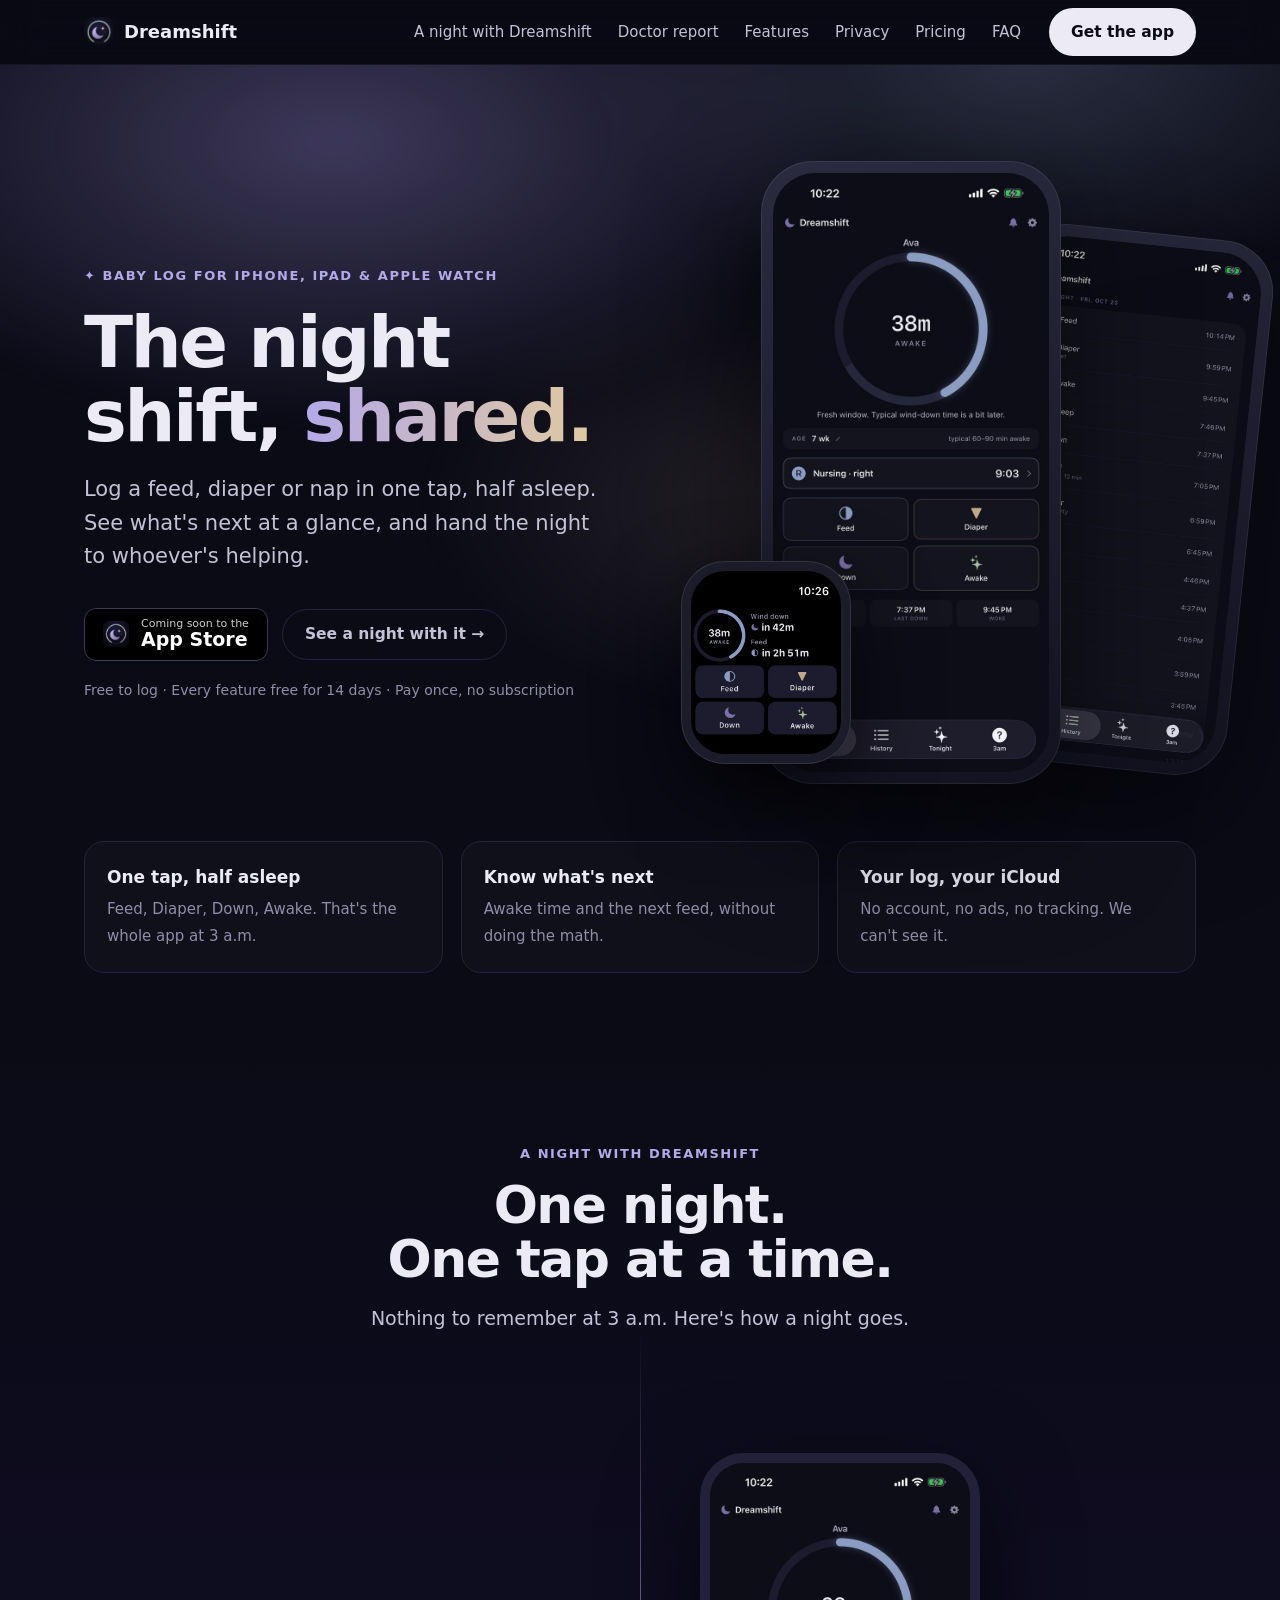
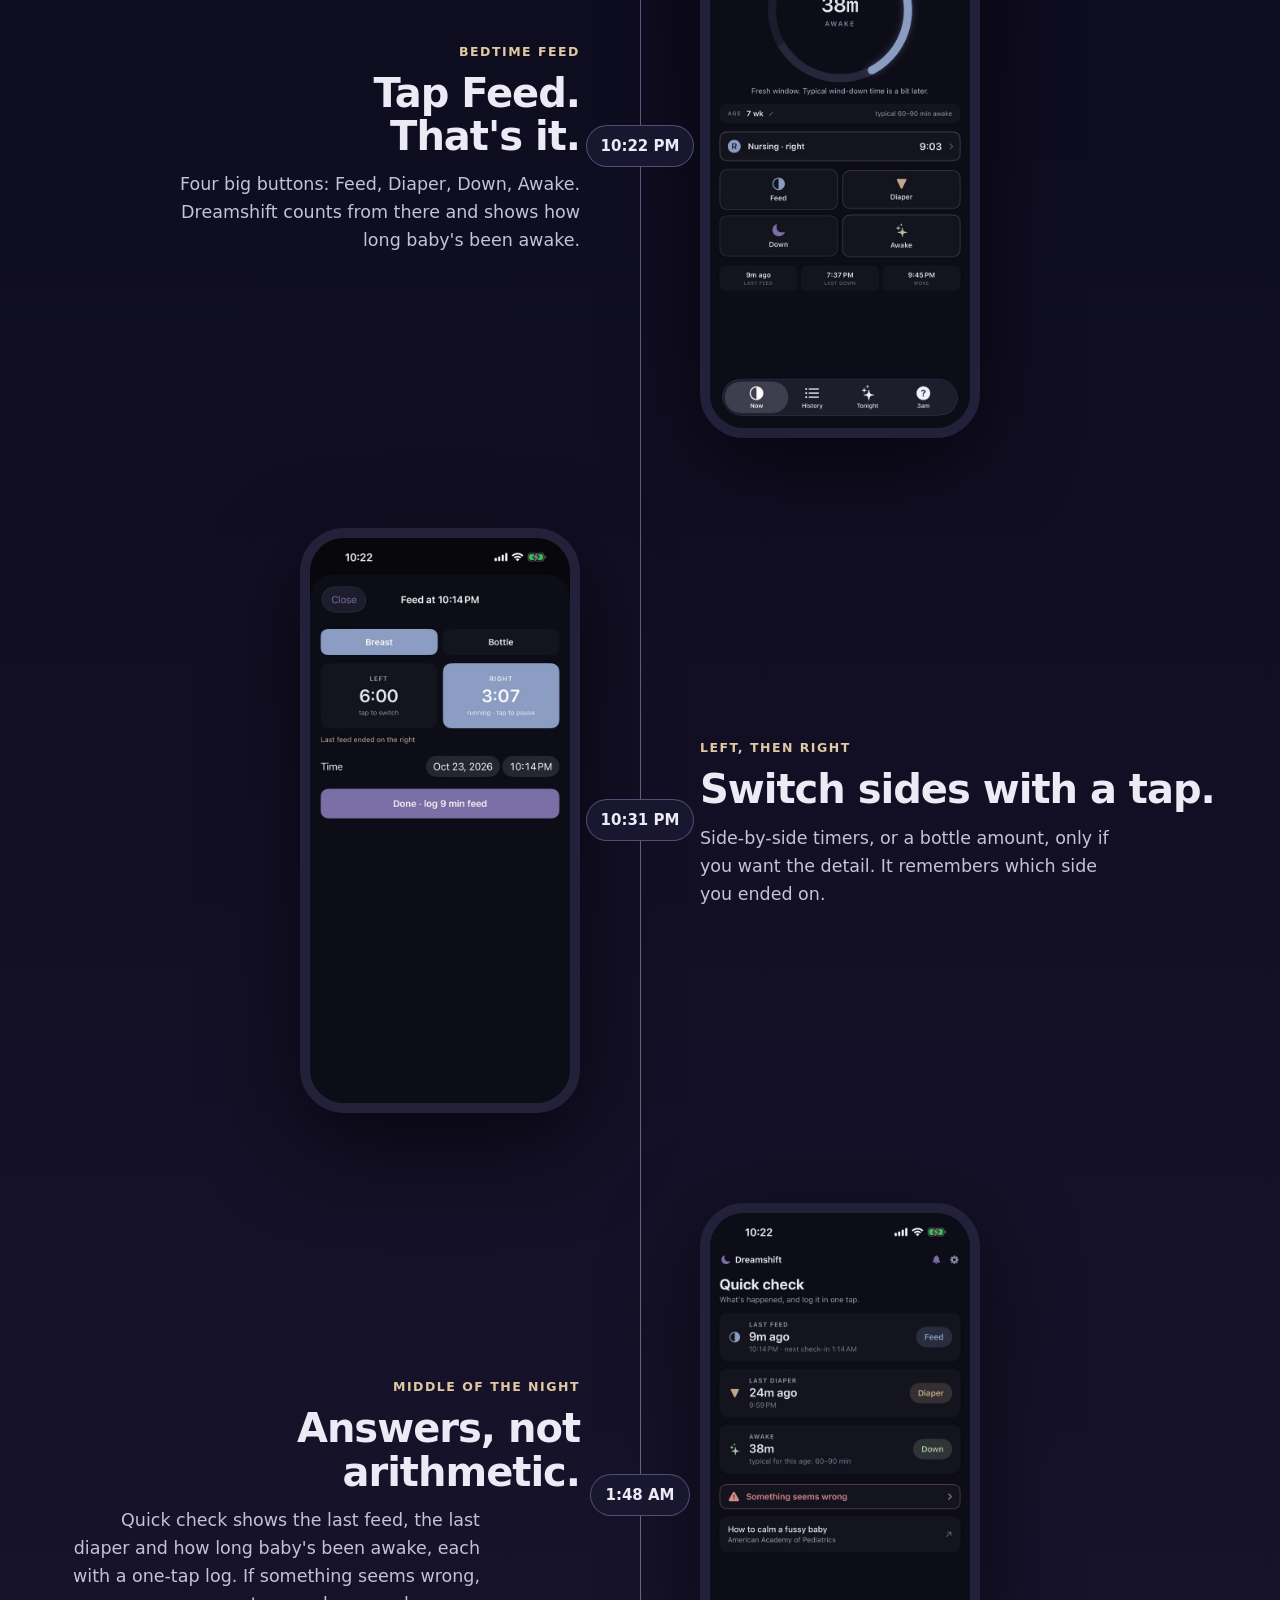
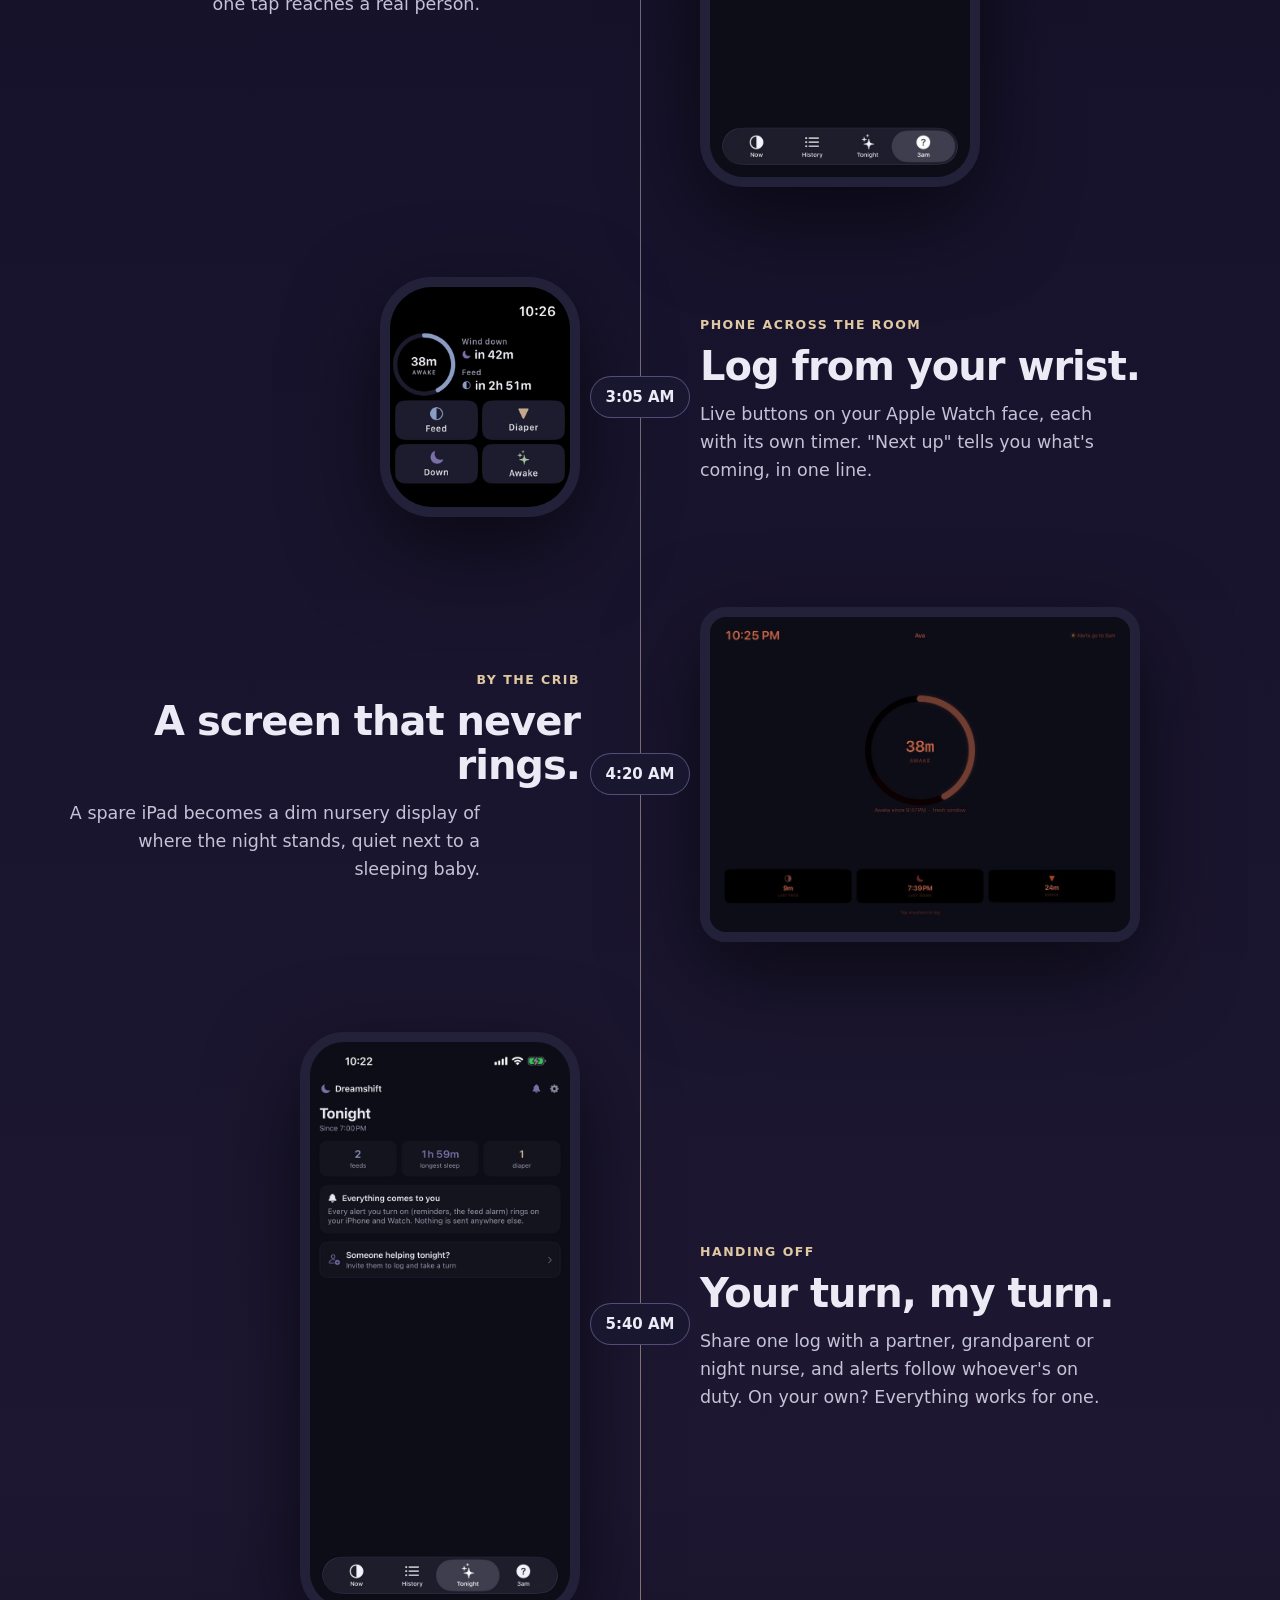
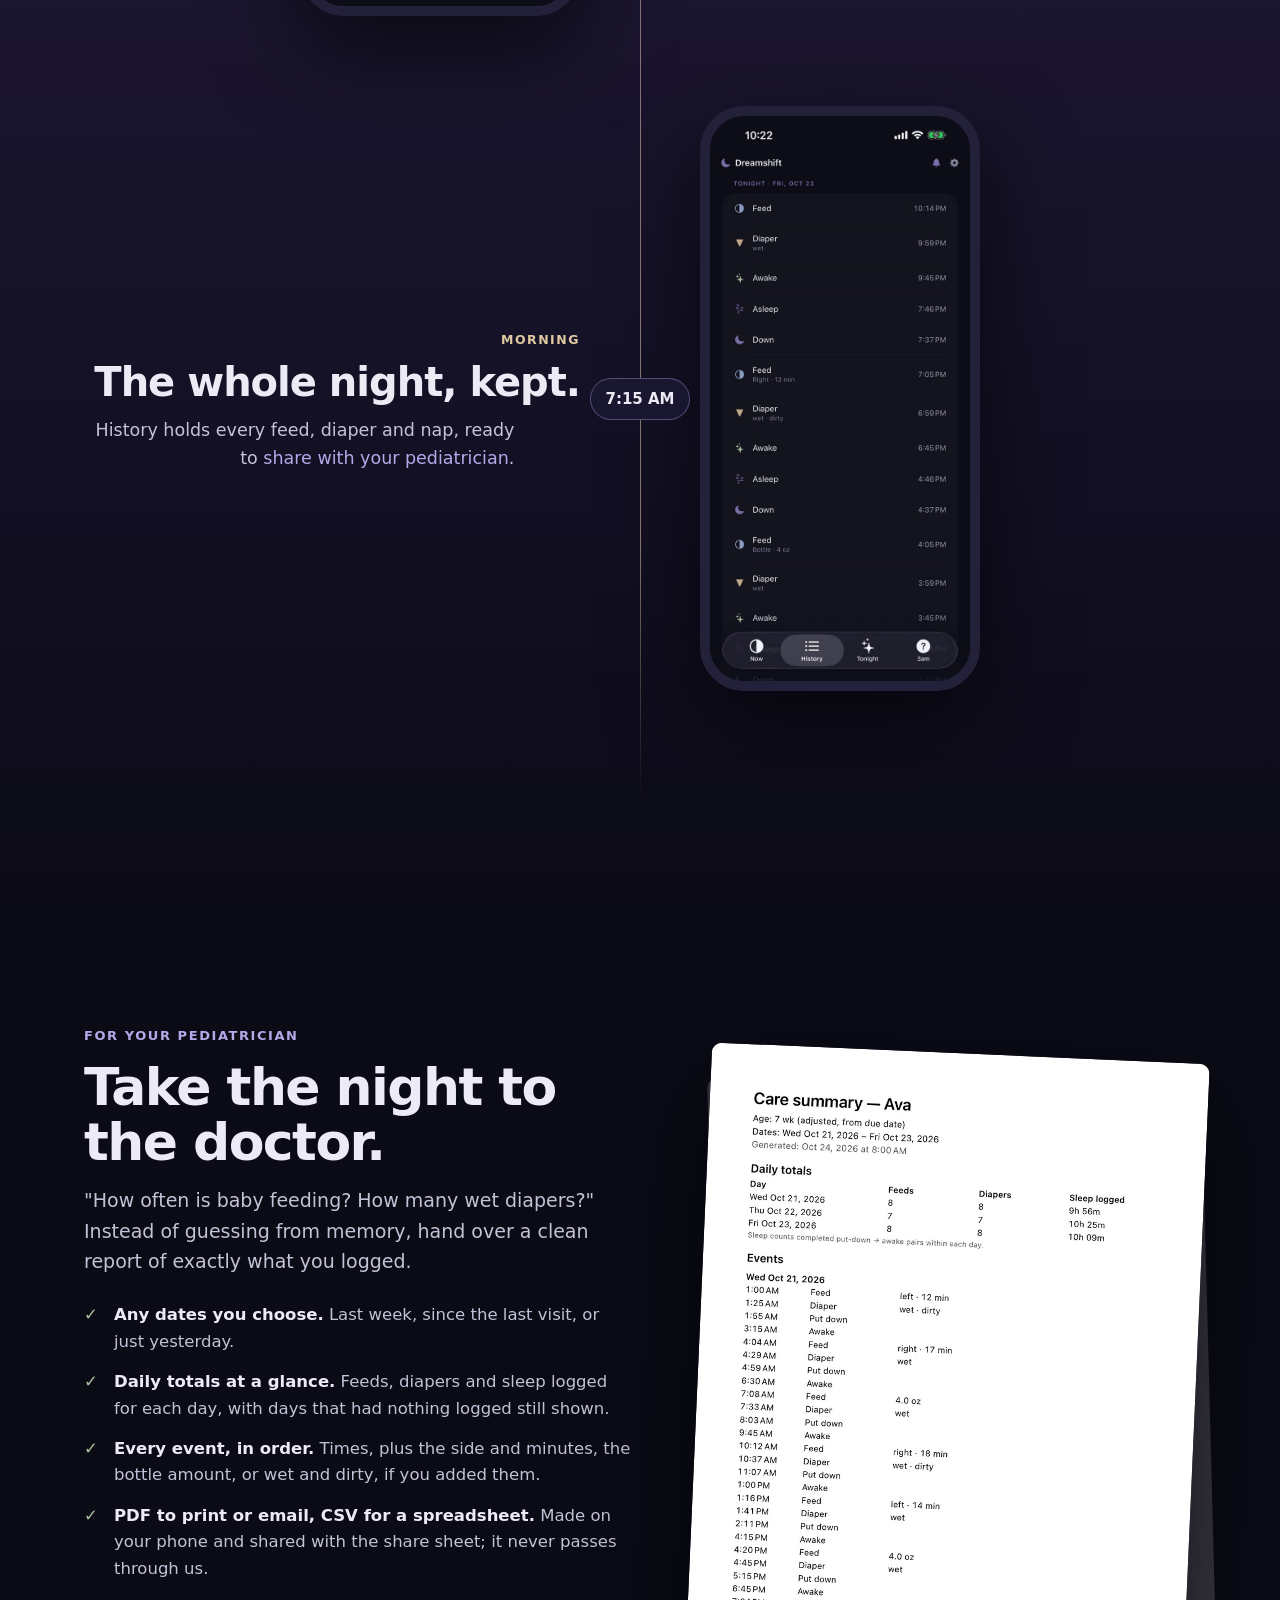
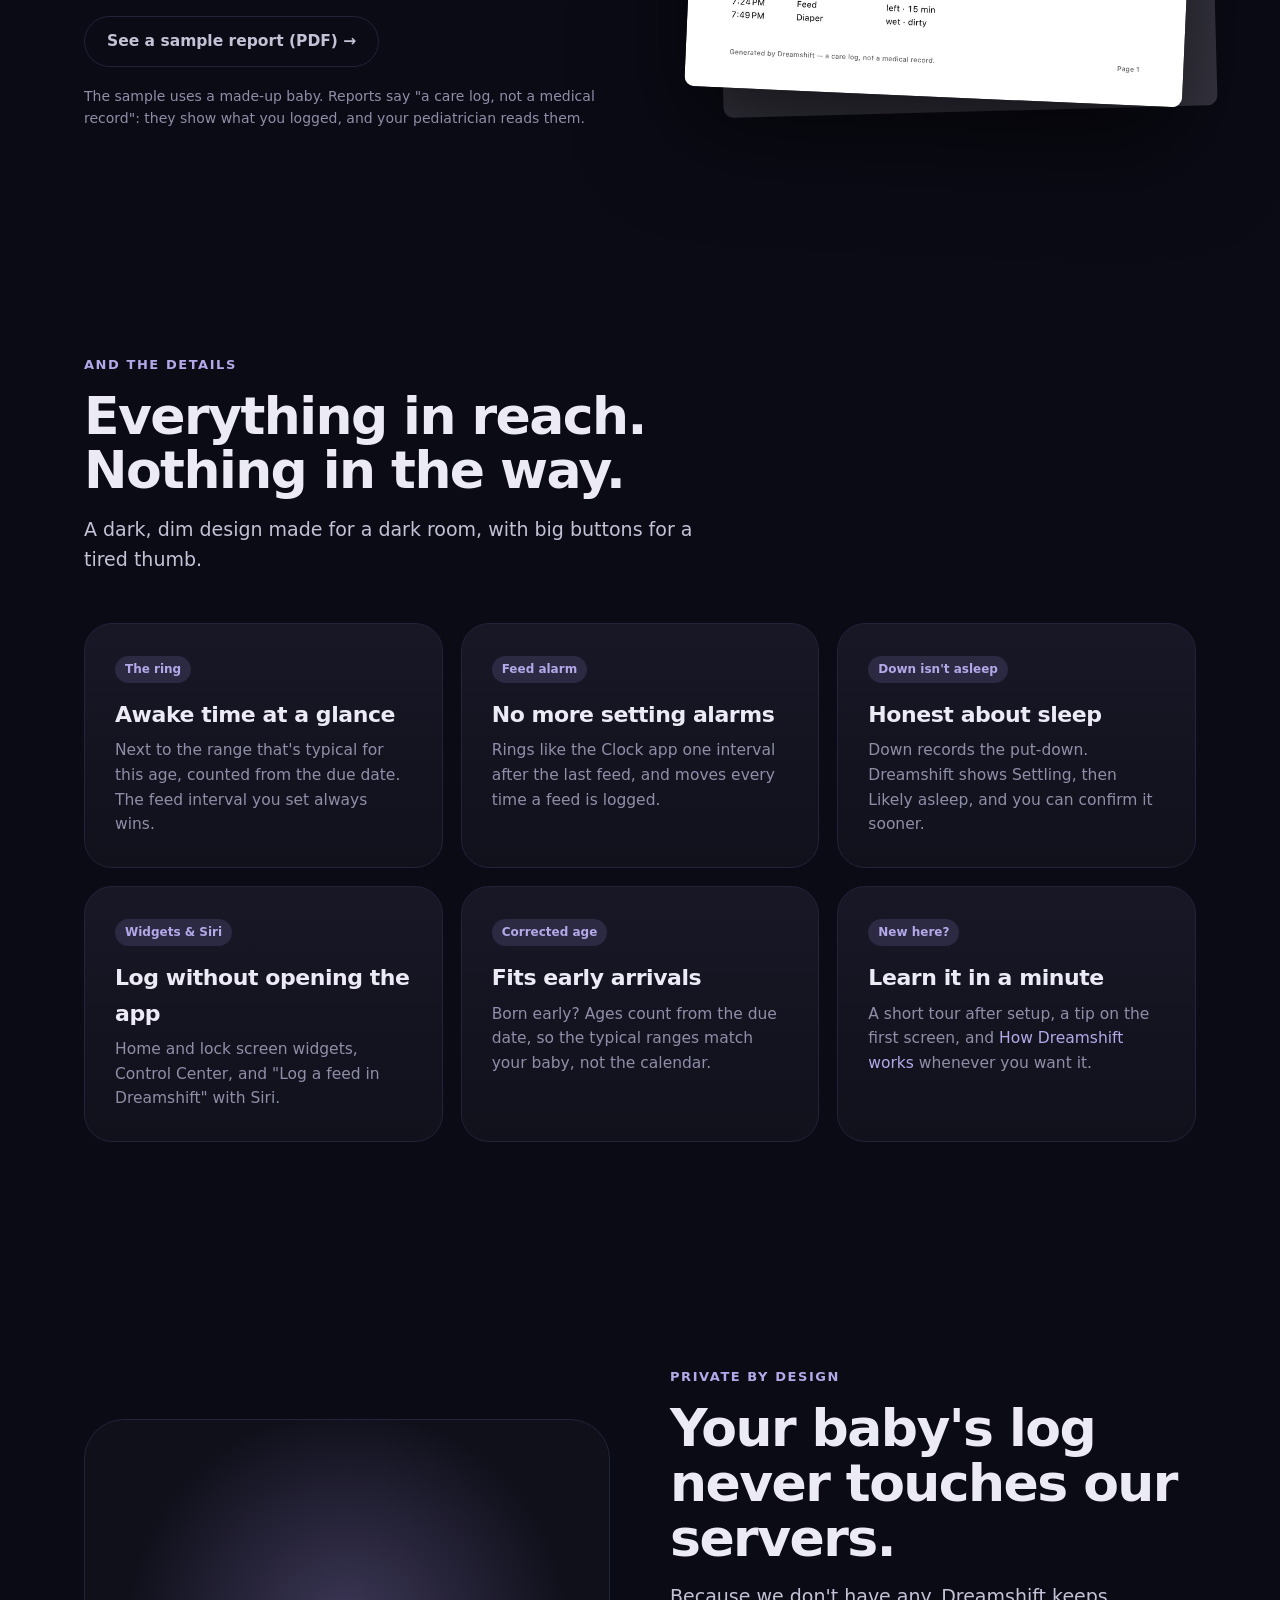
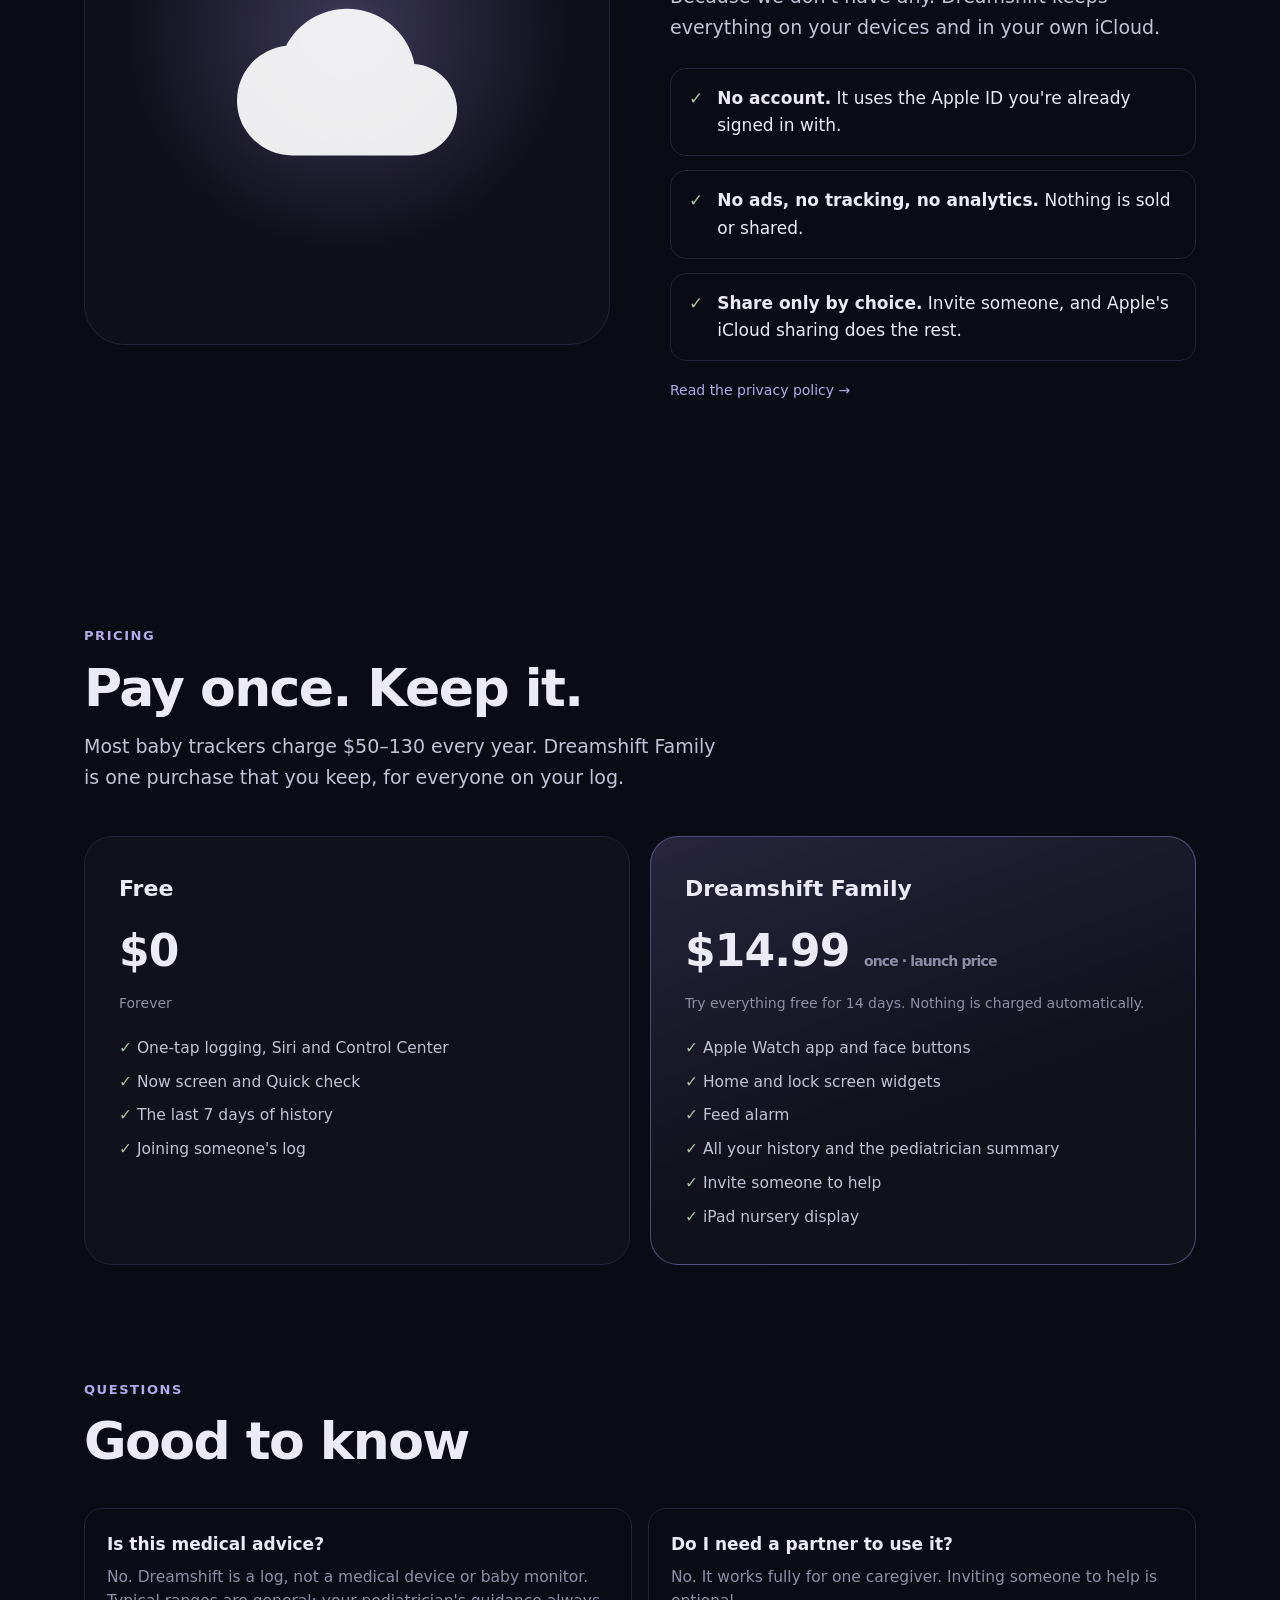
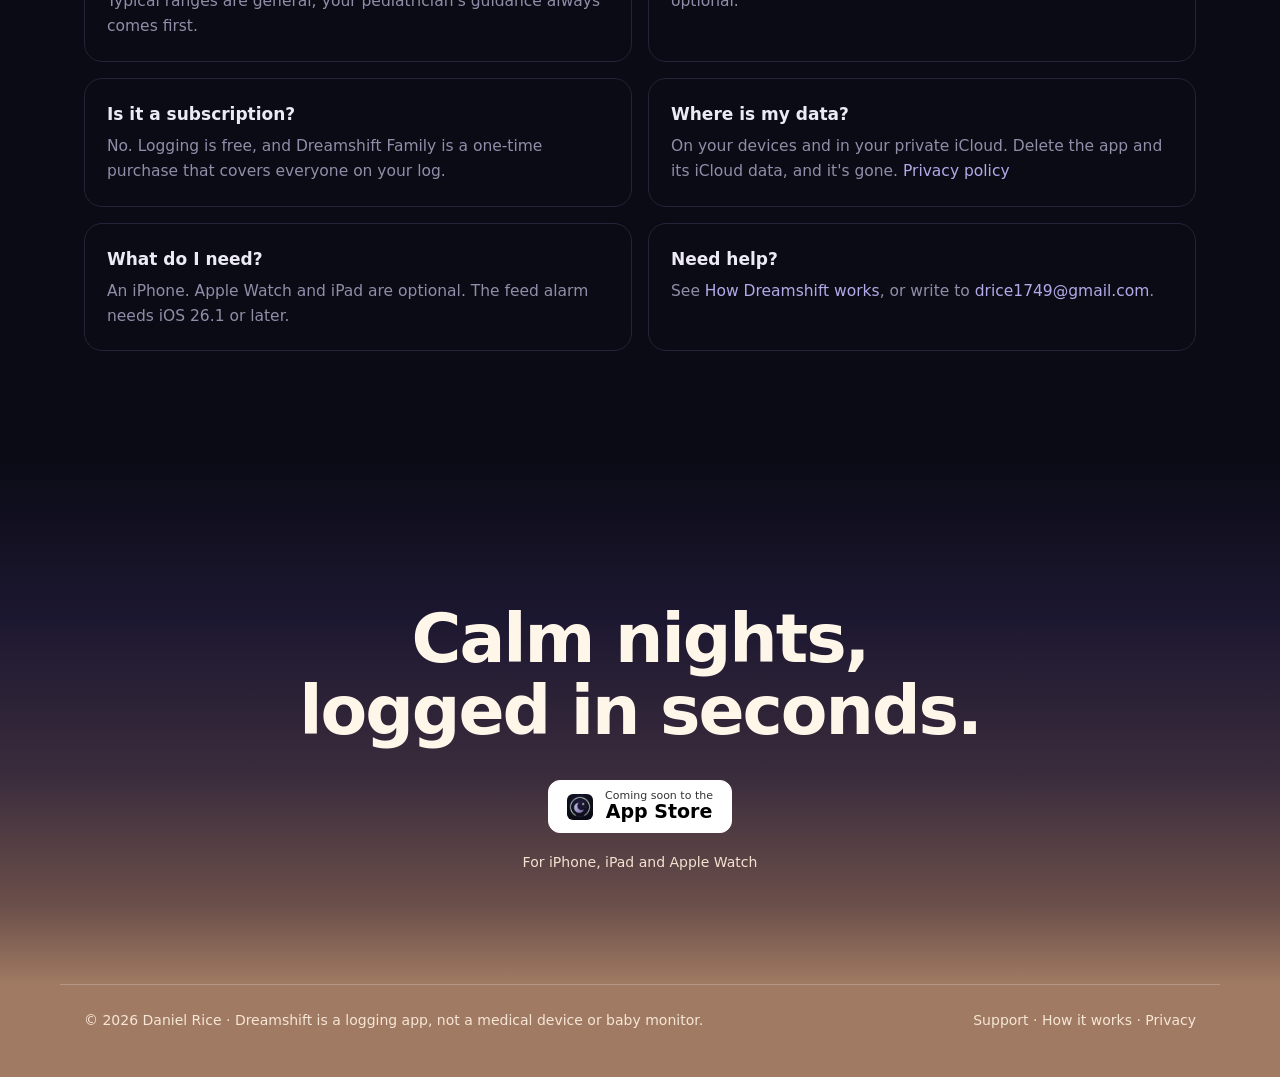
==== index.html @ c75f5648 "Update index.html" ====
<!doctype html>
<html lang="en">
<head>
<meta charset="utf-8">
<meta name="viewport" content="width=device-width, initial-scale=1">
<title>Dreamshift · The night shift, shared</title>
<meta name="description" content="A calm, one-tap baby log for iPhone, iPad and Apple Watch. Feeds, diapers and sleep, shared with whoever's helping. Private by design. Pay once.">
<meta name="theme-color" content="#0b0b16">
<meta property="og:title" content="Dreamshift · The night shift, shared">
<meta property="og:description" content="A calm, one-tap baby log for iPhone, iPad and Apple Watch. Private by design. Pay once.">
<meta property="og:image" content="https://drice1749.github.io/dreamshift/assets/og.jpg">
<meta property="og:type" content="website">
<meta name="twitter:card" content="summary_large_image">
<link rel="icon" href="assets/icon.png">
<link rel="apple-touch-icon" href="assets/icon.png">
<link rel="stylesheet" href="home.css">
</head>
<body>
<a class="skip" href="#main">Skip to content</a>

<nav aria-label="Main"><div class="wrap">
  <a class="logo" href="./"><img src="assets/icon.png" alt="">Dreamshift</a>
  <div class="links">
    <a href="#night">A night with Dreamshift</a>
    <a href="#report">Doctor report</a>
    <a href="#details">Features</a>
    <a href="#privacy">Privacy</a>
    <a href="#pricing">Pricing</a>
    <a href="#faq">FAQ</a>
  </div>
  <a class="btn primary" href="#get">Get the app</a>
</div></nav>

<main id="main">
<header class="hero">
  <div class="aurora" aria-hidden="true"></div>
  <div class="wrap hero-grid">
    <div>
      <span class="eyebrow">✦ Baby log for iPhone, iPad &amp; Apple Watch</span>
      <h1>The night shift, <em>shared.</em></h1>
      <p class="lede">Log a feed, diaper or nap in one tap, half asleep. See what's next at a glance, and hand the night to whoever's helping.</p>
      <div class="ctas">
        <a class="store" href="#get" aria-label="Coming soon to the App Store"><img src="assets/icon.png" alt="" width="26" height="26" style="border-radius:6px"><span><small>Coming soon to the</small><b>App Store</b></span></a>
        <a class="btn ghost" href="#night">See a night with it →</a>
      </div>
      <p class="fine">Free to log · Every feature free for 14 days · Pay once, no subscription</p>
    </div>
    <div class="devices" aria-hidden="true">
      <div class="phone back"><img src="assets/03-history.jpg" alt=""></div>
      <div class="phone main"><video src="assets/preview.mp4#t=3" poster="assets/01-now.jpg" autoplay muted loop playsinline></video></div>
      <div class="watch"><img src="assets/01-watch.jpg" alt=""></div>
    </div>
  </div>
  <div class="wrap trio">
    <div><b>One tap, half asleep</b><span>Feed, Diaper, Down, Awake. That's the whole app at 3 a.m.</span></div>
    <div><b>Know what's next</b><span>Awake time and the next feed, without doing the math.</span></div>
    <div><b>Your log, your iCloud</b><span>No account, no ads, no tracking. We can't see it.</span></div>
  </div>
</header>

<section class="night" id="night">
  <div class="wrap center">
    <span class="kicker">A night with Dreamshift</span>
    <h2>One night.<br>One tap at a time.</h2>
    <p class="sub">Nothing to remember at 3 a.m. Here's how a night goes.</p>
  </div>
  <div class="wrap timeline">
    <div class="moment left">
      <div class="copy"><span class="tag">Bedtime feed</span><h3>Tap Feed.<br>That's it.</h3><p>Four big buttons: Feed, Diaper, Down, Awake. Dreamshift counts from there and shows how long baby's been awake.</p></div>
      <div class="time"><span>10:22 PM</span></div>
      <div class="vis"><img src="assets/01-now.jpg" alt="The Now screen: awake time, the four log buttons and the last feed" loading="lazy"></div>
    </div>
    <div class="moment right">
      <div class="copy"><span class="tag">Left, then right</span><h3>Switch sides with a tap.</h3><p>Side-by-side timers, or a bottle amount, only if you want the detail. It remembers which side you ended on.</p></div>
      <div class="time"><span>10:31 PM</span></div>
      <div class="vis"><img src="assets/02-feed-details.jpg" alt="Breastfeeding timers for the left and right side" loading="lazy"></div>
    </div>
    <div class="moment left">
      <div class="copy"><span class="tag">Middle of the night</span><h3>Answers, not arithmetic.</h3><p>Quick check shows the last feed, the last diaper and how long baby's been awake, each with a one-tap log. If something seems wrong, one tap reaches a real person.</p></div>
      <div class="time"><span>1:48 AM</span></div>
      <div class="vis"><img src="assets/04-quick-check.jpg" alt="Quick check: last feed, last diaper and awake time" loading="lazy"></div>
    </div>
    <div class="moment right">
      <div class="copy"><span class="tag">Phone across the room</span><h3>Log from your wrist.</h3><p>Live buttons on your Apple Watch face, each with its own timer. "Next up" tells you what's coming, in one line.</p></div>
      <div class="time"><span>3:05 AM</span></div>
      <div class="vis on-watch"><img src="assets/01-watch.jpg" alt="Dreamshift on Apple Watch with wind-down and feed countdowns" loading="lazy"></div>
    </div>
    <div class="moment left">
      <div class="copy"><span class="tag">By the crib</span><h3>A screen that never rings.</h3><p>A spare iPad becomes a dim nursery display of where the night stands, quiet next to a sleeping baby.</p></div>
      <div class="time"><span>4:20 AM</span></div>
      <div class="vis on-ipad"><img src="assets/01-nursery-display.jpg" alt="The iPad nursery display, dimmed for night" loading="lazy"></div>
    </div>
    <div class="moment right">
      <div class="copy"><span class="tag">Handing off</span><h3>Your turn, my turn.</h3><p>Share one log with a partner, grandparent or night nurse, and alerts follow whoever's on duty. On your own? Everything works for one.</p></div>
      <div class="time"><span>5:40 AM</span></div>
      <div class="vis"><img src="assets/05-tonight.jpg" alt="Tonight: the night's totals at a glance" loading="lazy"></div>
    </div>
    <div class="moment left">
      <div class="copy"><span class="tag">Morning</span><h3>The whole night, kept.</h3><p>History holds every feed, diaper and nap, ready to <a href="#report" style="color:var(--purple2)">share with your pediatrician</a>.</p></div>
      <div class="time"><span>7:15 AM</span></div>
      <div class="vis"><img src="assets/03-history.jpg" alt="History of the night's feeds, diapers and sleep" loading="lazy"></div>
    </div>
  </div>
</section>

<section id="report" class="report"><div class="wrap report-grid">
  <div>
    <span class="kicker">For your pediatrician</span>
    <h2>Take the night to the doctor.</h2>
    <p class="sub">"How often is baby feeding? How many wet diapers?" Instead of guessing from memory, hand over a clean report of exactly what you logged.</p>
    <ul class="report-list">
      <li><b>Any dates you choose.</b> Last week, since the last visit, or just yesterday.</li>
      <li><b>Daily totals at a glance.</b> Feeds, diapers and sleep logged for each day, with days that had nothing logged still shown.</li>
      <li><b>Every event, in order.</b> Times, plus the side and minutes, the bottle amount, or wet and dirty, if you added them.</li>
      <li><b>PDF to print or email, CSV for a spreadsheet.</b> Made on your phone and shared with the share sheet; it never passes through us.</li>
    </ul>
    <div class="ctas">
      <a class="btn ghost" href="assets/dreamshift-sample-report.pdf" target="_blank" rel="noopener">See a sample report (PDF) →</a>
    </div>
    <p class="fine">The sample uses a made-up baby. Reports say "a care log, not a medical record": they show what you logged, and your pediatrician reads them.</p>
  </div>
  <a class="paper" href="assets/dreamshift-sample-report.pdf" target="_blank" rel="noopener" aria-label="Open the sample report">
    <img src="assets/report.jpg" alt="A sample Dreamshift care summary: daily totals of feeds, diapers and sleep, then each event with its time and details" loading="lazy">
  </a>
</div></section>

<section id="details"><div class="wrap">
  <span class="kicker">And the details</span>
  <h2>Everything in reach.<br>Nothing in the way.</h2>
  <p class="sub">A dark, dim design made for a dark room, with big buttons for a tired thumb.</p>
  <div class="bento">
    <div class="tile"><span class="pill">The ring</span><h3>Awake time at a glance</h3><p>Next to the range that's typical for this age, counted from the due date. The feed interval you set always wins.</p></div>
    <div class="tile"><span class="pill">Feed alarm</span><h3>No more setting alarms</h3><p>Rings like the Clock app one interval after the last feed, and moves every time a feed is logged.</p></div>
    <div class="tile"><span class="pill">Down isn't asleep</span><h3>Honest about sleep</h3><p>Down records the put-down. Dreamshift shows Settling, then Likely asleep, and you can confirm it sooner.</p></div>
    <div class="tile"><span class="pill">Widgets &amp; Siri</span><h3>Log without opening the app</h3><p>Home and lock screen widgets, Control Center, and "Log a feed in Dreamshift" with Siri.</p></div>
    <div class="tile"><span class="pill">Corrected age</span><h3>Fits early arrivals</h3><p>Born early? Ages count from the due date, so the typical ranges match your baby, not the calendar.</p></div>
    <div class="tile"><span class="pill">New here?</span><h3>Learn it in a minute</h3><p>A short tour after setup, a tip on the first screen, and <a href="support/#how-it-works" style="color:var(--purple2)">How Dreamshift works</a> whenever you want it.</p></div>
  </div>
</div></section>

<section id="privacy"><div class="wrap private">
  <div class="cloud" aria-hidden="true"><svg viewBox="0 0 24 24"><path d="M19.35 10.04A7.49 7.49 0 0 0 12 4C9.11 4 6.6 5.64 5.35 8.04A5.994 5.994 0 0 0 0 14c0 3.31 2.69 6 6 6h13c2.76 0 5-2.24 5-5 0-2.64-2.05-4.78-4.65-4.96z"/></svg></div>
  <div>
    <span class="kicker">Private by design</span>
    <h2>Your baby's log never touches our servers.</h2>
    <p class="sub">Because we don't have any. Dreamshift keeps everything on your devices and in your own iCloud.</p>
    <div class="checks">
      <div><i>✓</i><span><b>No account.</b> It uses the Apple ID you're already signed in with.</span></div>
      <div><i>✓</i><span><b>No ads, no tracking, no analytics.</b> Nothing is sold or shared.</span></div>
      <div><i>✓</i><span><b>Share only by choice.</b> Invite someone, and Apple's iCloud sharing does the rest.</span></div>
    </div>
    <p class="fine" style="margin-top:18px"><a href="privacy/" style="color:var(--purple2)">Read the privacy policy →</a></p>
  </div>
</div></section>

<section id="pricing"><div class="wrap">
  <span class="kicker">Pricing</span>
  <h2>Pay once. Keep it.</h2>
  <p class="sub">Most baby trackers charge $50–130 every year. Dreamshift Family is one purchase that you keep, for everyone on your log.</p>
  <div class="pricing">
    <div class="plan"><h3>Free</h3><div class="price">$0</div><span class="fine">Forever</span>
      <ul><li>One-tap logging, Siri and Control Center</li><li>Now screen and Quick check</li><li>The last 7 days of history</li><li>Joining someone's log</li></ul></div>
    <div class="plan family"><h3>Dreamshift Family</h3><div class="price">$14.99 <span class="fine">once · launch price</span></div><span class="fine">Try everything free for 14 days. Nothing is charged automatically.</span>
      <ul><li>Apple Watch app and face buttons</li><li>Home and lock screen widgets</li><li>Feed alarm</li><li>All your history and the pediatrician summary</li><li>Invite someone to help</li><li>iPad nursery display</li></ul></div>
  </div>
</div></section>

<section id="faq" style="padding-top:0"><div class="wrap">
  <span class="kicker">Questions</span><h2>Good to know</h2>
  <div class="faq">
    <div><b>Is this medical advice?</b><p>No. Dreamshift is a log, not a medical device or baby monitor. Typical ranges are general; your pediatrician's guidance always comes first.</p></div>
    <div><b>Do I need a partner to use it?</b><p>No. It works fully for one caregiver. Inviting someone to help is optional.</p></div>
    <div><b>Is it a subscription?</b><p>No. Logging is free, and Dreamshift Family is a one-time purchase that covers everyone on your log.</p></div>
    <div><b>Where is my data?</b><p>On your devices and in your private iCloud. Delete the app and its iCloud data, and it's gone. <a href="privacy/">Privacy policy</a></p></div>
    <div><b>What do I need?</b><p>An iPhone. Apple Watch and iPad are optional. The feed alarm needs iOS 26.1 or later.</p></div>
    <div><b>Need help?</b><p>See <a href="support/#how-it-works">How Dreamshift works</a>, or write to <a href="mailto:drice1749@gmail.com?subject=Dreamshift">drice1749@gmail.com</a>.</p></div>
  </div>
</div></section>
</main>

<div class="dawn" id="get"><div class="wrap">
  <h2>Calm nights,<br>logged in seconds.</h2>
  <div class="ctas"><a class="store" href="#get" aria-label="Coming soon to the App Store" style="background:#fff;color:#000;border-color:#fff"><img src="assets/icon.png" alt="" width="26" height="26" style="border-radius:6px"><span><small>Coming soon to the</small><b>App Store</b></span></a></div>
  <p class="fine" style="color:#f3e2d0">For iPhone, iPad and Apple Watch</p>
</div></div>

<footer><div class="wrap">
  <span>© 2026 Daniel Rice · Dreamshift is a logging app, not a medical device or baby monitor.</span>
  <span><a href="support/">Support</a> · <a href="support/#how-it-works">How it works</a> · <a href="privacy/">Privacy</a></span>
</div></footer>

<a class="sticky-cta" href="#get">Get Dreamshift</a>
</body>
</html>
---- home.css ----
/* Dreamshift home page (Daniel's pick 2026-10-24: mockup A "Night glass" with
   C's night timeline). The support and privacy pages keep style.css. */
:root {
  --bg: #0b0b16; --card: #14141f; --line: #23233a;
  --ink: #ecebf5; --soft: #c3c2d6; --muted: #8f8ea8;
  --purple: #8f82c8; --purple2: #b3a9e8; --green: #a8c39d; --sand: #e0c9a2;
}
* { box-sizing: border-box; margin: 0; }
html { background: var(--bg); scroll-behavior: smooth; }
body {
  background: var(--bg); color: var(--ink); overflow-x: hidden;
  font: 17px/1.6 -apple-system, BlinkMacSystemFont, "SF Pro Text", Inter, system-ui, sans-serif;
  -webkit-font-smoothing: antialiased;
}
a { color: inherit; text-decoration: none; }
img, video { display: block; max-width: 100%; }
.wrap { max-width: 1160px; margin: 0 auto; padding: 0 24px; }
.skip { position: absolute; left: -999px; }
.skip:focus { left: 16px; top: 16px; z-index: 50; background: #fff; color: #000; padding: 8px 12px; border-radius: 8px; }

/* Navigation */
nav { position: sticky; top: 0; z-index: 20; backdrop-filter: blur(18px); -webkit-backdrop-filter: blur(18px);
  background: rgba(11, 11, 22, .72); border-bottom: 1px solid rgba(255, 255, 255, .05); }
nav .wrap { display: flex; align-items: center; gap: 28px; height: 64px; }
.logo { display: flex; align-items: center; gap: 10px; font-weight: 700; font-size: 18px; }
.logo img { width: 30px; height: 30px; border-radius: 8px; }
nav .links { display: flex; gap: 26px; margin-left: auto; color: var(--soft); font-size: 15px; }
nav .links a:hover { color: var(--ink); }

/* Buttons */
.btn { display: inline-flex; align-items: center; gap: 10px; padding: 12px 22px; border-radius: 999px; font-weight: 600; font-size: 15.5px; }
.btn.primary { background: var(--ink); color: #0b0b16; }
.btn.ghost { border: 1px solid var(--line); color: var(--soft); }
.btn.ghost:hover { border-color: var(--purple); color: var(--ink); }
/* Until 1.0 is live: a "coming soon" badge (no Apple logo; Apple's badge rules).
   Then swap in Apple's official "Download on the App Store" badge and the app's
   App Store link in index.html (both .store links and the nav / sticky buttons). */
.store { display: inline-flex; align-items: center; gap: 12px; background: #000; border: 1px solid #3a3a52;
  border-radius: 12px; padding: 9px 18px; color: #fff; }
.store svg { width: 24px; height: 24px; fill: #fff; }
.store small { display: block; font-size: 11px; line-height: 1; opacity: .8; }
.store b { display: block; font-size: 19px; line-height: 1.15; font-weight: 600; }

/* Hero */
.hero { position: relative; overflow: hidden; padding: 96px 0 56px; }
.aurora { position: absolute; inset: -20% -10% auto; height: 900px; pointer-events: none; filter: blur(10px);
  background: radial-gradient(50% 45% at 30% 30%, rgba(143, 130, 200, .38), transparent 70%),
              radial-gradient(40% 40% at 75% 20%, rgba(139, 157, 195, .25), transparent 70%),
              radial-gradient(35% 35% at 60% 70%, rgba(224, 201, 162, .12), transparent 70%); }
.hero-grid { position: relative; display: grid; grid-template-columns: 1.05fr .95fr; gap: 48px; align-items: center; }
.eyebrow { display: inline-flex; gap: 8px; align-items: center; font-size: 13px; letter-spacing: .12em;
  text-transform: uppercase; color: var(--purple2); font-weight: 600; }
h1 { font-size: 72px; line-height: 1.02; letter-spacing: -.035em; margin: 18px 0 20px; font-weight: 750; }
h1 em { font-style: normal; background: linear-gradient(90deg, var(--purple2), var(--sand));
  -webkit-background-clip: text; background-clip: text; color: transparent; }
.lede { font-size: 21px; color: var(--soft); max-width: 520px; }
.ctas { display: flex; gap: 14px; align-items: center; margin: 34px 0 18px; flex-wrap: wrap; }
.fine { color: var(--muted); font-size: 14px; }
.devices { position: relative; height: 640px; }
.phone { position: absolute; width: 300px; border-radius: 52px; padding: 12px;
  background: linear-gradient(160deg, #2b2b40, #121220);
  box-shadow: 0 40px 120px rgba(0, 0, 0, .6), inset 0 0 0 1px rgba(255, 255, 255, .08); }
.phone img, .phone video { width: 100%; border-radius: 42px; }
.phone.main { left: 70px; top: 0; z-index: 2; }
.phone.back { left: 300px; top: 70px; transform: rotate(6deg); opacity: .9; width: 260px; }
.watch { position: absolute; left: -10px; top: 400px; z-index: 3; width: 170px; border-radius: 44px; padding: 10px;
  background: #1b1b2a; box-shadow: 0 30px 80px rgba(0, 0, 0, .7), inset 0 0 0 1px rgba(255, 255, 255, .1); }
.watch img { border-radius: 34px; }
.trio { position: relative; display: grid; grid-template-columns: repeat(3, 1fr); gap: 18px; margin-top: 40px; }
.trio div { padding: 22px; border: 1px solid var(--line); border-radius: 20px; background: rgba(20, 20, 31, .6); }
.trio b { display: block; font-size: 17px; margin-bottom: 4px; }
.trio span { color: var(--muted); font-size: 15px; }

/* Sections */
section { padding: 110px 0; }
.kicker { color: var(--purple2); font-size: 13px; letter-spacing: .12em; text-transform: uppercase; font-weight: 600; }
h2 { font-size: 52px; line-height: 1.05; letter-spacing: -.03em; margin: 12px 0 16px; font-weight: 720; }
.sub { color: var(--soft); font-size: 19px; max-width: 640px; }
.center { text-align: center; }
.center .sub { margin: 0 auto; }

/* A night with Dreamshift (from mockup C) */
.night { position: relative; background: linear-gradient(180deg, var(--bg) 0%, #0e0c1f 12%, #17132c 50%, #1d1731 78%, #120f22 92%, var(--bg) 100%); }
.timeline { position: relative; padding: 30px 0 20px; }
.timeline::before { content: ""; position: absolute; left: 50%; top: 0; bottom: 0; width: 1px;
  background: linear-gradient(180deg, transparent, rgba(169, 158, 224, .5) 6%, rgba(227, 203, 164, .55) 94%, transparent); }
.moment { display: grid; grid-template-columns: 1fr 120px 1fr; align-items: center; margin: 90px 0; }
.time { grid-column: 2; text-align: center; position: relative; z-index: 1; }
.time span { display: inline-block; padding: 8px 14px; border-radius: 999px; background: #191730;
  border: 1px solid rgba(169, 158, 224, .4); font-weight: 700; font-variant-numeric: tabular-nums; font-size: 15px; }
.copy .tag { font-size: 12.5px; letter-spacing: .12em; text-transform: uppercase; color: var(--sand); font-weight: 600; }
.copy h3 { font-size: 40px; letter-spacing: -.025em; line-height: 1.08; margin: 8px 0 12px; }
.copy p { color: var(--soft); font-size: 17.5px; max-width: 420px; }
.moment.left .copy { grid-column: 1; grid-row: 1; text-align: right; justify-self: end; }
.moment.left .vis { grid-column: 3; grid-row: 1; }
.moment.right .copy { grid-column: 3; grid-row: 1; }
.moment.right .vis { grid-column: 1; grid-row: 1; justify-self: end; }
.vis img { width: 280px; border-radius: 44px; border: 10px solid #23213a; box-shadow: 0 30px 90px rgba(0, 0, 0, .6); }
.vis.on-watch img { width: 200px; border-radius: 52px; }
.vis.on-ipad img { width: 440px; border-radius: 26px; }

/* Doctor report */
.report-grid { display: grid; grid-template-columns: 1.05fr .95fr; gap: 64px; align-items: center; }
.report-list { list-style: none; padding: 0; margin: 26px 0 8px; display: grid; gap: 14px; }
.report-list li { padding-left: 30px; position: relative; color: var(--soft); font-size: 16.5px; }
.report-list li::before { content: "✓"; position: absolute; left: 0; color: var(--green); font-weight: 700; }
.report-list b { color: var(--ink); }
.paper { display: block; position: relative; transform: rotate(2.5deg); }
.paper::before { content: ""; position: absolute; inset: 18px -14px -14px 18px; background: #d9d5e8; border-radius: 10px;
  transform: rotate(-4deg); opacity: .22; }
.paper img { position: relative; border-radius: 10px; box-shadow: 0 40px 100px rgba(0, 0, 0, .65); }
.paper:hover img { box-shadow: 0 40px 100px rgba(143, 130, 200, .35); }

/* And the details (bento) */
.bento { display: grid; grid-template-columns: repeat(3, 1fr); gap: 18px; margin-top: 48px; }
.tile { border-radius: 28px; background: linear-gradient(180deg, #171726, #11111c); border: 1px solid var(--line); padding: 30px; }
.tile h3 { font-size: 22px; letter-spacing: -.02em; margin-bottom: 6px; }
.tile p { color: var(--muted); font-size: 15.5px; }
.pill { display: inline-block; font-size: 12px; font-weight: 600; padding: 4px 10px; border-radius: 999px;
  background: rgba(143, 130, 200, .18); color: var(--purple2); margin-bottom: 14px; }

/* Privacy */
.private { display: grid; grid-template-columns: 1fr 1fr; gap: 60px; align-items: center; }
.cloud { aspect-ratio: 1; border-radius: 40px; border: 1px solid var(--line); display: grid; place-items: center;
  background: radial-gradient(60% 60% at 50% 40%, rgba(143, 130, 200, .35), transparent 70%), #10101b; }
.cloud svg { width: 42%; fill: #fff; opacity: .92; }
.checks { display: grid; gap: 14px; margin-top: 26px; }
.checks div { display: flex; gap: 14px; align-items: flex-start; padding: 16px 18px; border: 1px solid var(--line); border-radius: 16px; }
.checks i { font-style: normal; color: var(--green); font-weight: 700; }

/* Pricing */
.pricing { display: grid; grid-template-columns: 1fr 1fr; gap: 20px; margin-top: 44px; }
.plan { border-radius: 28px; border: 1px solid var(--line); padding: 34px; background: #11111c; }
.plan.family { background: linear-gradient(160deg, rgba(143, 130, 200, .22), #11111c 60%); border-color: rgba(143, 130, 200, .5); }
.plan h3 { font-size: 22px; }
.price { font-size: 44px; font-weight: 750; letter-spacing: -.02em; margin: 10px 0 2px; }
.plan ul { list-style: none; padding: 0; margin: 20px 0 0; display: grid; gap: 9px; color: var(--soft); font-size: 15.5px; }
.plan li::before { content: "✓  "; color: var(--green); }

/* FAQ */
.faq { display: grid; grid-template-columns: repeat(2, 1fr); gap: 16px; margin-top: 40px; }
.faq div { border: 1px solid var(--line); border-radius: 18px; padding: 22px; }
.faq b { display: block; margin-bottom: 6px; }
.faq p { color: var(--muted); font-size: 15.5px; }
.faq a { color: var(--purple2); }

/* Dawn close (from mockup C) */
.dawn { text-align: center; padding: 130px 0 110px;
  background: linear-gradient(180deg, var(--bg) 0%, #1c1730 30%, #3a2c3c 60%, #6b4f4a 85%, #a07a62 100%); }
.dawn h2 { font-size: 68px; color: #fff6ea; }
.dawn .ctas { justify-content: center; }
footer { background: #a07a62; color: #f6e6d6; font-size: 14px; padding: 0 0 46px; }
footer .wrap { display: flex; justify-content: space-between; flex-wrap: wrap; gap: 14px;
  border-top: 1px solid rgba(255, 255, 255, .22); padding-top: 24px; }
footer a:hover { text-decoration: underline; }

/* Phone: one sticky download button (research: Napper) */
.sticky-cta { display: none; }

@media (max-width: 860px) {
  nav .links { display: none; }
  h1 { font-size: 46px; } h2 { font-size: 36px; }
  .hero { padding: 56px 0 30px; }
  .hero-grid, .private, .pricing, .faq, .report-grid { grid-template-columns: 1fr; }
  .paper { transform: none; max-width: 340px; }
  .devices { height: 520px; }
  .phone.main { left: 50%; transform: translateX(-50%); width: 250px; }
  .phone.back { display: none; }
  .watch { left: 4px; top: 330px; width: 130px; }
  .trio, .bento { grid-template-columns: 1fr; }
  section { padding: 70px 0; }
  .timeline::before { left: 22px; }
  .moment { grid-template-columns: 44px 1fr; row-gap: 20px; margin: 56px 0; }
  .time { grid-column: 1; grid-row: 1; text-align: left; }
  .time span { font-size: 11px; padding: 6px 7px; }
  .moment.left .copy, .moment.right .copy { grid-column: 2; grid-row: 1; text-align: left; justify-self: start; }
  .moment.left .vis, .moment.right .vis { grid-column: 2; grid-row: 2; justify-self: start; }
  .vis img { width: 230px; } .vis.on-ipad img { width: 100%; }
  .copy h3 { font-size: 30px; }
  .dawn h2 { font-size: 42px; }
  .sticky-cta { display: block; position: fixed; left: 16px; right: 16px; bottom: 14px; z-index: 30; text-align: center;
    background: var(--ink); color: #0b0b16; font-weight: 700; padding: 15px; border-radius: 16px;
    box-shadow: 0 12px 40px rgba(0, 0, 0, .5); }
  footer { padding-bottom: 96px; }
}
@media (prefers-reduced-motion: reduce) { html { scroll-behavior: auto; } }
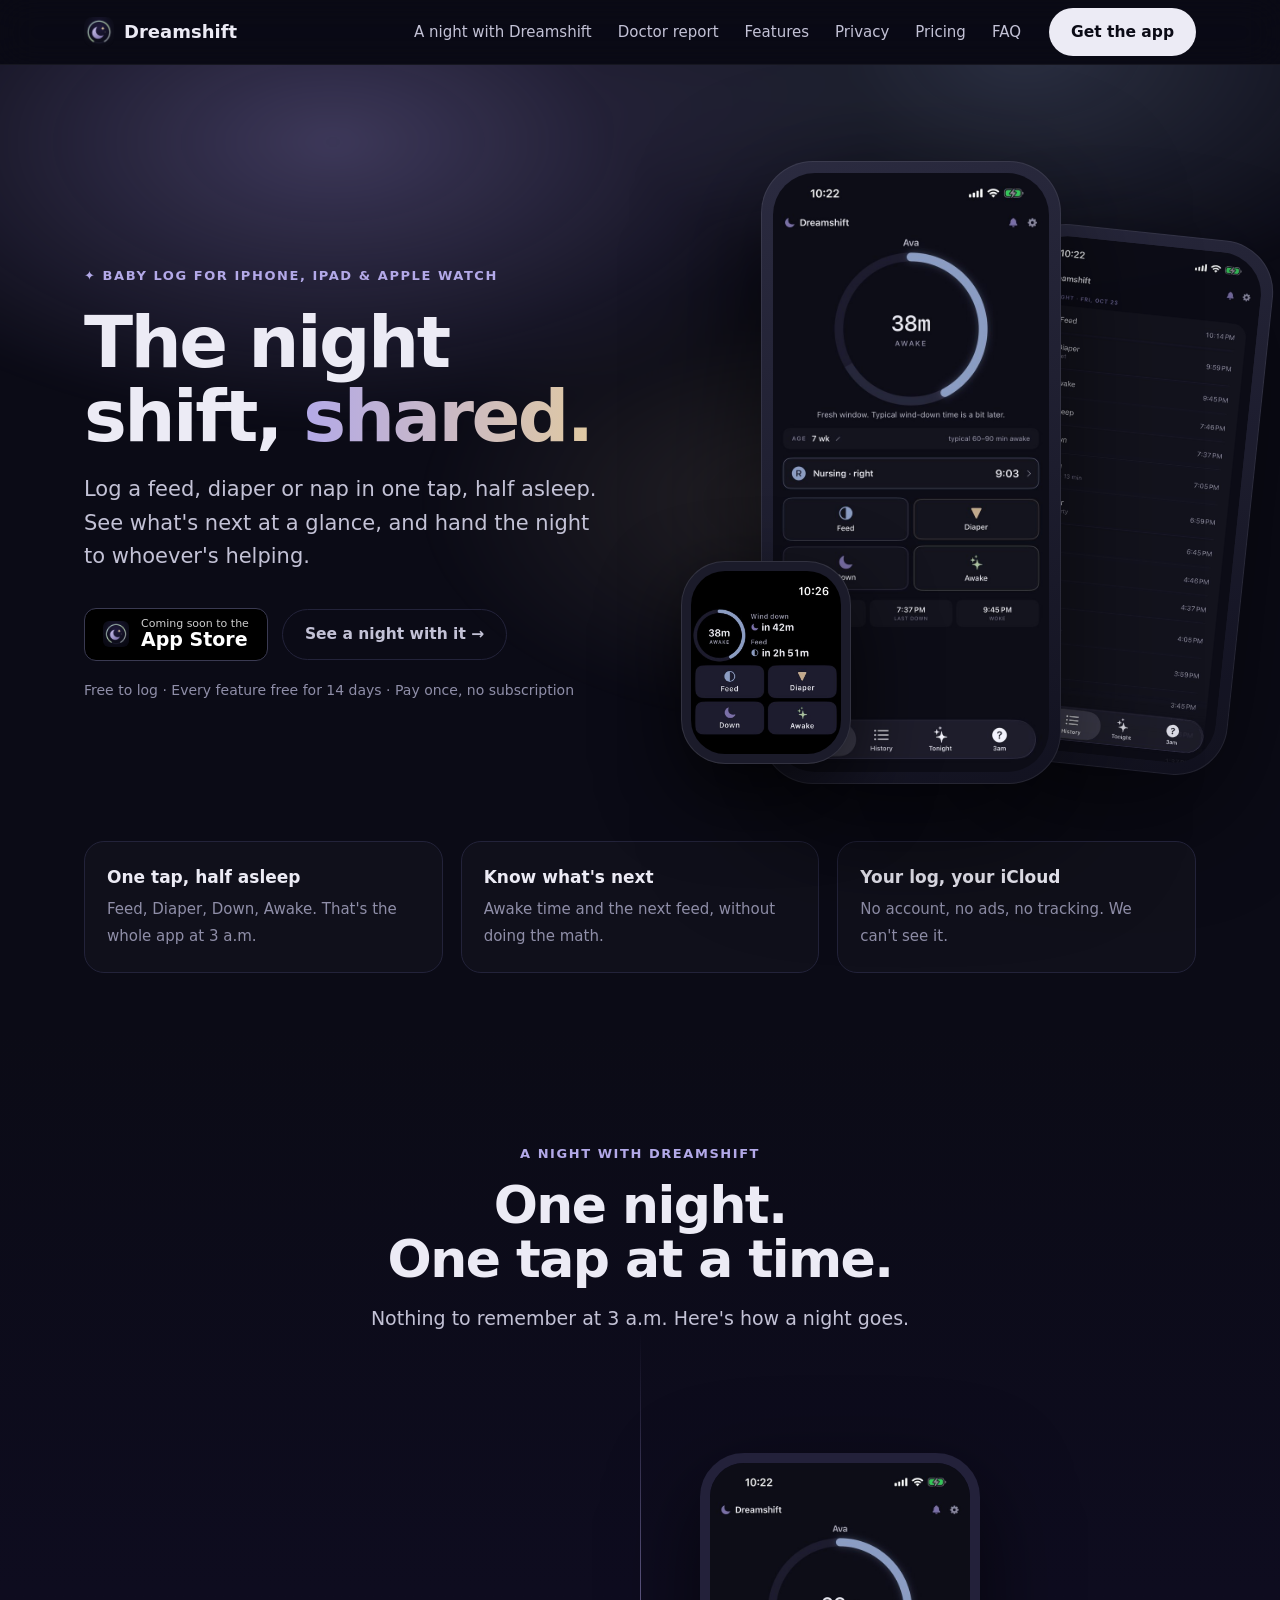
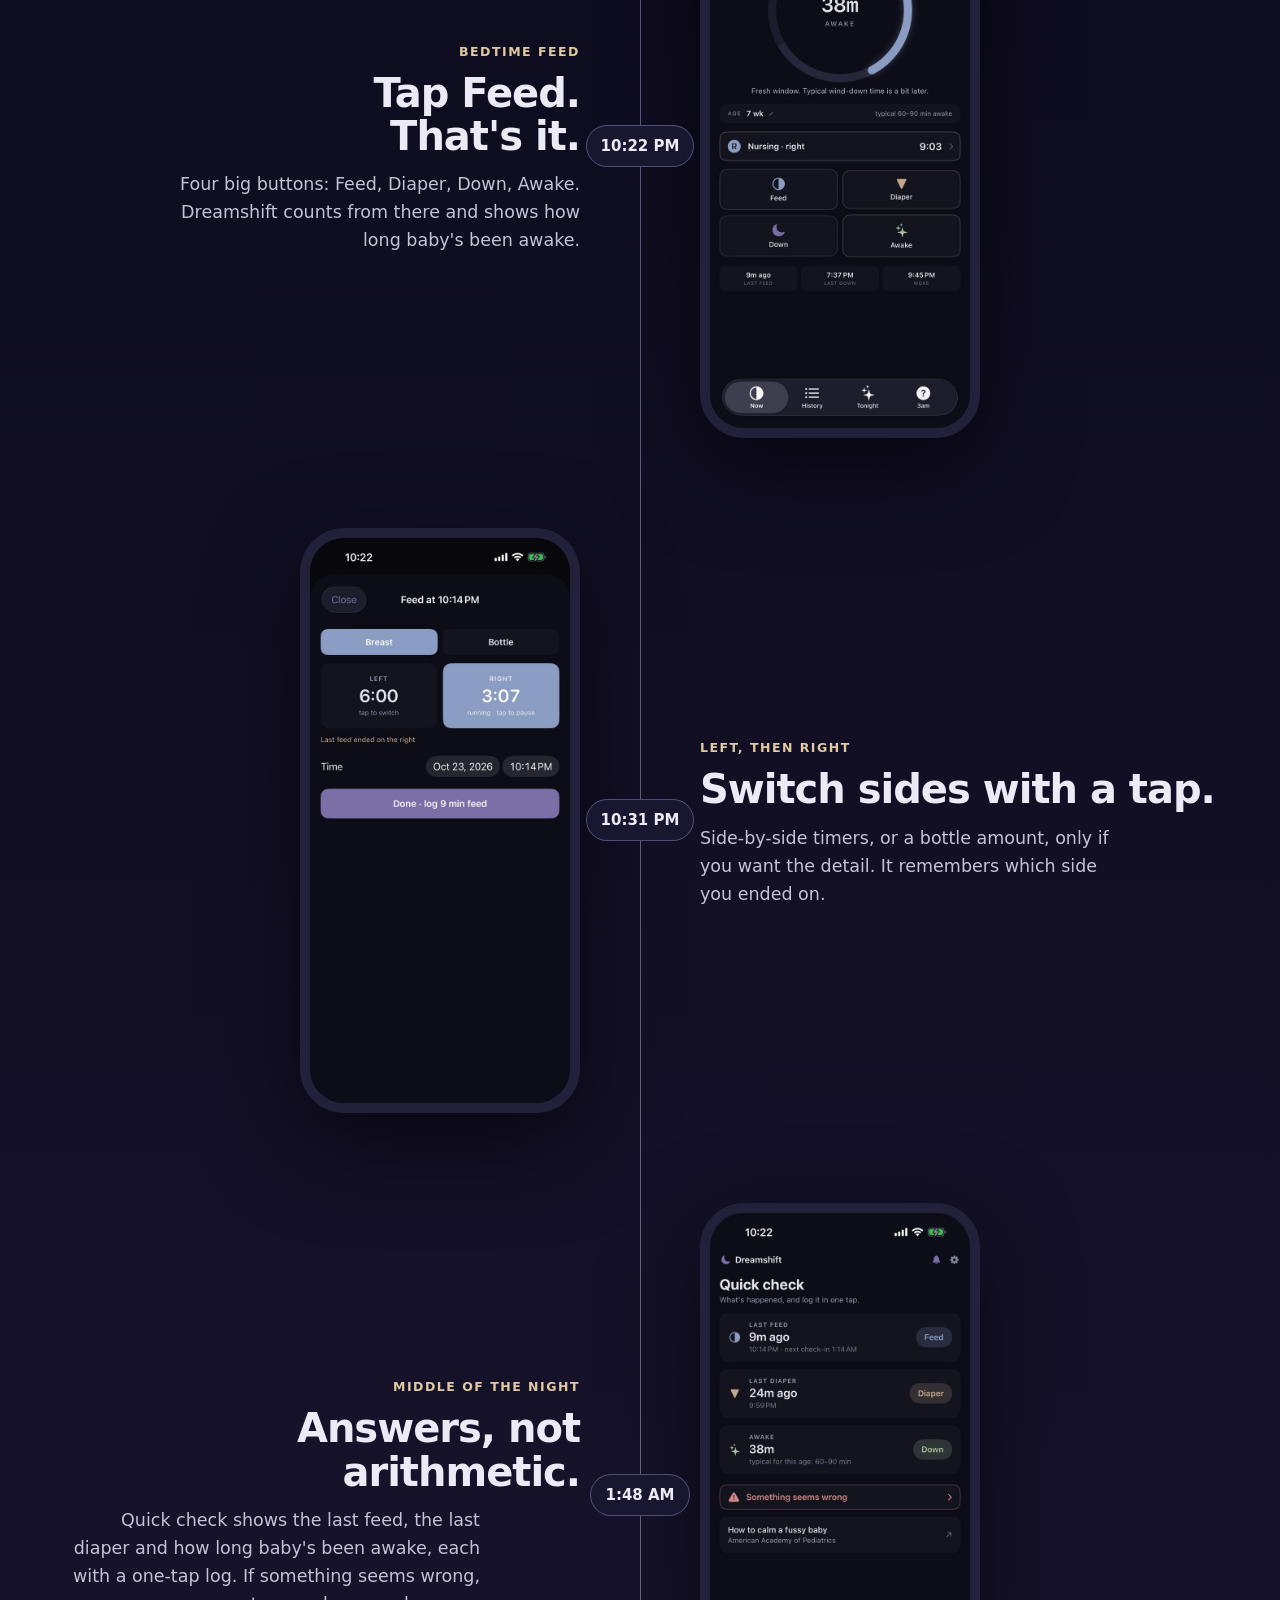
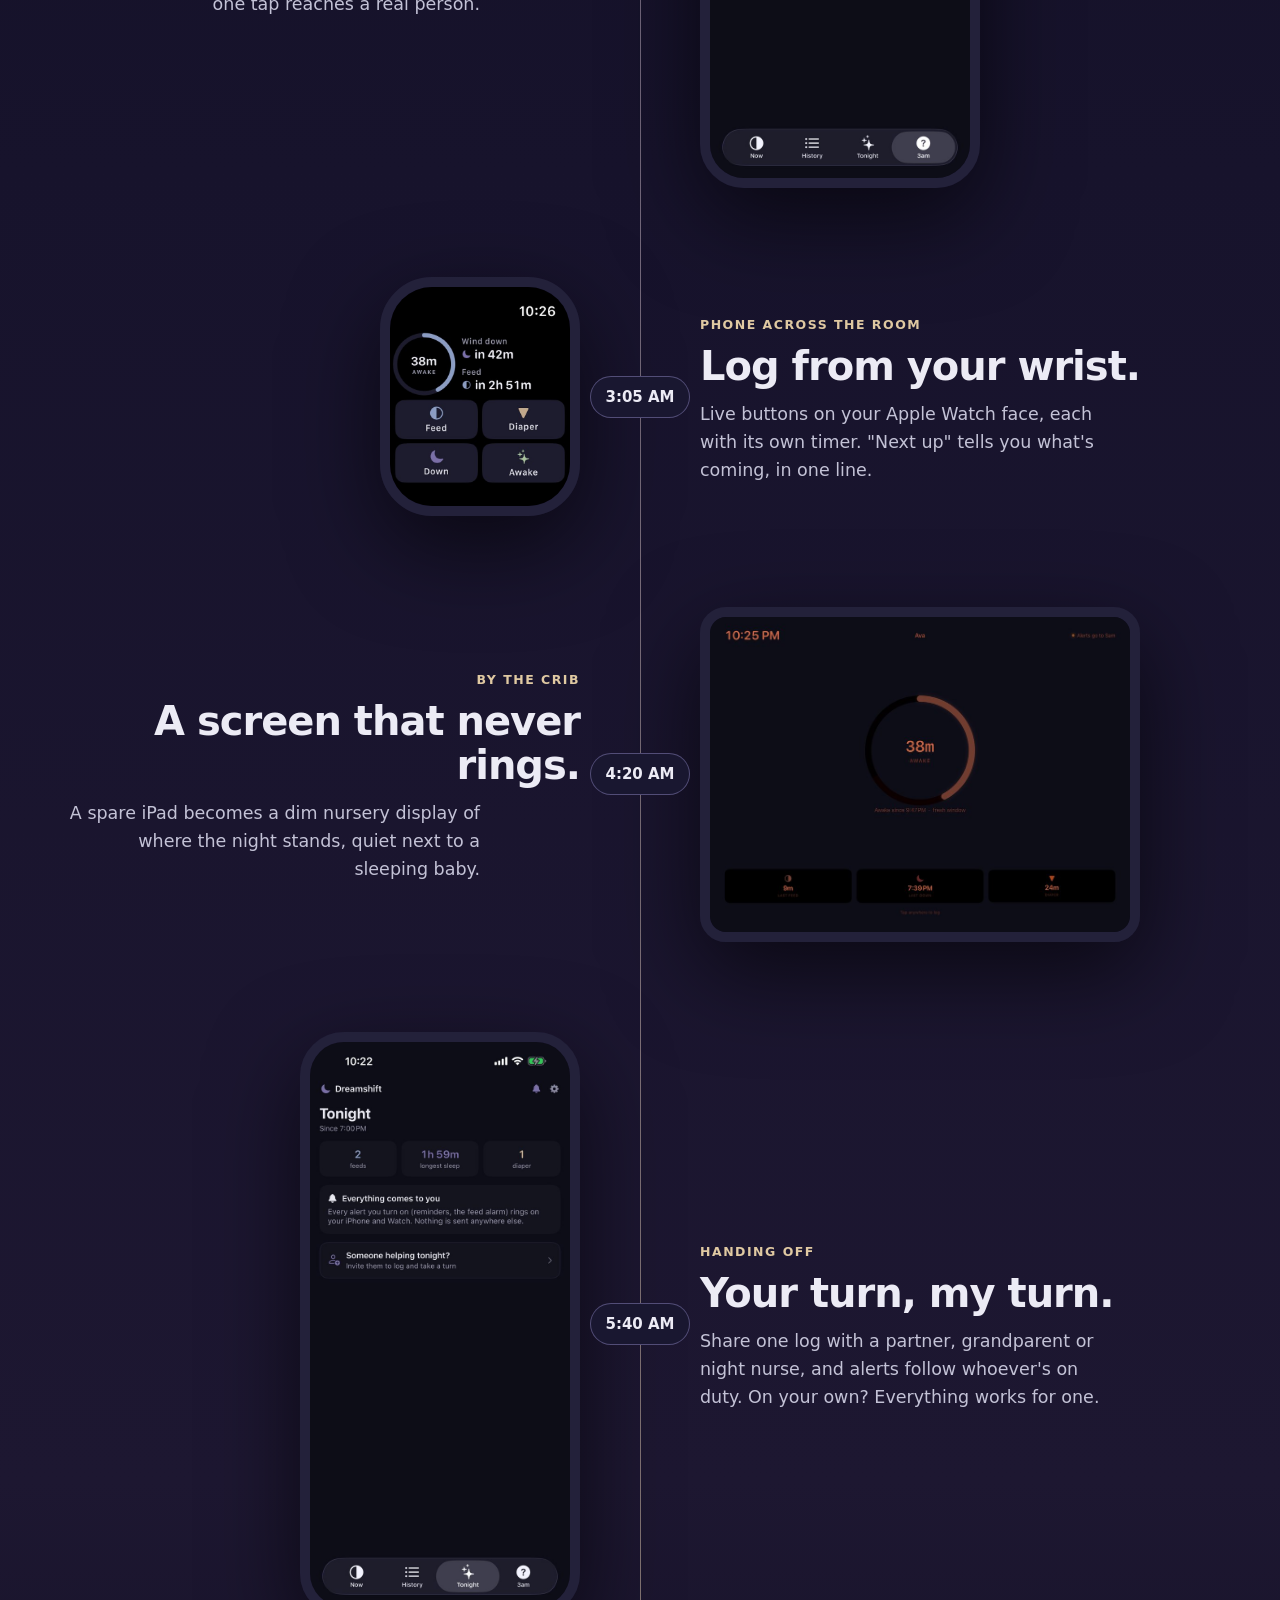
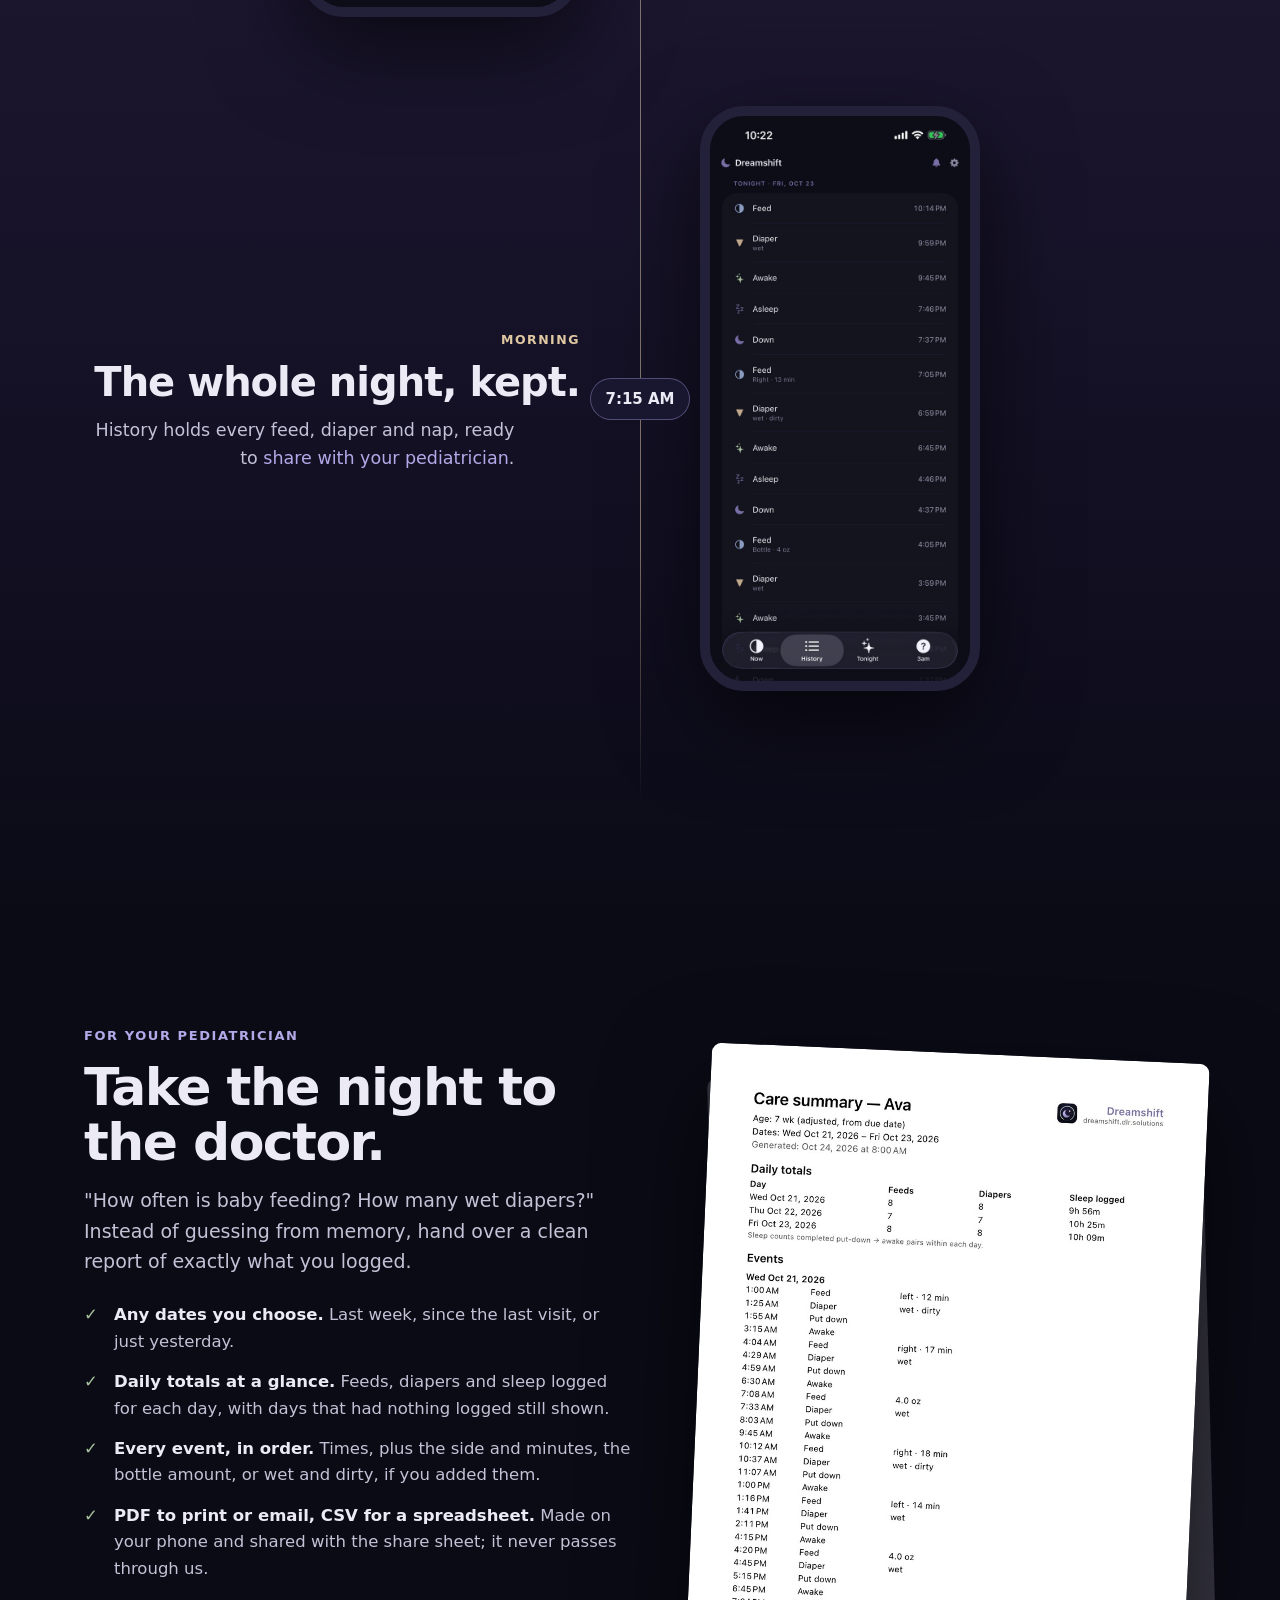
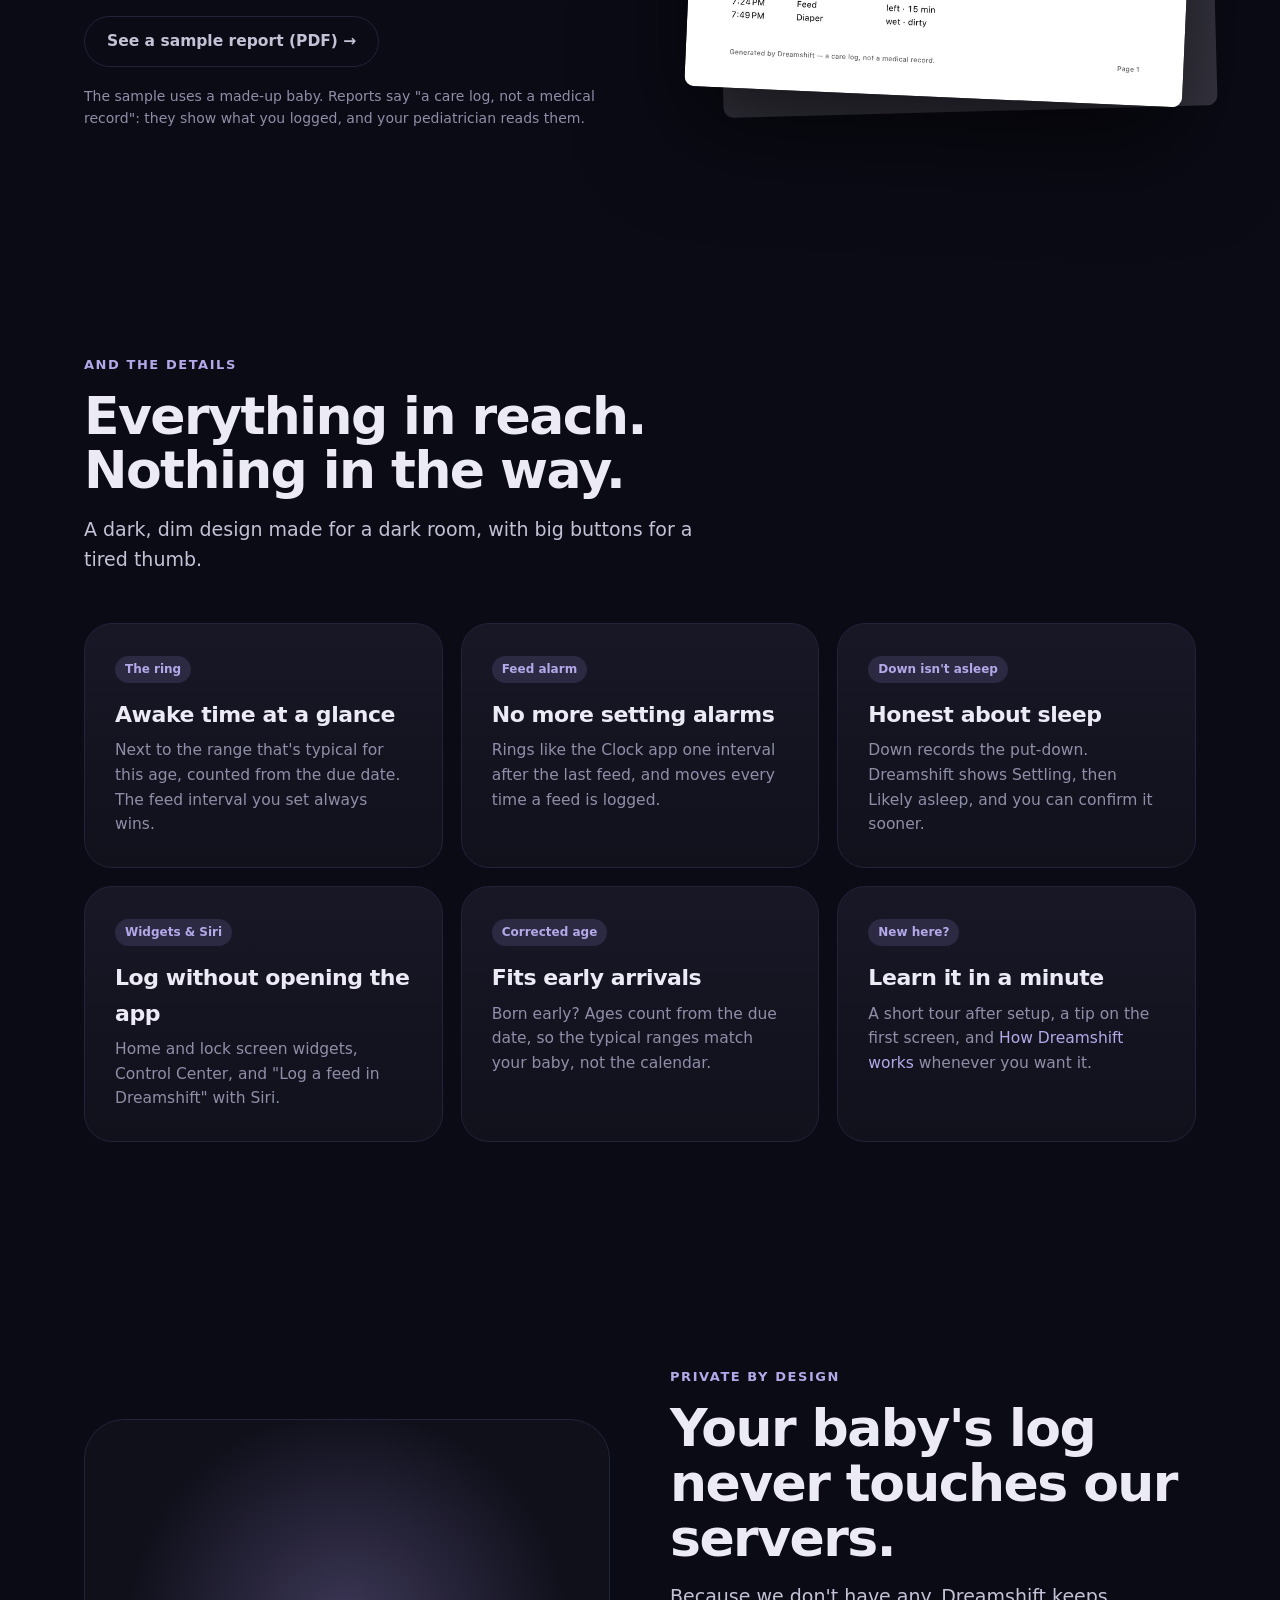
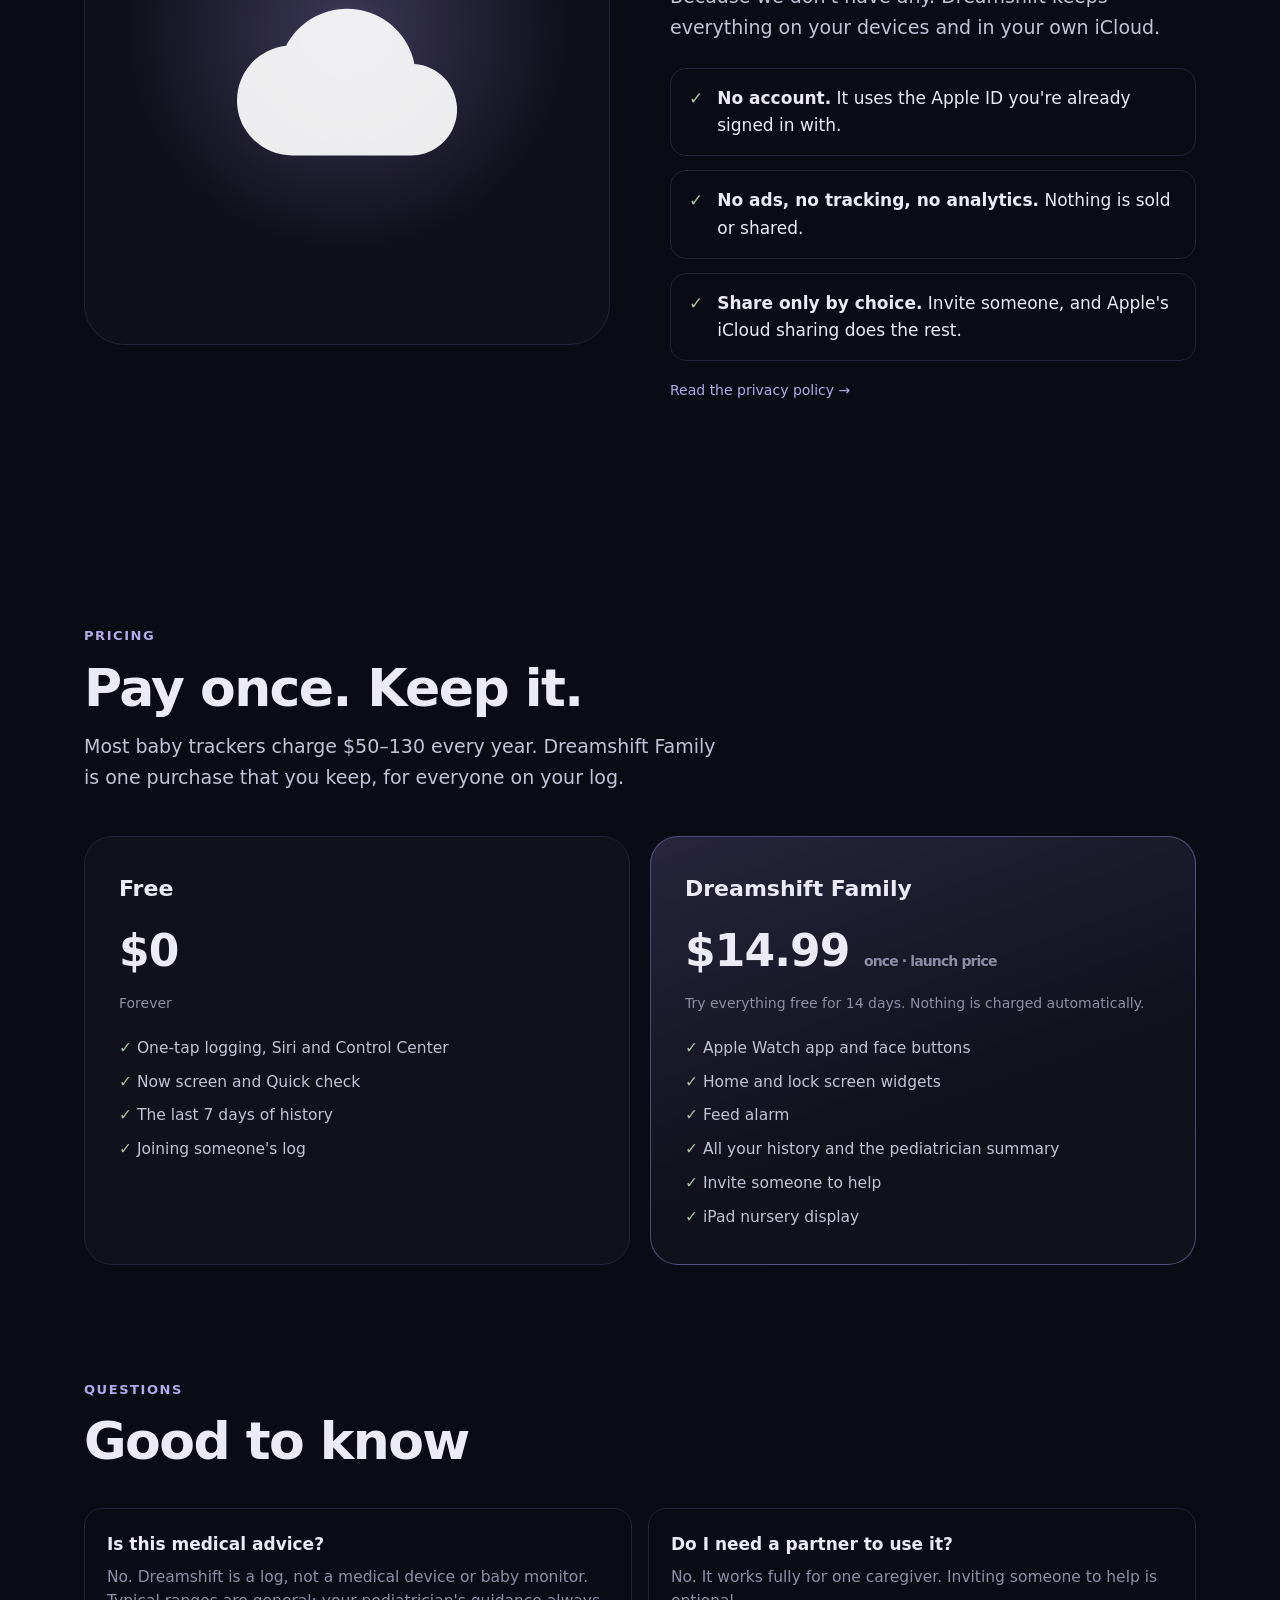
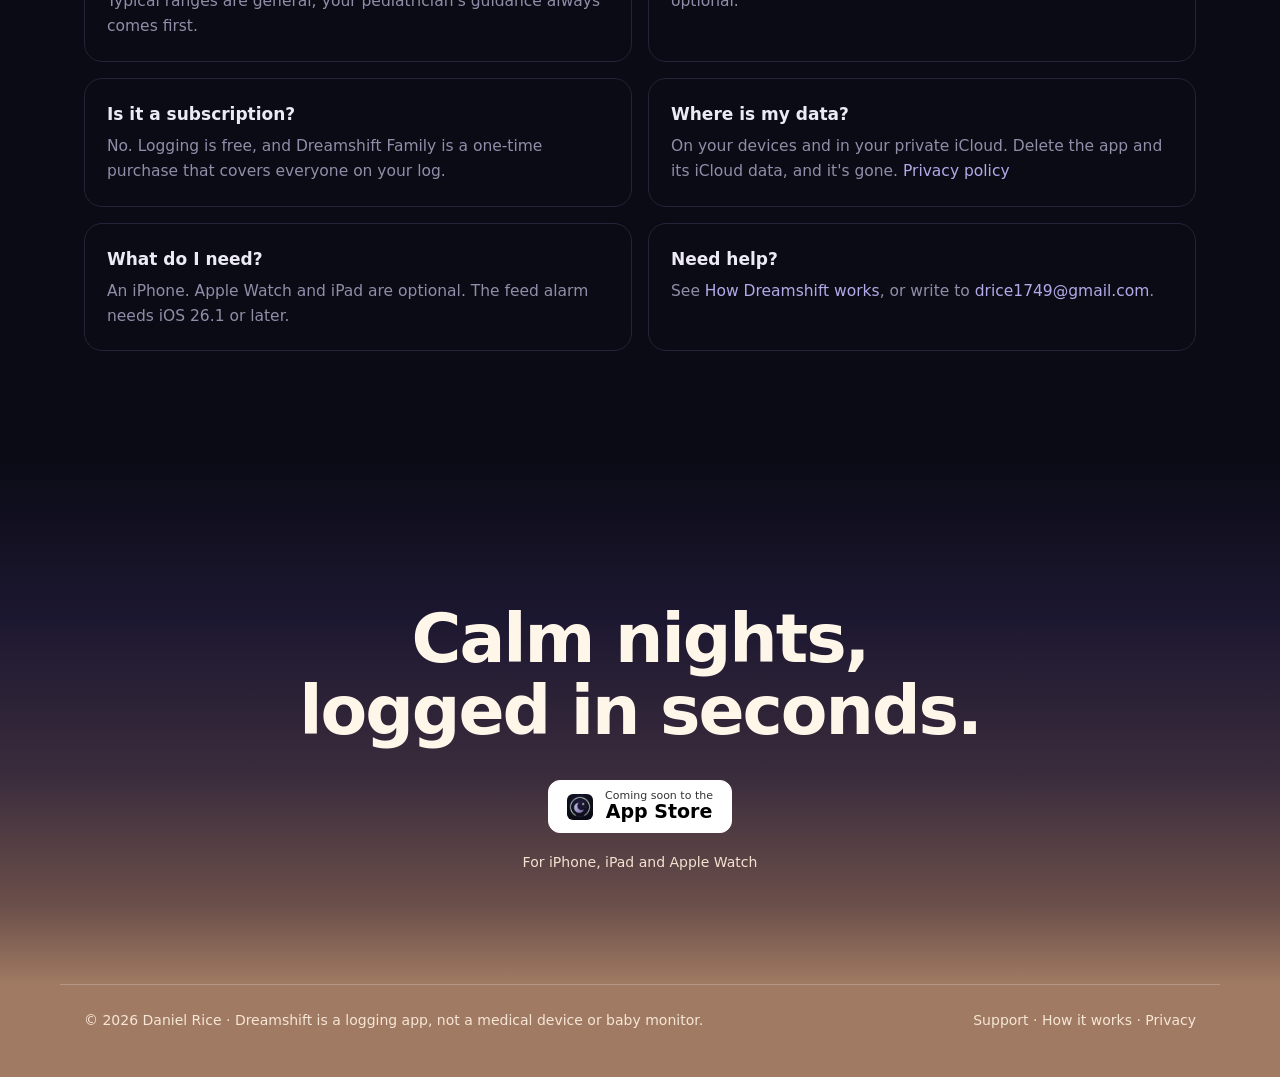
==== commit 8181be7f: "Update index.html" ====
--- a/index.html
+++ b/index.html
@@ -2,13 +2,13 @@
 <html lang="en">
 <head>
 <meta charset="utf-8">
-<meta name="viewport" content="width=device-width, initial-scale=1">
+<meta name="viewport" content="width=device-width, initial-scale=1, viewport-fit=cover">
 <title>Dreamshift · The night shift, shared</title>
 <meta name="description" content="A calm, one-tap baby log for iPhone, iPad and Apple Watch. Feeds, diapers and sleep, shared with whoever's helping. Private by design. Pay once.">
 <meta name="theme-color" content="#0b0b16">
 <meta property="og:title" content="Dreamshift · The night shift, shared">
 <meta property="og:description" content="A calm, one-tap baby log for iPhone, iPad and Apple Watch. Private by design. Pay once.">
-<meta property="og:image" content="https://drice1749.github.io/dreamshift/assets/og.jpg">
+<meta property="og:image" content="https://dreamshift.dlr.solutions/assets/og.jpg">
 <meta property="og:type" content="website">
 <meta name="twitter:card" content="summary_large_image">
 <link rel="icon" href="assets/icon.png">
@@ -128,6 +128,7 @@
   <span class="kicker">And the details</span>
   <h2>Everything in reach.<br>Nothing in the way.</h2>
   <p class="sub">A dark, dim design made for a dark room, with big buttons for a tired thumb.</p>
+  <p class="swipe-hint">Swipe for more →</p>
   <div class="bento">
     <div class="tile"><span class="pill">The ring</span><h3>Awake time at a glance</h3><p>Next to the range that's typical for this age, counted from the due date. The feed interval you set always wins.</p></div>
     <div class="tile"><span class="pill">Feed alarm</span><h3>No more setting alarms</h3><p>Rings like the Clock app one interval after the last feed, and moves every time a feed is logged.</p></div>
@@ -190,5 +191,6 @@
 </div></footer>
 
 <a class="sticky-cta" href="#get">Get Dreamshift</a>
+<script src="timeline.js" defer></script>
 </body>
 </html>
--- a/home.css
+++ b/home.css
@@ -99,6 +99,28 @@
 .vis.on-watch img { width: 200px; border-radius: 52px; }
 .vis.on-ipad img { width: 440px; border-radius: 26px; }
 
+/* Scrolling along the night (Daniel, 2026-10-24): the line lights up as you go,
+   and each screen grows to full size as it reaches the middle of the window.
+   CSS scroll-driven animations where supported; timeline.js does the same
+   elsewhere; nothing moves with "reduce motion" on. */
+.timeline::after { content: ""; position: absolute; left: 50%; top: 0; bottom: 0; width: 2px; margin-left: -.5px;
+  background: linear-gradient(180deg, var(--purple2), var(--sand)); transform-origin: top; transform: scaleY(var(--lit, 0));
+  box-shadow: 0 0 12px rgba(169, 158, 224, .45); border-radius: 2px; }
+.vis img { transform: scale(var(--zoom, 1)); opacity: var(--glow, 1); will-change: transform; }
+@keyframes ds-line { from { transform: scaleY(0); } to { transform: scaleY(1); } }
+@keyframes ds-zoom {
+  0% { transform: scale(.84); opacity: .35; }
+  45%, 55% { transform: scale(1); opacity: 1; }
+  100% { transform: scale(.9); opacity: .55; }
+}
+@media (prefers-reduced-motion: no-preference) {
+  @supports (animation-timeline: view()) {
+    .timeline::after { animation: ds-line linear both; animation-timeline: view(); animation-range: cover 15% cover 85%; }
+    .vis img { animation: ds-zoom linear both; animation-timeline: view(); animation-range: cover 0% cover 100%; }
+  }
+}
+@media (prefers-reduced-motion: reduce) { .timeline::after { transform: scaleY(1); } }
+
 /* Doctor report */
 .report-grid { display: grid; grid-template-columns: 1.05fr .95fr; gap: 64px; align-items: center; }
 .report-list { list-style: none; padding: 0; margin: 26px 0 8px; display: grid; gap: 14px; }
@@ -157,30 +179,82 @@
 /* Phone: one sticky download button (research: Napper) */
 .sticky-cta { display: none; }
 
+.swipe-hint { display: none; color: var(--muted); font-size: 13px; margin-top: 6px; }
+
+/* Phone (Daniel, 2026-10-24: "the mobile feels off"). Desktop is unchanged. */
 @media (max-width: 860px) {
-  nav .links { display: none; }
-  h1 { font-size: 46px; } h2 { font-size: 36px; }
-  .hero { padding: 56px 0 30px; }
+  .wrap { padding: 0 20px; }
+  nav .links, nav .btn.primary { display: none; }      /* the pinned button does this job */
+  nav .wrap { justify-content: center; height: 56px; }
+  h1 { font-size: 44px; margin: 14px 0 14px; } h2 { font-size: 34px; }
+  .eyebrow { font-size: 11.5px; letter-spacing: .1em; }
+  .lede { font-size: 18px; }
+  section { padding: 56px 0; }
+
+  /* Hero: badge on its own, phone centred, Watch beside it rather than on top of it */
+  .hero { padding: 36px 0 20px; }
   .hero-grid, .private, .pricing, .faq, .report-grid { grid-template-columns: 1fr; }
-  .paper { transform: none; max-width: 340px; }
-  .devices { height: 520px; }
-  .phone.main { left: 50%; transform: translateX(-50%); width: 250px; }
+  .hero-grid { gap: 24px; }
+  .ctas { margin: 24px 0 12px; }
+  .ctas .btn.ghost { display: none; }
+  .devices { height: 470px; }
   .phone.back { display: none; }
-  .watch { left: 4px; top: 330px; width: 130px; }
-  .trio, .bento { grid-template-columns: 1fr; }
-  section { padding: 70px 0; }
-  .timeline::before { left: 22px; }
-  .moment { grid-template-columns: 44px 1fr; row-gap: 20px; margin: 56px 0; }
+  .phone.main { left: 50%; transform: translateX(-58%); width: 220px; border-radius: 42px; padding: 9px; }
+  .phone.main video, .phone.main img { border-radius: 34px; }
+  .watch { left: auto; right: 0; top: 250px; width: 118px; border-radius: 34px; padding: 8px; }
+  .watch img { border-radius: 27px; }
+
+  /* Three benefits: a swipeable row instead of three tall cards */
+  .trio { display: flex; overflow-x: auto; scroll-snap-type: x mandatory; gap: 12px;
+    width: auto; margin: 28px 20px 0; padding: 0 0 6px; scrollbar-width: none; }
+  .trio::-webkit-scrollbar { display: none; }
+  .trio div { flex: 0 0 76%; scroll-snap-align: start; padding: 18px; }
+
+  /* Night timeline: the line runs down the left with a dot per moment; the time
+     is a chip beside the dot, then the words, then the screen */
+  .timeline { padding-top: 34px; }
+  .timeline::before, .timeline::after { left: 31px; margin-left: 0; }   /* the wrap's 20px padding + the dot's centre */
+  .moment { position: relative; grid-template-columns: 1fr; row-gap: 14px; margin: 0 0 64px; padding-left: 34px; }
+  .moment:last-child { margin-bottom: 0; }
+  .moment::before { content: ""; position: absolute; left: 5px; top: 8px; width: 14px; height: 14px; border-radius: 50%;
+    background: #191730; border: 2px solid var(--purple2); box-shadow: 0 0 0 4px var(--bg); z-index: 1; }
   .time { grid-column: 1; grid-row: 1; text-align: left; }
-  .time span { font-size: 11px; padding: 6px 7px; }
-  .moment.left .copy, .moment.right .copy { grid-column: 2; grid-row: 1; text-align: left; justify-self: start; }
-  .moment.left .vis, .moment.right .vis { grid-column: 2; grid-row: 2; justify-self: start; }
-  .vis img { width: 230px; } .vis.on-ipad img { width: 100%; }
-  .copy h3 { font-size: 30px; }
-  .dawn h2 { font-size: 42px; }
-  .sticky-cta { display: block; position: fixed; left: 16px; right: 16px; bottom: 14px; z-index: 30; text-align: center;
-    background: var(--ink); color: #0b0b16; font-weight: 700; padding: 15px; border-radius: 16px;
-    box-shadow: 0 12px 40px rgba(0, 0, 0, .5); }
-  footer { padding-bottom: 96px; }
+  .time span { font-size: 12.5px; padding: 6px 12px; }
+  .moment.left .copy, .moment.right .copy { grid-column: 1; grid-row: 2; text-align: left; justify-self: stretch; }
+  .moment.left .vis, .moment.right .vis { grid-column: 1; grid-row: 3; justify-self: center; }
+  .copy h3 { font-size: 28px; margin: 6px 0 8px; }
+  .copy p { font-size: 16.5px; max-width: none; }
+  .vis img { width: 230px; border-radius: 38px; border-width: 8px; }
+  .vis.on-watch img { width: 170px; border-radius: 44px; }
+  .vis.on-ipad img { width: 100%; border-radius: 18px; }
+
+  /* Doctor report: the paper centred, no shadow sheet past the edge */
+  .report-grid { gap: 36px; }
+  .paper { transform: none; max-width: 300px; margin: 0 auto; }
+  .paper::before { display: none; }
+  .report-list li { font-size: 16px; }
+
+  /* Feature tiles: a swipeable row */
+  .bento { display: flex; overflow-x: auto; scroll-snap-type: x mandatory; gap: 12px;
+    margin: 20px 0 0; padding: 0 0 8px; scrollbar-width: none; }
+  .bento::-webkit-scrollbar { display: none; }
+  .tile { flex: 0 0 80%; scroll-snap-align: start; padding: 22px; }
+  .swipe-hint { display: block; }
+
+  /* Privacy: no big empty cloud square */
+  .cloud { display: none; }
+  .checks div { padding: 14px 16px; }
+
+  .plan { padding: 26px; }
+  .price { font-size: 38px; }
+  .faq div { padding: 18px; }
+  .dawn { padding: 90px 0 80px; }
+  .dawn h2 { font-size: 40px; }
+
+  .sticky-cta { display: block; position: fixed; left: 16px; right: 16px; z-index: 30; text-align: center;
+    bottom: calc(12px + env(safe-area-inset-bottom)); background: var(--ink); color: #0b0b16; font-weight: 700;
+    padding: 14px; border-radius: 16px; box-shadow: 0 12px 40px rgba(0, 0, 0, .5); }
+  footer { padding-bottom: calc(96px + env(safe-area-inset-bottom)); }
+  footer .wrap { flex-direction: column; gap: 8px; }
 }
 @media (prefers-reduced-motion: reduce) { html { scroll-behavior: auto; } }
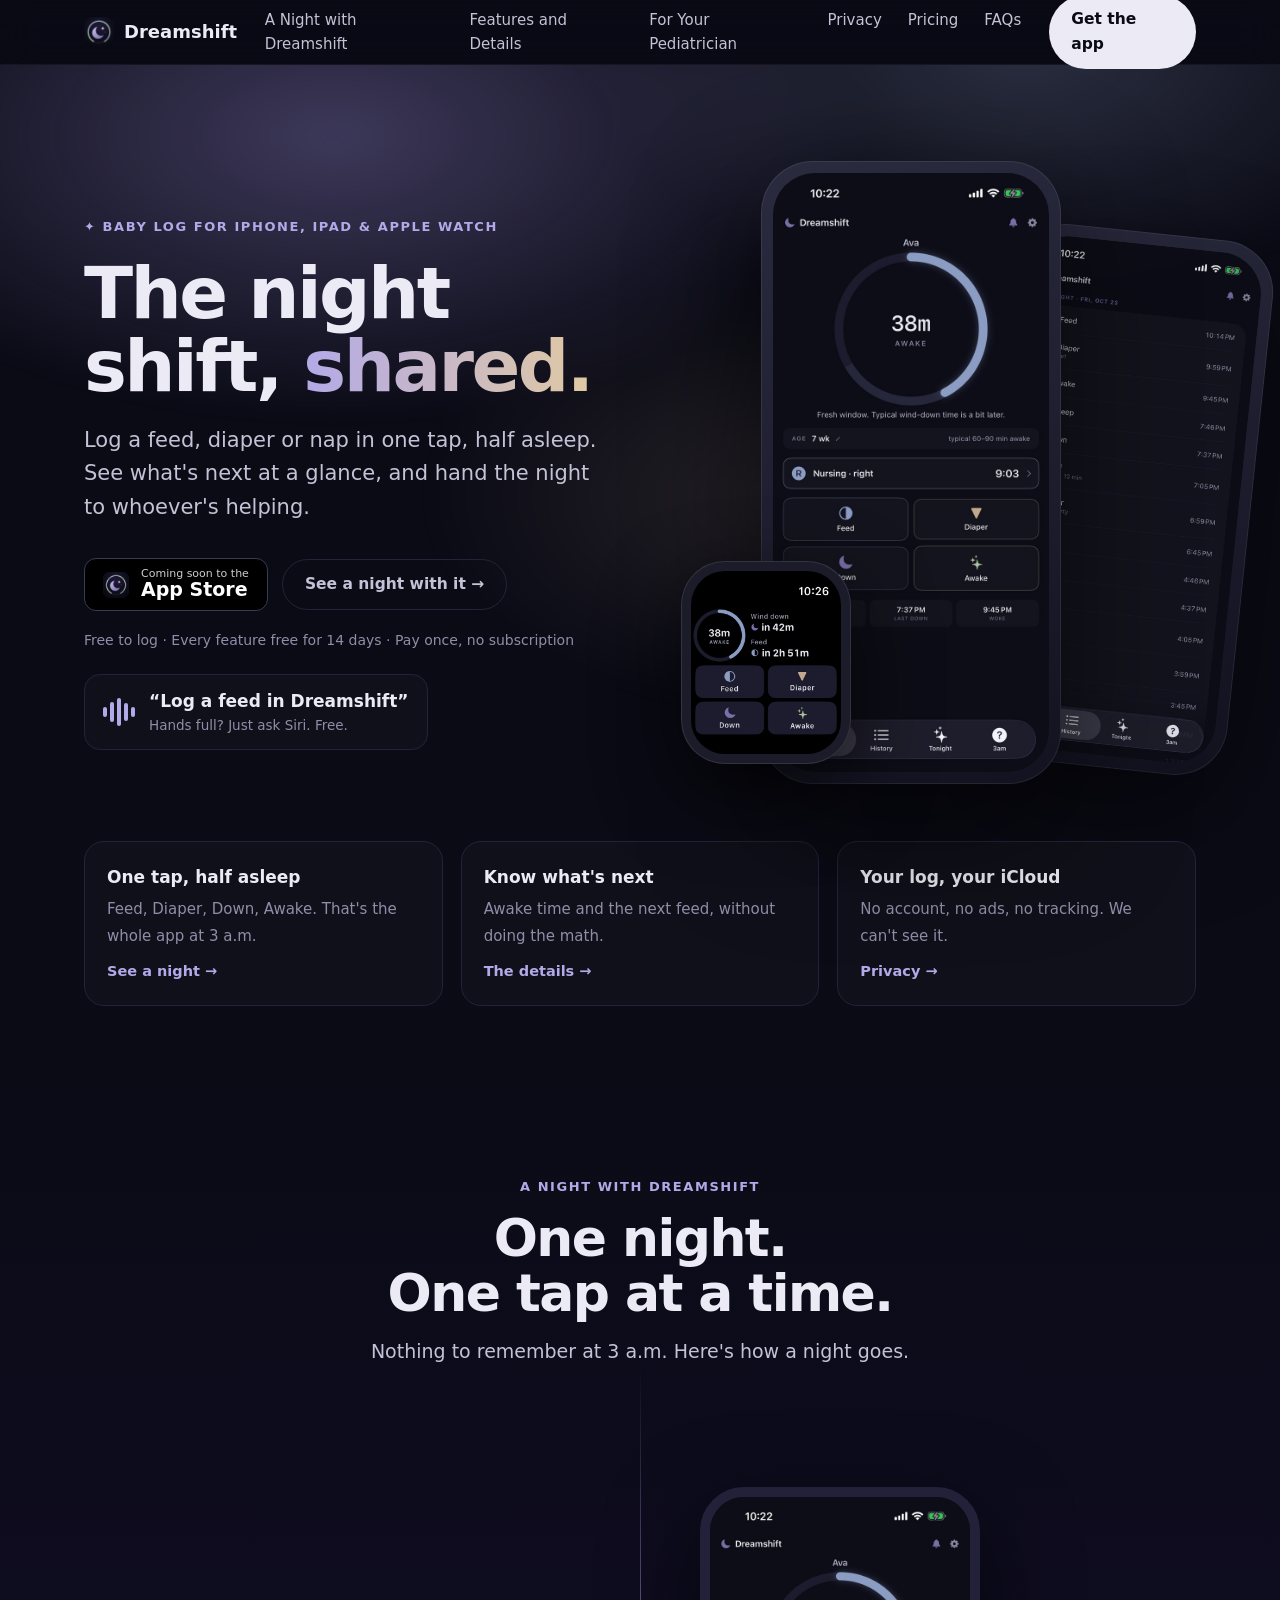
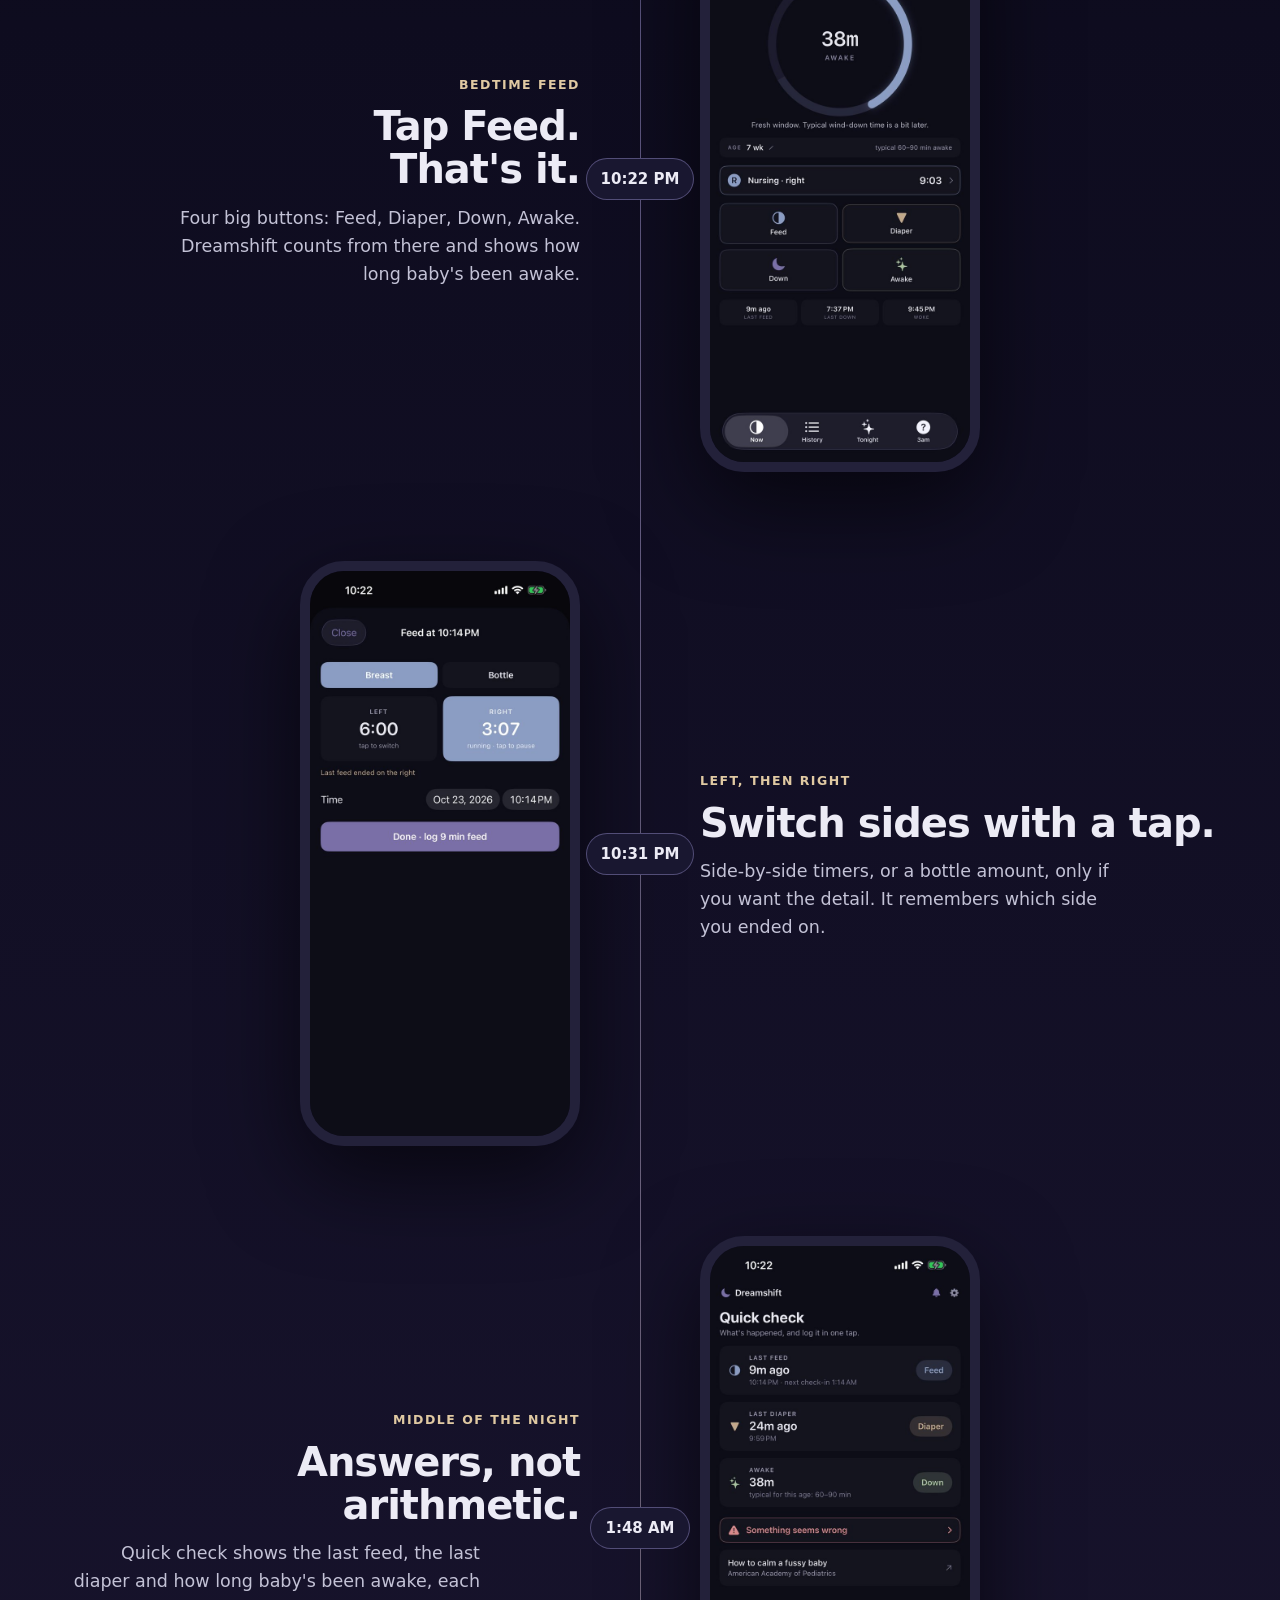
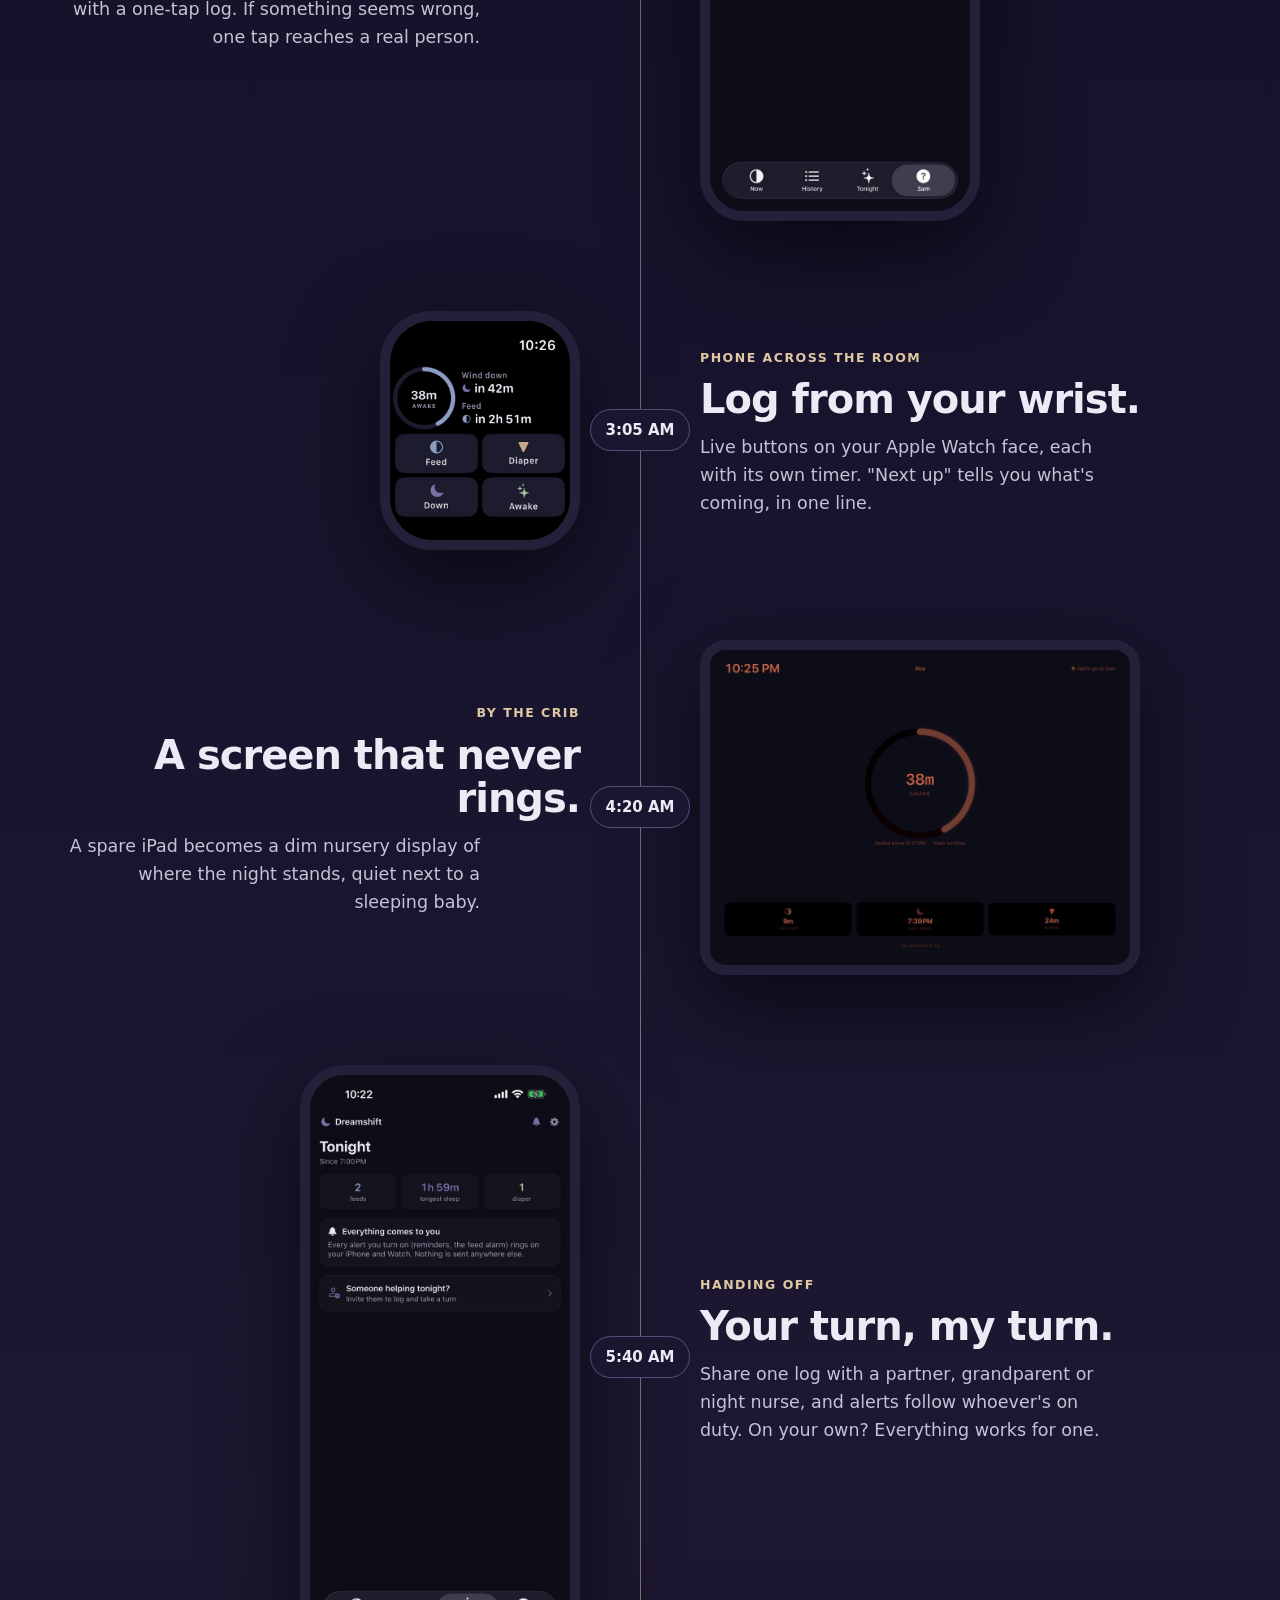
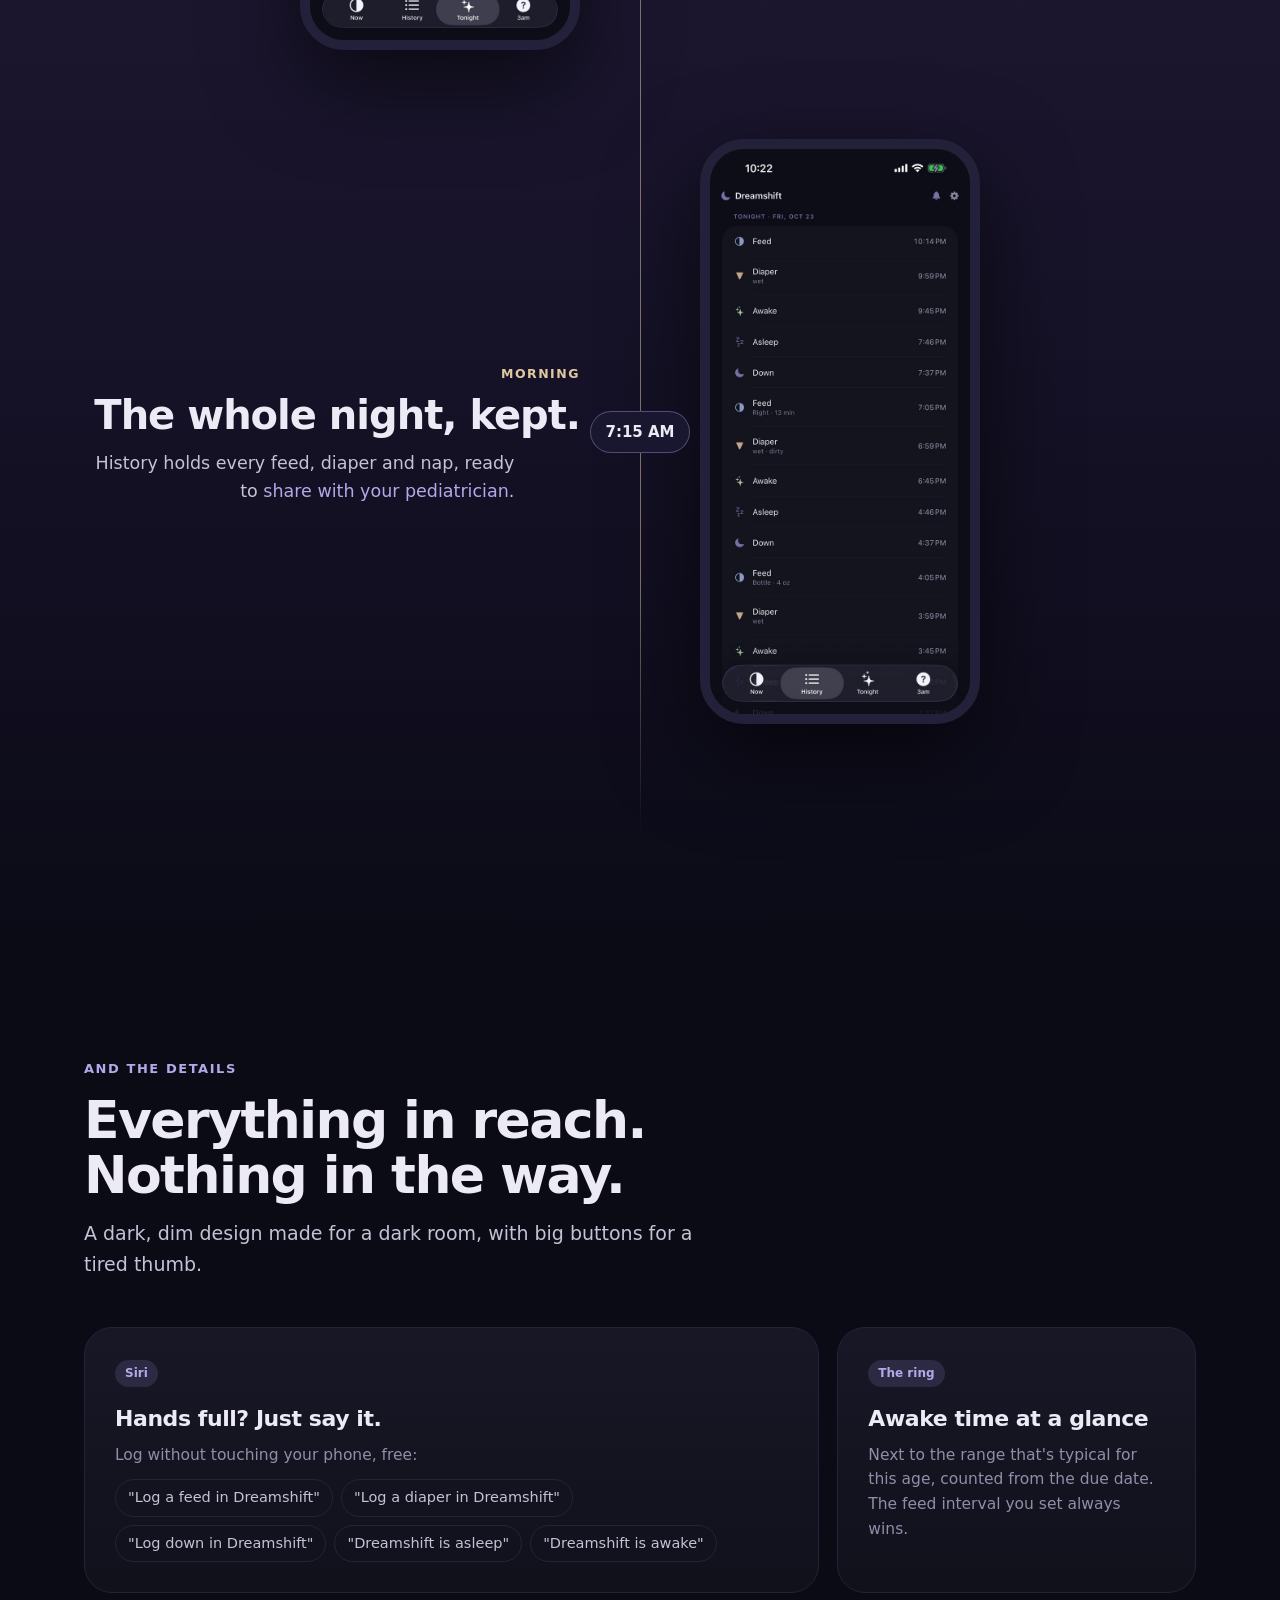
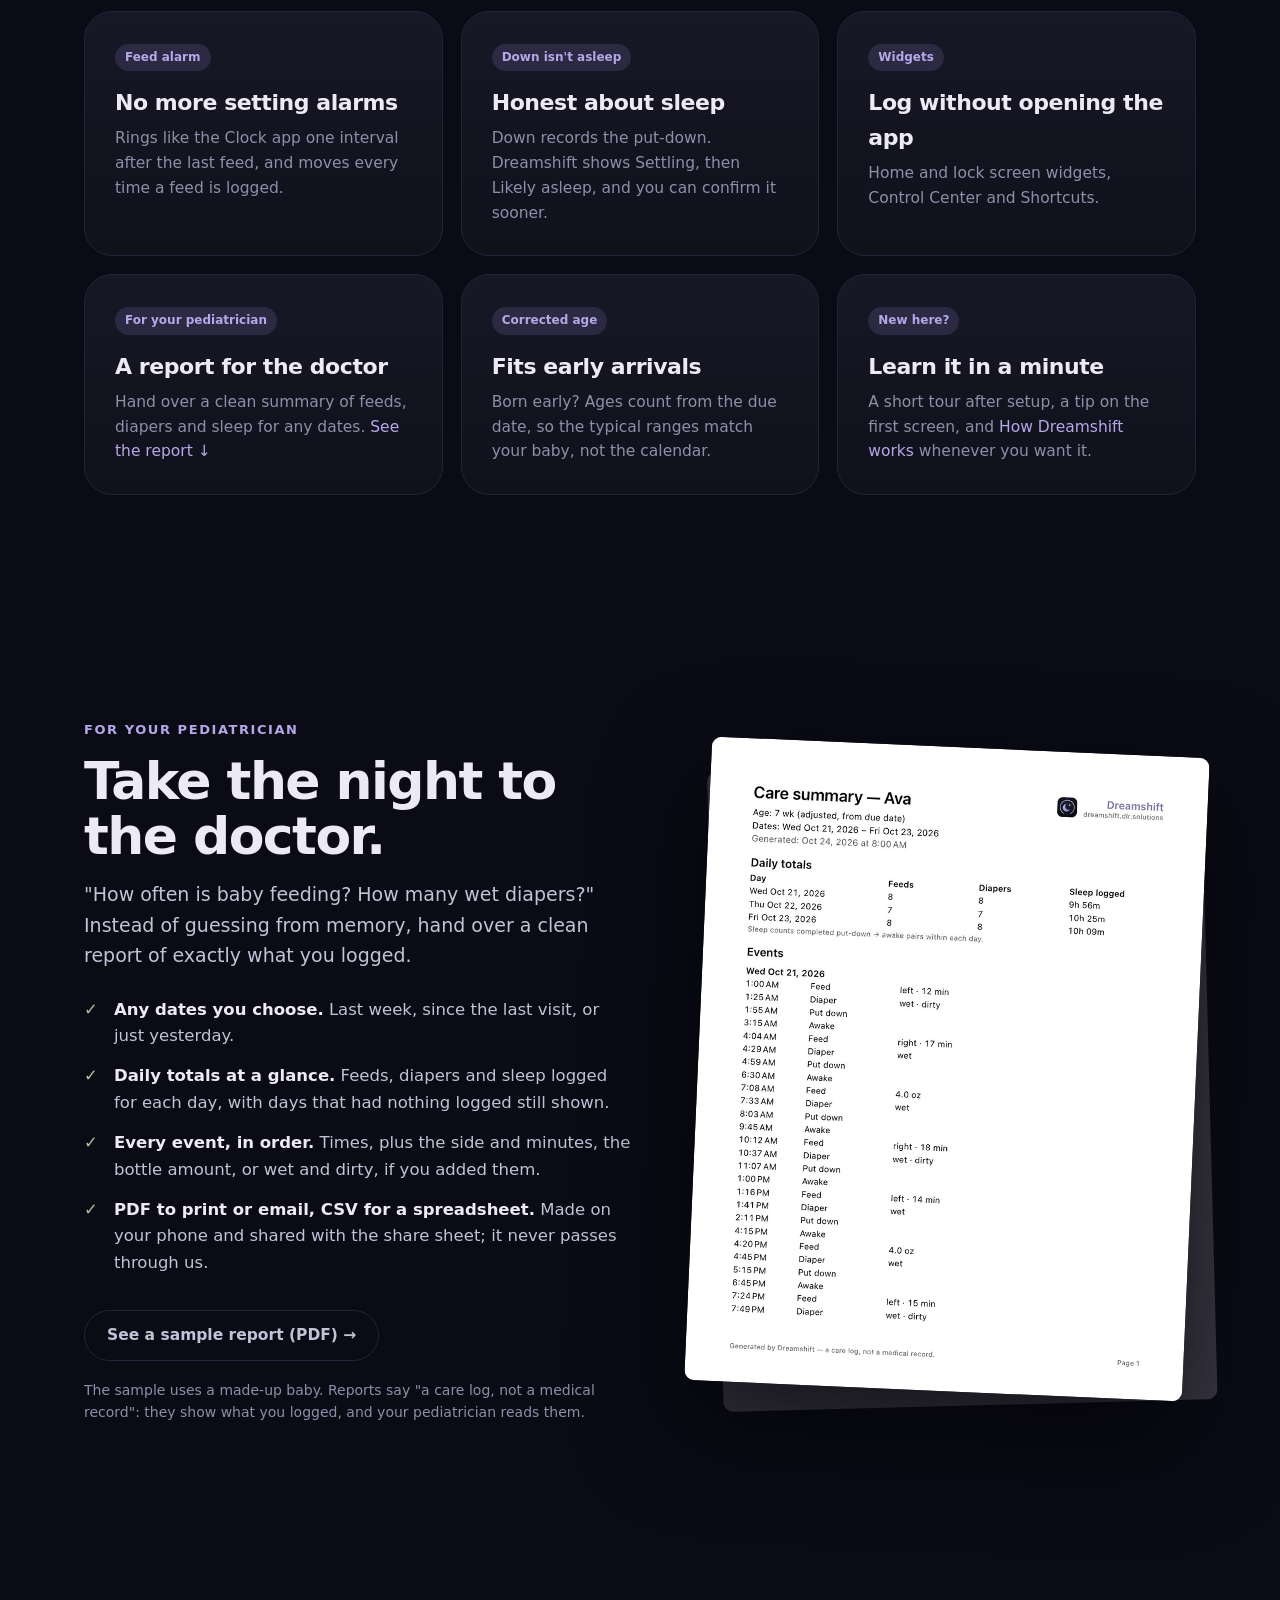
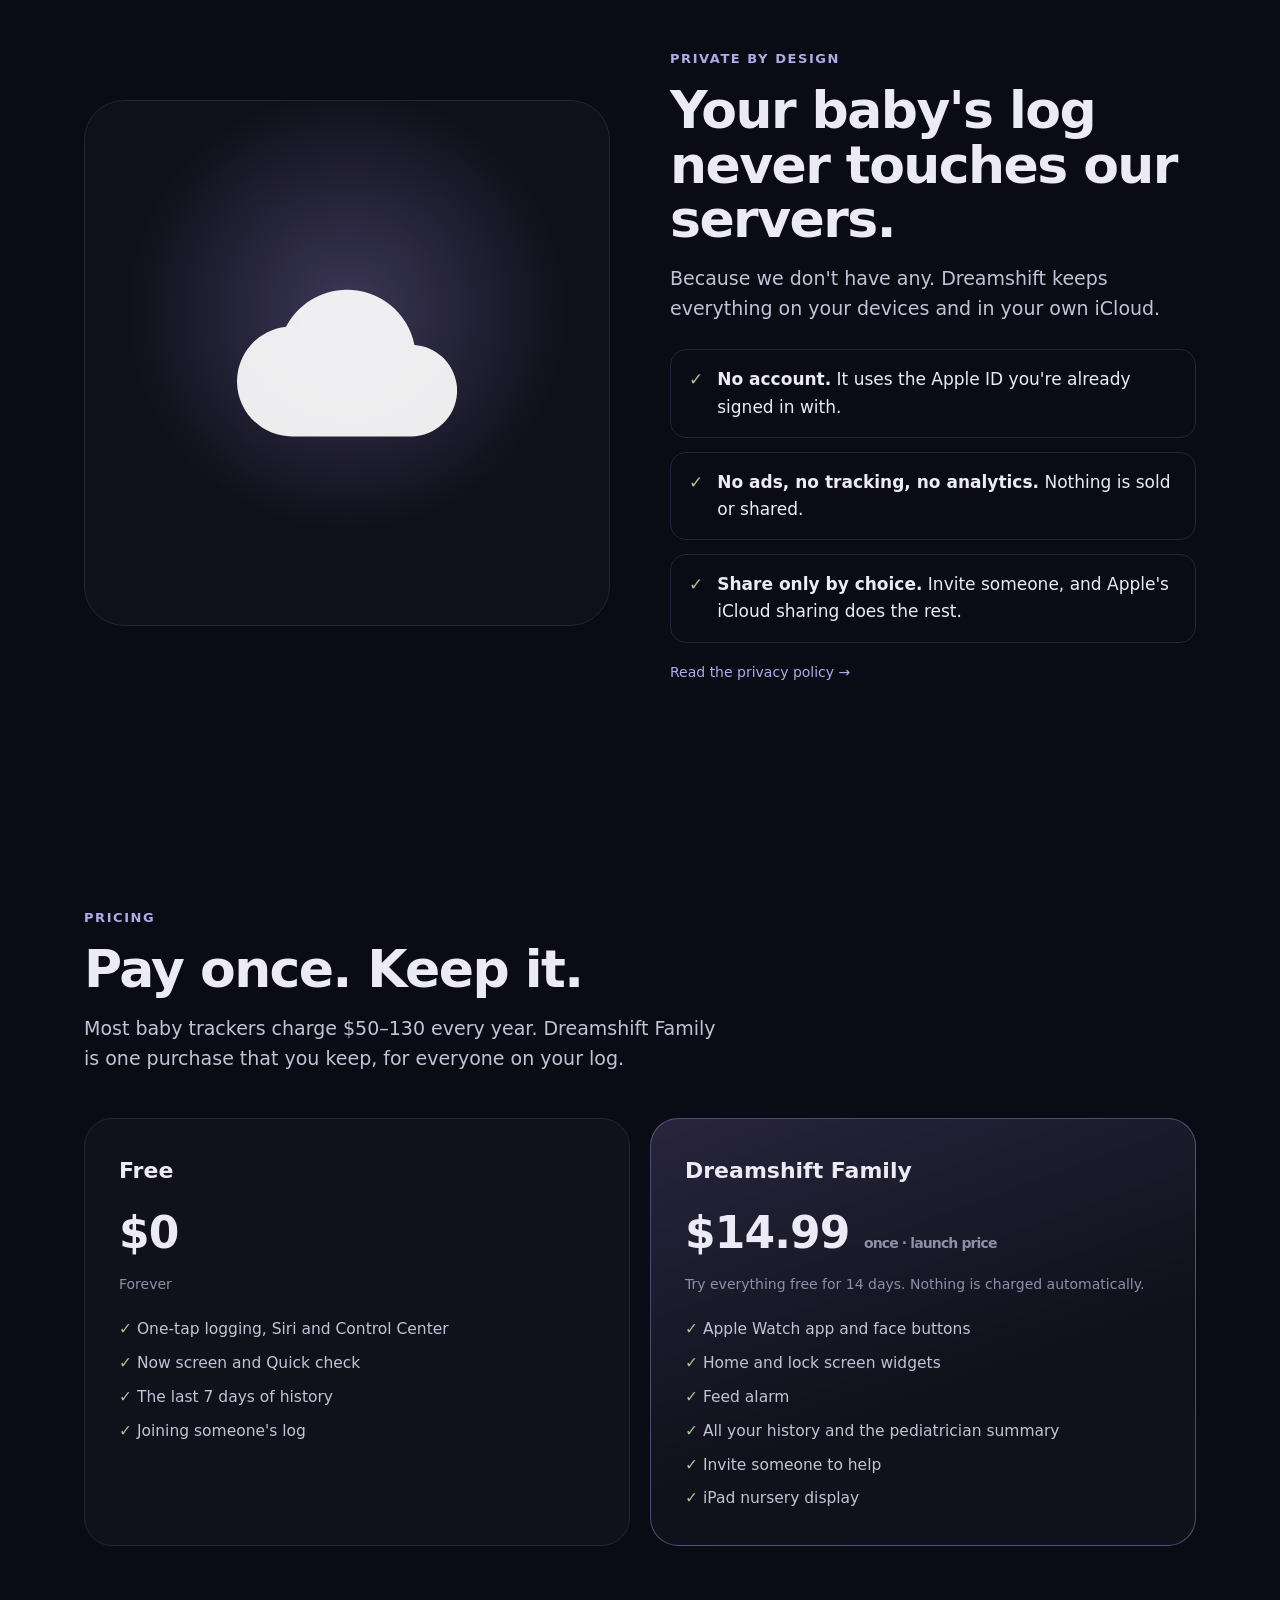
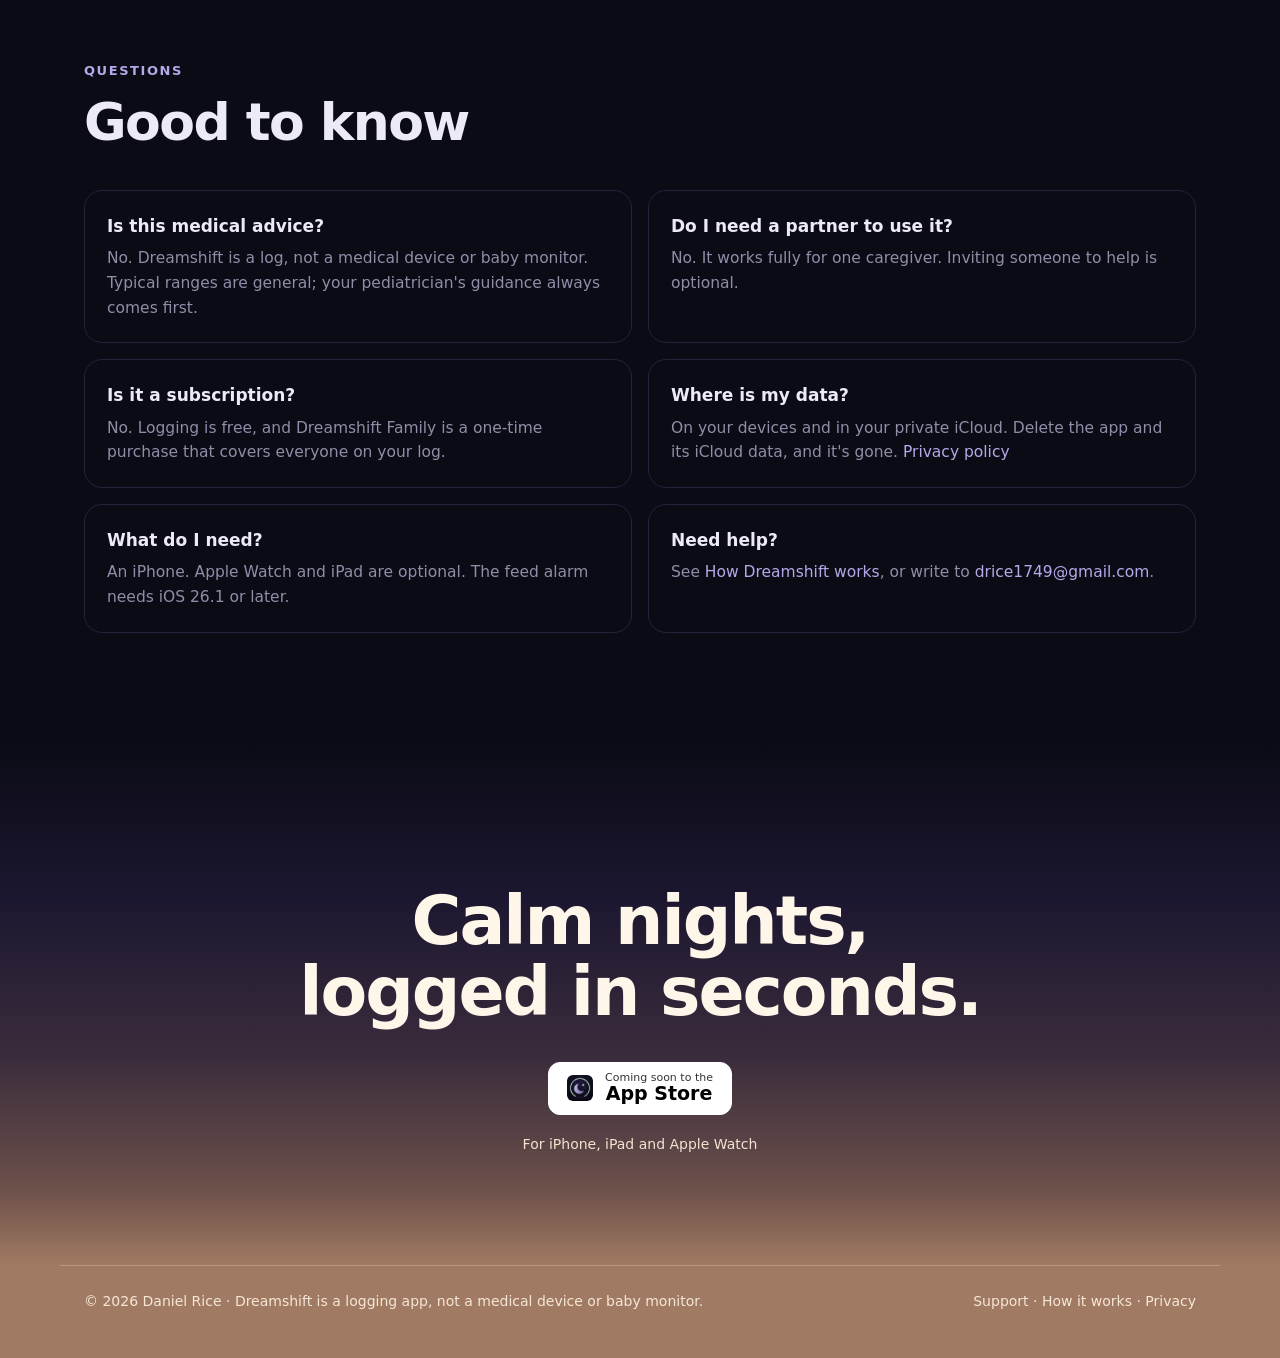
==== commit abe522a1: "Update index.html" ====
--- a/index.html
+++ b/index.html
@@ -20,15 +20,16 @@
 
 <nav aria-label="Main"><div class="wrap">
   <a class="logo" href="./"><img src="assets/icon.png" alt="">Dreamshift</a>
-  <div class="links">
-    <a href="#night">A night with Dreamshift</a>
-    <a href="#report">Doctor report</a>
-    <a href="#details">Features</a>
+  <div class="links" id="menu">
+    <a href="#night">A Night with Dreamshift</a>
+    <a href="#details">Features and Details</a>
+    <a href="#report">For Your Pediatrician</a>
     <a href="#privacy">Privacy</a>
     <a href="#pricing">Pricing</a>
-    <a href="#faq">FAQ</a>
+    <a href="#faq">FAQs</a>
   </div>
   <a class="btn primary" href="#get">Get the app</a>
+  <button class="menu-btn" type="button" aria-controls="menu" aria-expanded="false" aria-label="Menu"><span></span><span></span><span></span></button>
 </div></nav>
 
 <main id="main">
@@ -44,6 +45,10 @@
         <a class="btn ghost" href="#night">See a night with it →</a>
       </div>
       <p class="fine">Free to log · Every feature free for 14 days · Pay once, no subscription</p>
+      <a class="siri" href="#siri">
+        <span class="wave" aria-hidden="true"><b></b><b></b><b></b><b></b><b></b></span>
+        <span><q>Log a feed in Dreamshift</q><small>Hands full? Just ask Siri. Free.</small></span>
+      </a>
     </div>
     <div class="devices" aria-hidden="true">
       <div class="phone back"><img src="assets/03-history.jpg" alt=""></div>
@@ -52,9 +57,9 @@
     </div>
   </div>
   <div class="wrap trio">
-    <div><b>One tap, half asleep</b><span>Feed, Diaper, Down, Awake. That's the whole app at 3 a.m.</span></div>
-    <div><b>Know what's next</b><span>Awake time and the next feed, without doing the math.</span></div>
-    <div><b>Your log, your iCloud</b><span>No account, no ads, no tracking. We can't see it.</span></div>
+    <a href="#night"><b>One tap, half asleep</b><span>Feed, Diaper, Down, Awake. That's the whole app at 3 a.m.</span><u>See a night →</u></a>
+    <a href="#details"><b>Know what's next</b><span>Awake time and the next feed, without doing the math.</span><u>The details →</u></a>
+    <a href="#privacy"><b>Your log, your iCloud</b><span>No account, no ads, no tracking. We can't see it.</span><u>Privacy →</u></a>
   </div>
 </header>
 
@@ -102,6 +107,24 @@
     </div>
   </div>
 </section>
+
+<section id="details"><div class="wrap">
+  <span class="kicker">And the details</span>
+  <h2>Everything in reach.<br>Nothing in the way.</h2>
+  <p class="sub">A dark, dim design made for a dark room, with big buttons for a tired thumb.</p>
+  <p class="swipe-hint">Swipe for more →</p>
+  <div class="bento">
+    <div class="tile siri-tile" id="siri"><span class="pill">Siri</span><h3>Hands full? Just say it.</h3><p>Log without touching your phone, free:</p>
+      <ul class="phrases"><li>"Log a feed in Dreamshift"</li><li>"Log a diaper in Dreamshift"</li><li>"Log down in Dreamshift"</li><li>"Dreamshift is asleep"</li><li>"Dreamshift is awake"</li></ul></div>
+    <div class="tile"><span class="pill">The ring</span><h3>Awake time at a glance</h3><p>Next to the range that's typical for this age, counted from the due date. The feed interval you set always wins.</p></div>
+    <div class="tile"><span class="pill">Feed alarm</span><h3>No more setting alarms</h3><p>Rings like the Clock app one interval after the last feed, and moves every time a feed is logged.</p></div>
+    <div class="tile"><span class="pill">Down isn't asleep</span><h3>Honest about sleep</h3><p>Down records the put-down. Dreamshift shows Settling, then Likely asleep, and you can confirm it sooner.</p></div>
+    <div class="tile"><span class="pill">Widgets</span><h3>Log without opening the app</h3><p>Home and lock screen widgets, Control Center and Shortcuts.</p></div>
+    <div class="tile"><span class="pill">For your pediatrician</span><h3>A report for the doctor</h3><p>Hand over a clean summary of feeds, diapers and sleep for any dates. <a href="#report" style="color:var(--purple2)">See the report ↓</a></p></div>
+    <div class="tile"><span class="pill">Corrected age</span><h3>Fits early arrivals</h3><p>Born early? Ages count from the due date, so the typical ranges match your baby, not the calendar.</p></div>
+    <div class="tile"><span class="pill">New here?</span><h3>Learn it in a minute</h3><p>A short tour after setup, a tip on the first screen, and <a href="support/#how-it-works" style="color:var(--purple2)">How Dreamshift works</a> whenever you want it.</p></div>
+  </div>
+</div></section>
 
 <section id="report" class="report"><div class="wrap report-grid">
   <div>
@@ -124,21 +147,6 @@
   </a>
 </div></section>
 
-<section id="details"><div class="wrap">
-  <span class="kicker">And the details</span>
-  <h2>Everything in reach.<br>Nothing in the way.</h2>
-  <p class="sub">A dark, dim design made for a dark room, with big buttons for a tired thumb.</p>
-  <p class="swipe-hint">Swipe for more →</p>
-  <div class="bento">
-    <div class="tile"><span class="pill">The ring</span><h3>Awake time at a glance</h3><p>Next to the range that's typical for this age, counted from the due date. The feed interval you set always wins.</p></div>
-    <div class="tile"><span class="pill">Feed alarm</span><h3>No more setting alarms</h3><p>Rings like the Clock app one interval after the last feed, and moves every time a feed is logged.</p></div>
-    <div class="tile"><span class="pill">Down isn't asleep</span><h3>Honest about sleep</h3><p>Down records the put-down. Dreamshift shows Settling, then Likely asleep, and you can confirm it sooner.</p></div>
-    <div class="tile"><span class="pill">Widgets &amp; Siri</span><h3>Log without opening the app</h3><p>Home and lock screen widgets, Control Center, and "Log a feed in Dreamshift" with Siri.</p></div>
-    <div class="tile"><span class="pill">Corrected age</span><h3>Fits early arrivals</h3><p>Born early? Ages count from the due date, so the typical ranges match your baby, not the calendar.</p></div>
-    <div class="tile"><span class="pill">New here?</span><h3>Learn it in a minute</h3><p>A short tour after setup, a tip on the first screen, and <a href="support/#how-it-works" style="color:var(--purple2)">How Dreamshift works</a> whenever you want it.</p></div>
-  </div>
-</div></section>
-
 <section id="privacy"><div class="wrap private">
   <div class="cloud" aria-hidden="true"><svg viewBox="0 0 24 24"><path d="M19.35 10.04A7.49 7.49 0 0 0 12 4C9.11 4 6.6 5.64 5.35 8.04A5.994 5.994 0 0 0 0 14c0 3.31 2.69 6 6 6h13c2.76 0 5-2.24 5-5 0-2.64-2.05-4.78-4.65-4.96z"/></svg></div>
   <div>
@@ -190,7 +198,9 @@
   <span><a href="support/">Support</a> · <a href="support/#how-it-works">How it works</a> · <a href="privacy/">Privacy</a></span>
 </div></footer>
 
+<a class="to-top" href="#main" aria-label="Back to top">↑</a>
 <a class="sticky-cta" href="#get">Get Dreamshift</a>
 <script src="timeline.js" defer></script>
+<script src="nav.js" defer></script>
 </body>
 </html>
--- a/home.css
+++ b/home.css
@@ -70,6 +70,20 @@
 .trio div { padding: 22px; border: 1px solid var(--line); border-radius: 20px; background: rgba(20, 20, 31, .6); }
 .trio b { display: block; font-size: 17px; margin-bottom: 4px; }
 .trio span { color: var(--muted); font-size: 15px; }
+/* Each card jumps to the section it's about (friend's review, 2026-10-24) */
+.trio a { display: block; padding: 22px; border: 1px solid var(--line); border-radius: 20px; background: rgba(20, 20, 31, .6); }
+.trio a:hover { border-color: var(--purple); }
+.trio u { display: block; margin-top: 10px; text-decoration: none; color: var(--purple2); font-size: 14.5px; font-weight: 600; }
+
+/* Siri, called out under the download button */
+.siri { display: inline-flex; gap: 14px; align-items: center; margin-top: 22px; padding: 13px 18px;
+  border: 1px solid var(--line); border-radius: 16px; background: rgba(20, 20, 31, .6); }
+.siri:hover { border-color: var(--purple); }
+.siri q { display: block; font-weight: 650; font-size: 17px; }
+.siri small { display: block; color: var(--muted); font-size: 13.5px; }
+.wave { display: flex; gap: 3px; align-items: center; height: 28px; flex: none; }
+.wave b { width: 4px; height: 10px; border-radius: 3px; background: var(--purple2); }
+.wave b:nth-child(2) { height: 20px; } .wave b:nth-child(3) { height: 28px; } .wave b:nth-child(4) { height: 18px; }
 
 /* Sections */
 section { padding: 110px 0; }
@@ -138,6 +152,9 @@
 .tile { border-radius: 28px; background: linear-gradient(180deg, #171726, #11111c); border: 1px solid var(--line); padding: 30px; }
 .tile h3 { font-size: 22px; letter-spacing: -.02em; margin-bottom: 6px; }
 .tile p { color: var(--muted); font-size: 15.5px; }
+.siri-tile { grid-column: span 2; }
+.phrases { list-style: none; padding: 0; margin: 12px 0 0; display: flex; flex-wrap: wrap; gap: 8px; }
+.phrases li { padding: 6px 12px; border-radius: 999px; border: 1px solid var(--line); color: var(--soft); font-size: 14.5px; }
 .pill { display: inline-block; font-size: 12px; font-weight: 600; padding: 4px 10px; border-radius: 999px;
   background: rgba(143, 130, 200, .18); color: var(--purple2); margin-bottom: 14px; }
 
@@ -179,13 +196,37 @@
 /* Phone: one sticky download button (research: Napper) */
 .sticky-cta { display: none; }
 
+/* Menu button (phone only) and back to top (shown after a screen of scrolling) */
+.menu-btn { display: none; }
+.to-top { position: fixed; right: 20px; bottom: 24px; z-index: 25; width: 46px; height: 46px; display: grid; place-items: center;
+  border-radius: 50%; background: var(--card); border: 1px solid var(--line); color: var(--ink); font-size: 19px;
+  opacity: 0; pointer-events: none; transition: opacity .2s; }
+.to-top.shown { opacity: 1; pointer-events: auto; }
+.to-top:hover { border-color: var(--purple); }
+
 .swipe-hint { display: none; color: var(--muted); font-size: 13px; margin-top: 6px; }
 
 /* Phone (Daniel, 2026-10-24: "the mobile feels off"). Desktop is unchanged. */
 @media (max-width: 860px) {
   .wrap { padding: 0 20px; }
-  nav .links, nav .btn.primary { display: none; }      /* the pinned button does this job */
-  nav .wrap { justify-content: center; height: 56px; }
+  nav .btn.primary { display: none; }      /* the pinned button does this job */
+  nav .wrap { justify-content: space-between; height: 56px; }
+  nav .links { display: none; }
+  .menu-btn { display: grid; place-content: center; gap: 5px; width: 42px; height: 42px; padding: 0; cursor: pointer;
+    border-radius: 12px; border: 1px solid var(--line); background: transparent; color: var(--ink); }
+  .menu-btn span { display: block; width: 18px; height: 2px; border-radius: 2px; background: currentColor; transition: transform .2s, opacity .2s; }
+  .menu-open .menu-btn span:nth-child(1) { transform: translateY(7px) rotate(45deg); }
+  .menu-open .menu-btn span:nth-child(2) { opacity: 0; }
+  .menu-open .menu-btn span:nth-child(3) { transform: translateY(-7px) rotate(-45deg); }
+  .menu-open nav .links { display: flex; flex-direction: column; gap: 0; position: fixed; left: 0; right: 0; top: 56px;
+    height: calc(100dvh - 56px); margin: 0; padding: 8px 20px; background: var(--bg); font-size: 22px; color: var(--ink); }
+  .menu-open nav .links a { padding: 16px 0; border-bottom: 1px solid var(--line); font-weight: 600; }
+  .menu-open { overflow: hidden; }
+  .menu-open .sticky-cta, .menu-open .to-top { display: none; }
+  .to-top { right: 16px; bottom: calc(80px + env(safe-area-inset-bottom)); }
+  .trio a { flex: 0 0 76%; scroll-snap-align: start; padding: 18px; }
+  .siri { display: flex; margin-top: 18px; }
+  .siri-tile { grid-column: auto; }
   h1 { font-size: 44px; margin: 14px 0 14px; } h2 { font-size: 34px; }
   .eyebrow { font-size: 11.5px; letter-spacing: .1em; }
   .lede { font-size: 18px; }
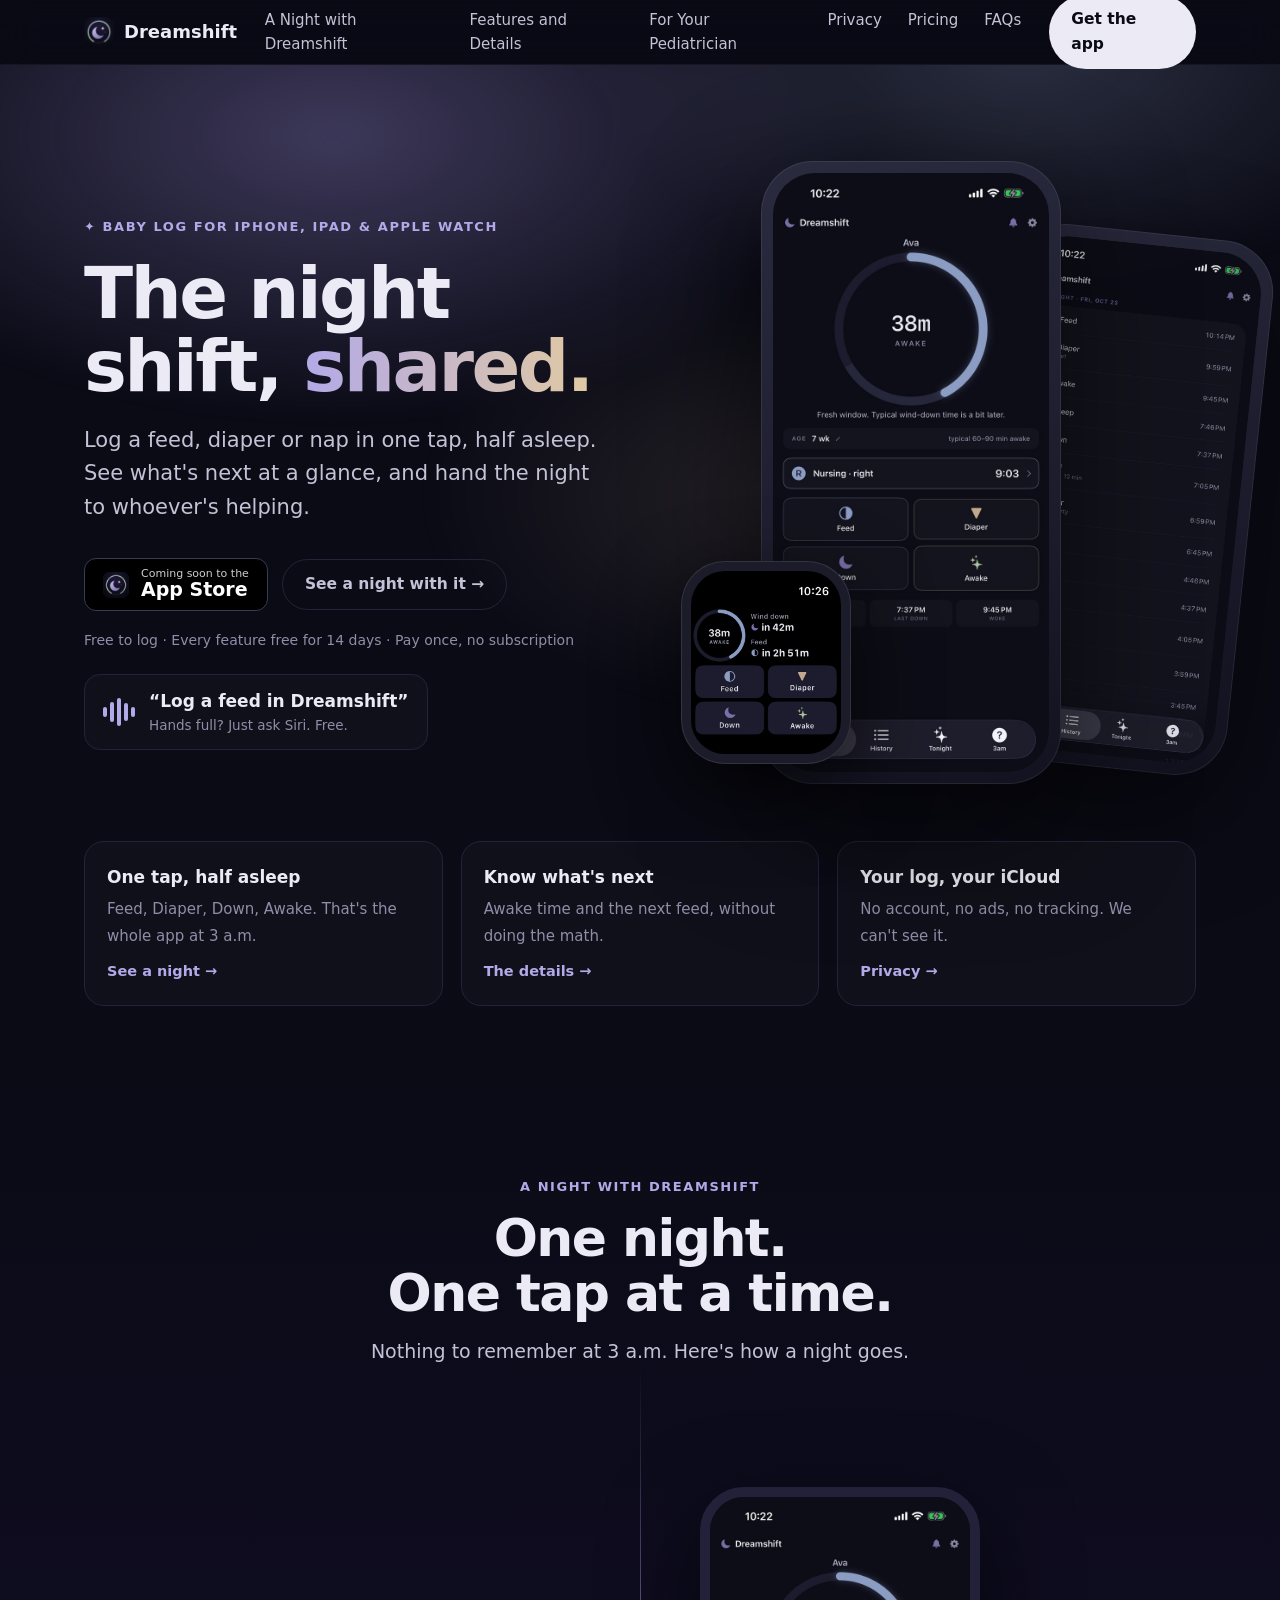
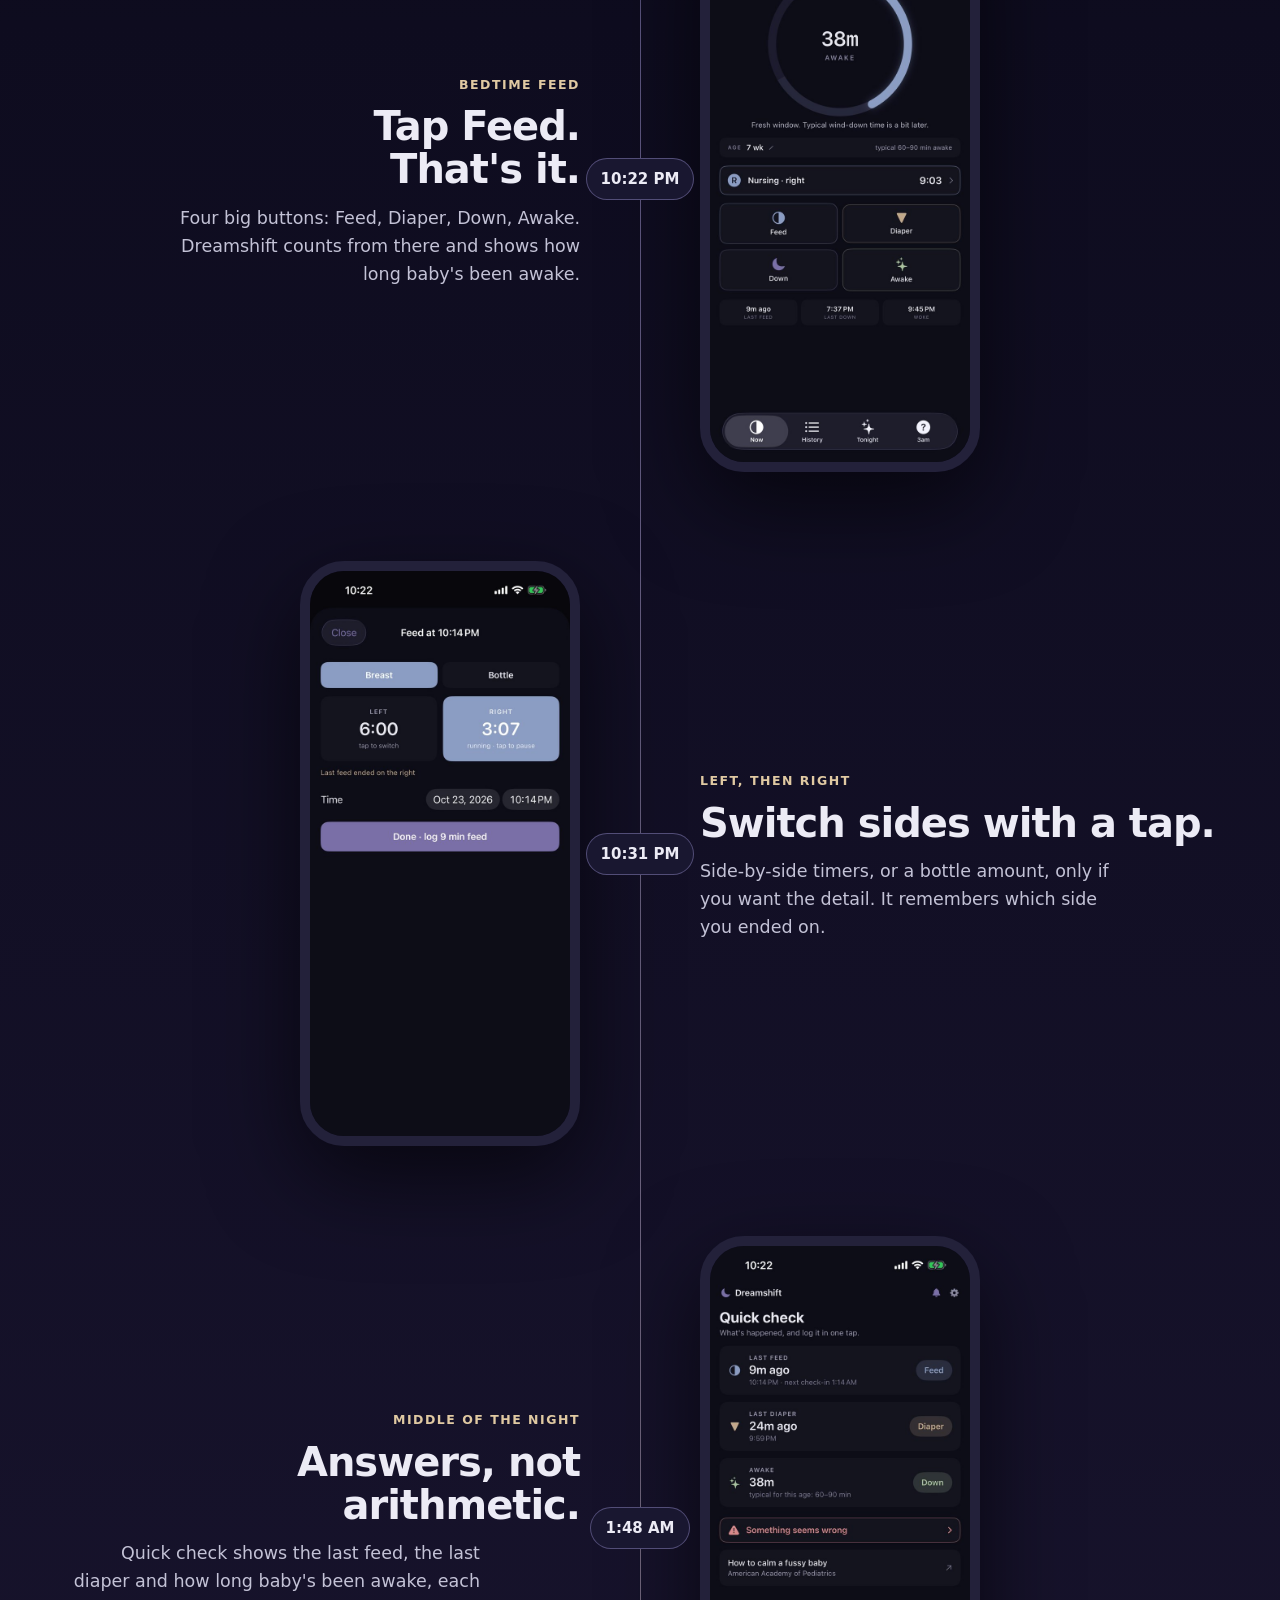
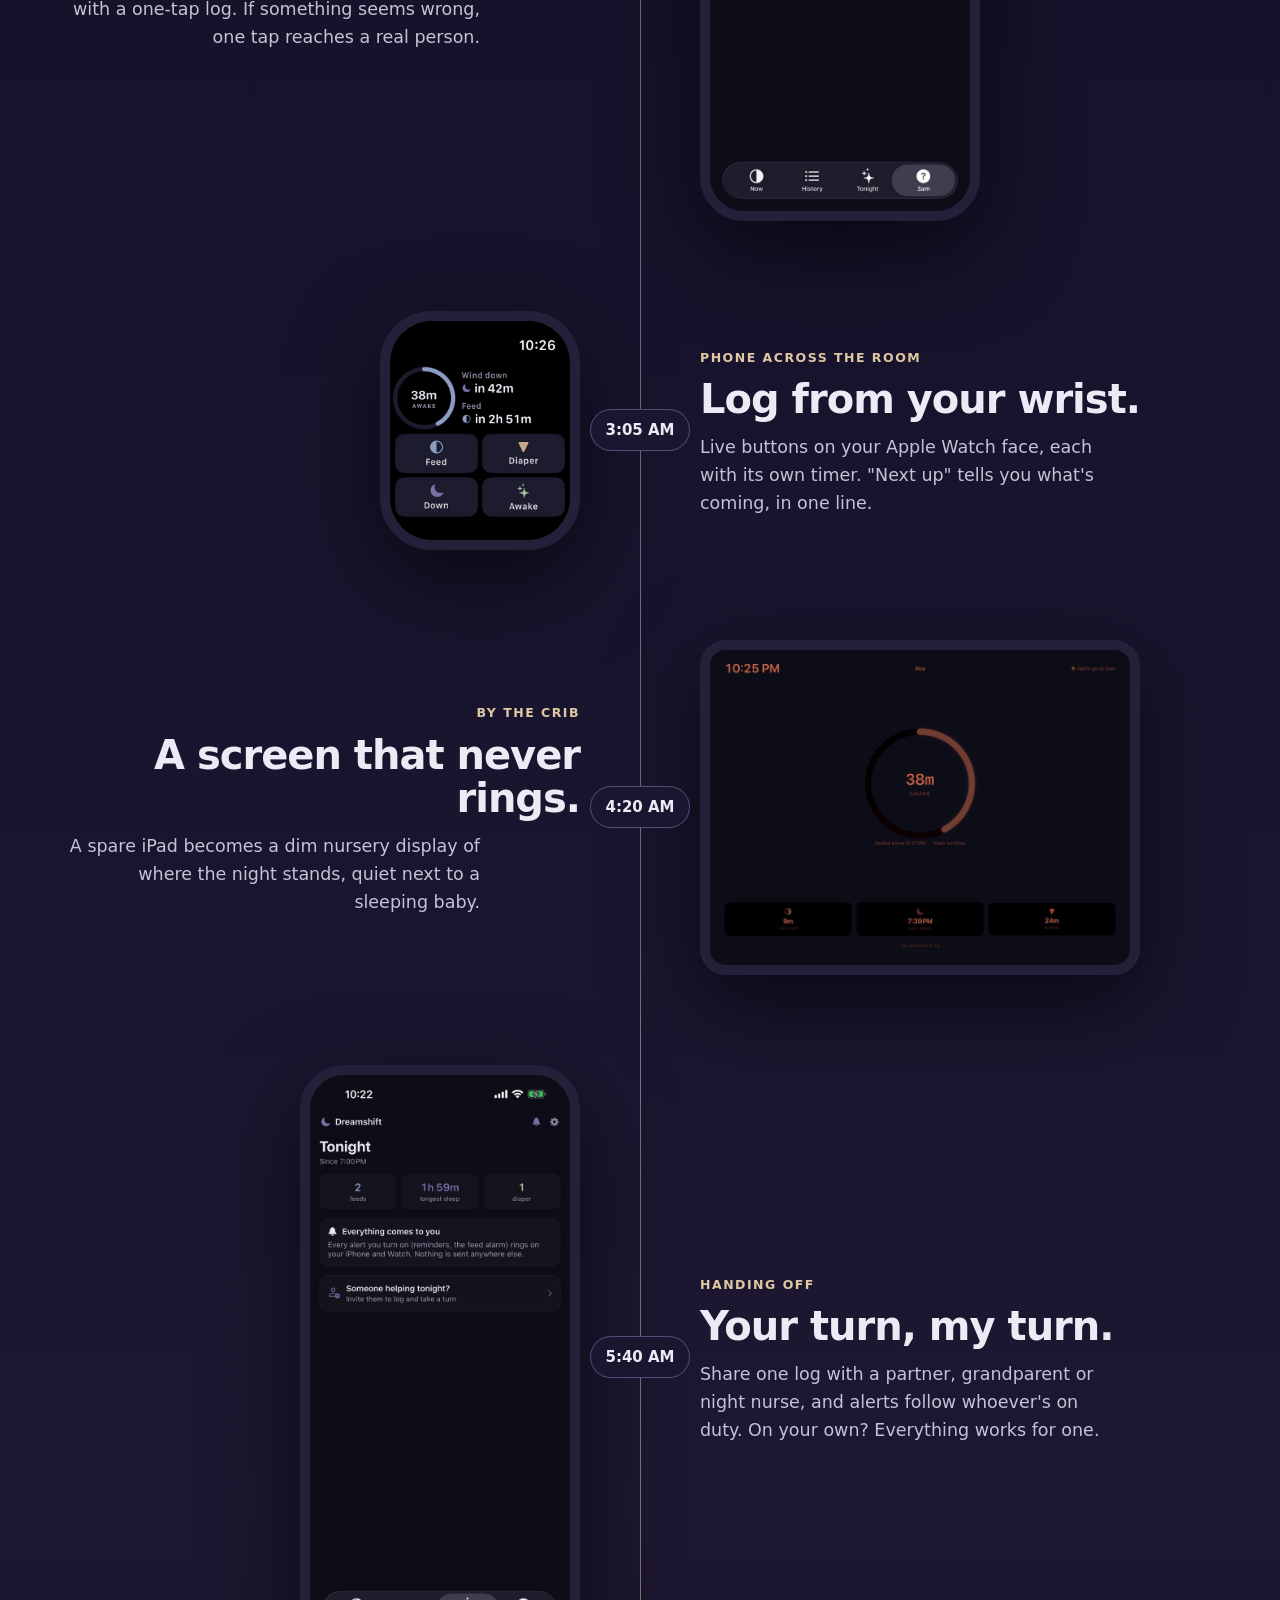
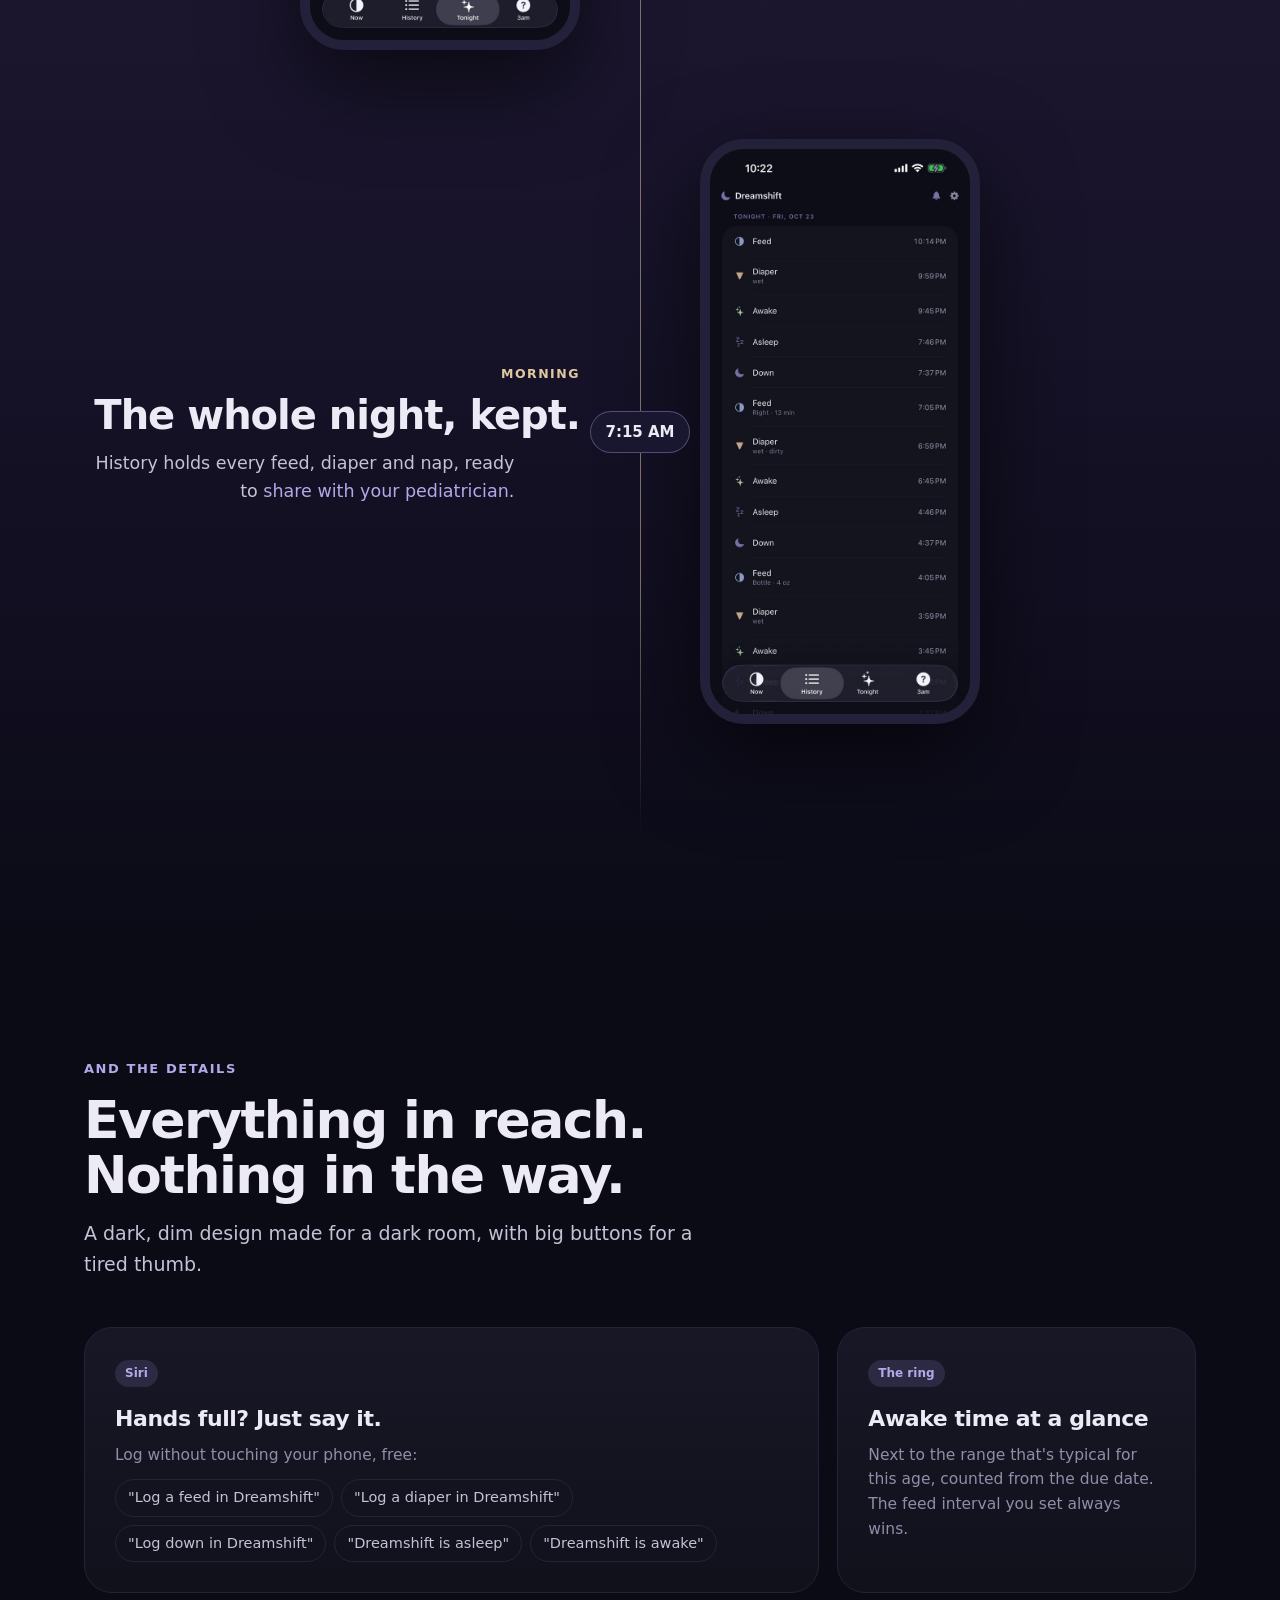
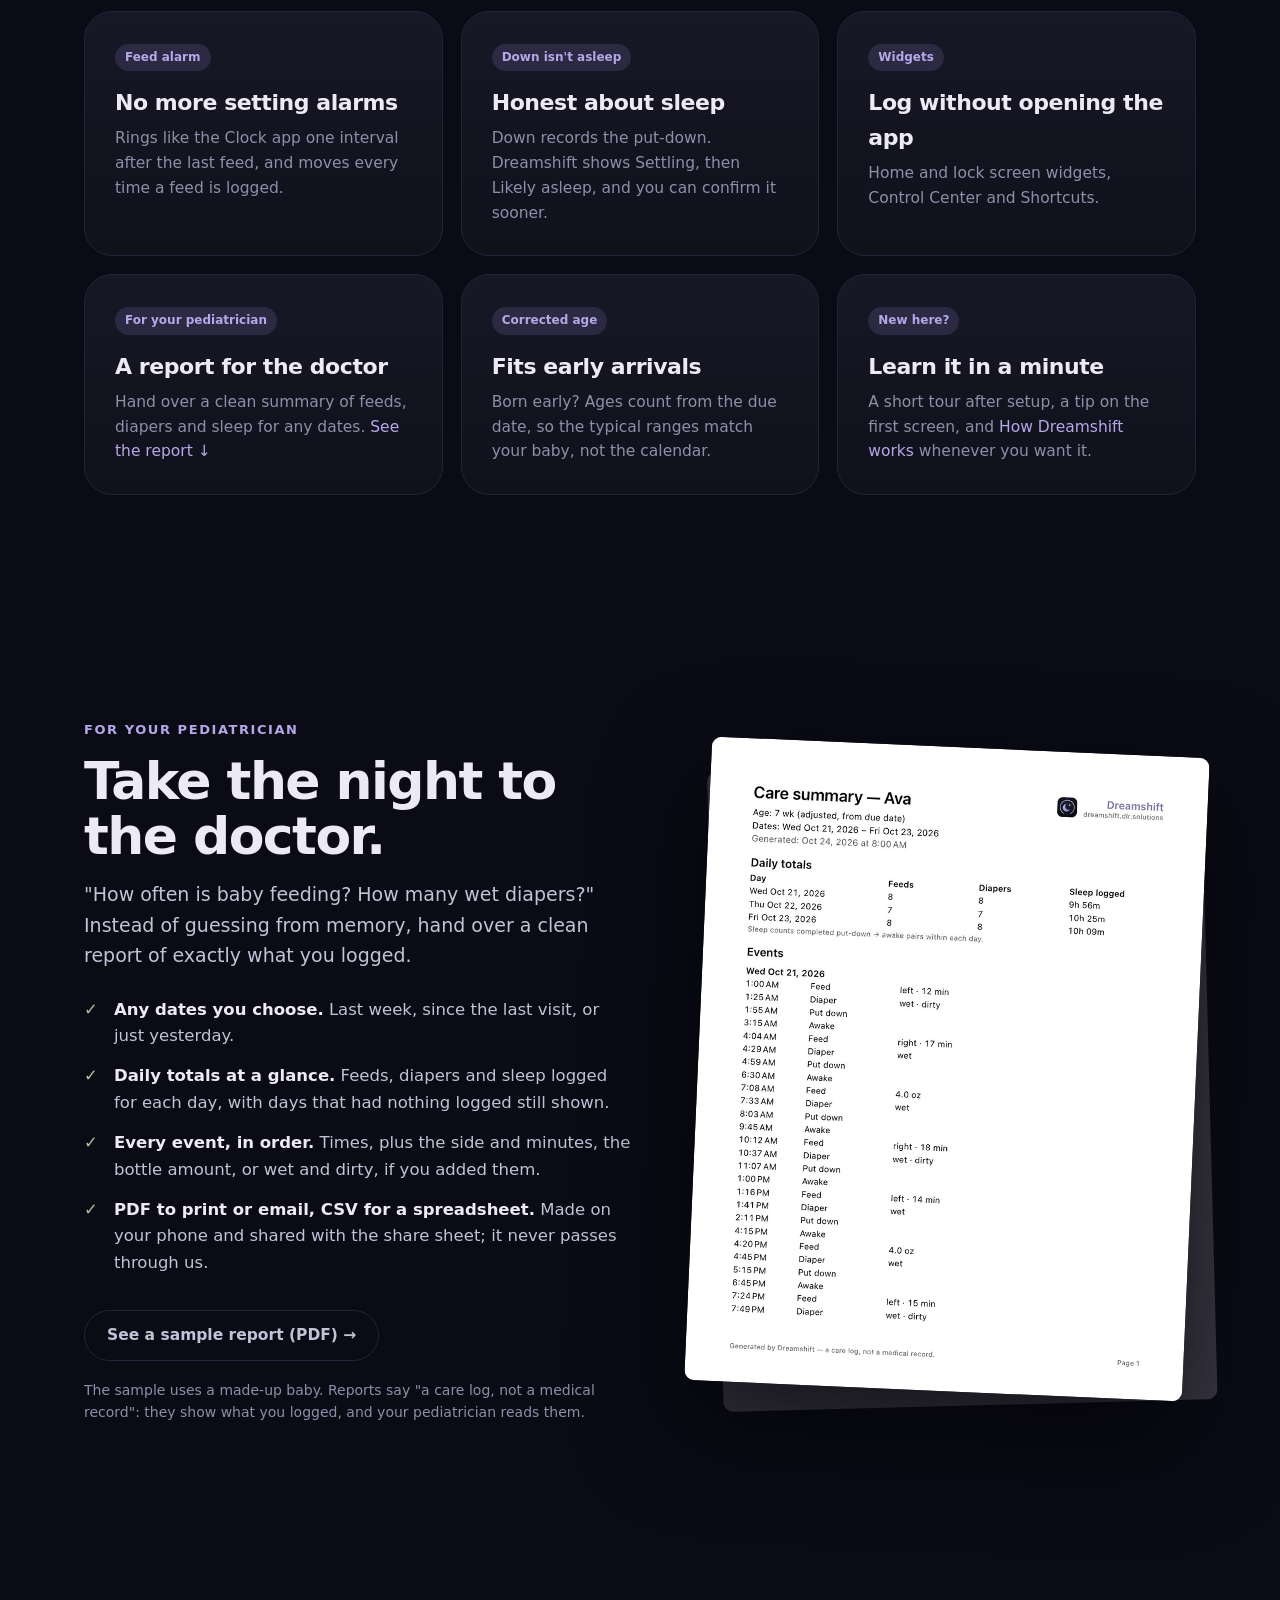
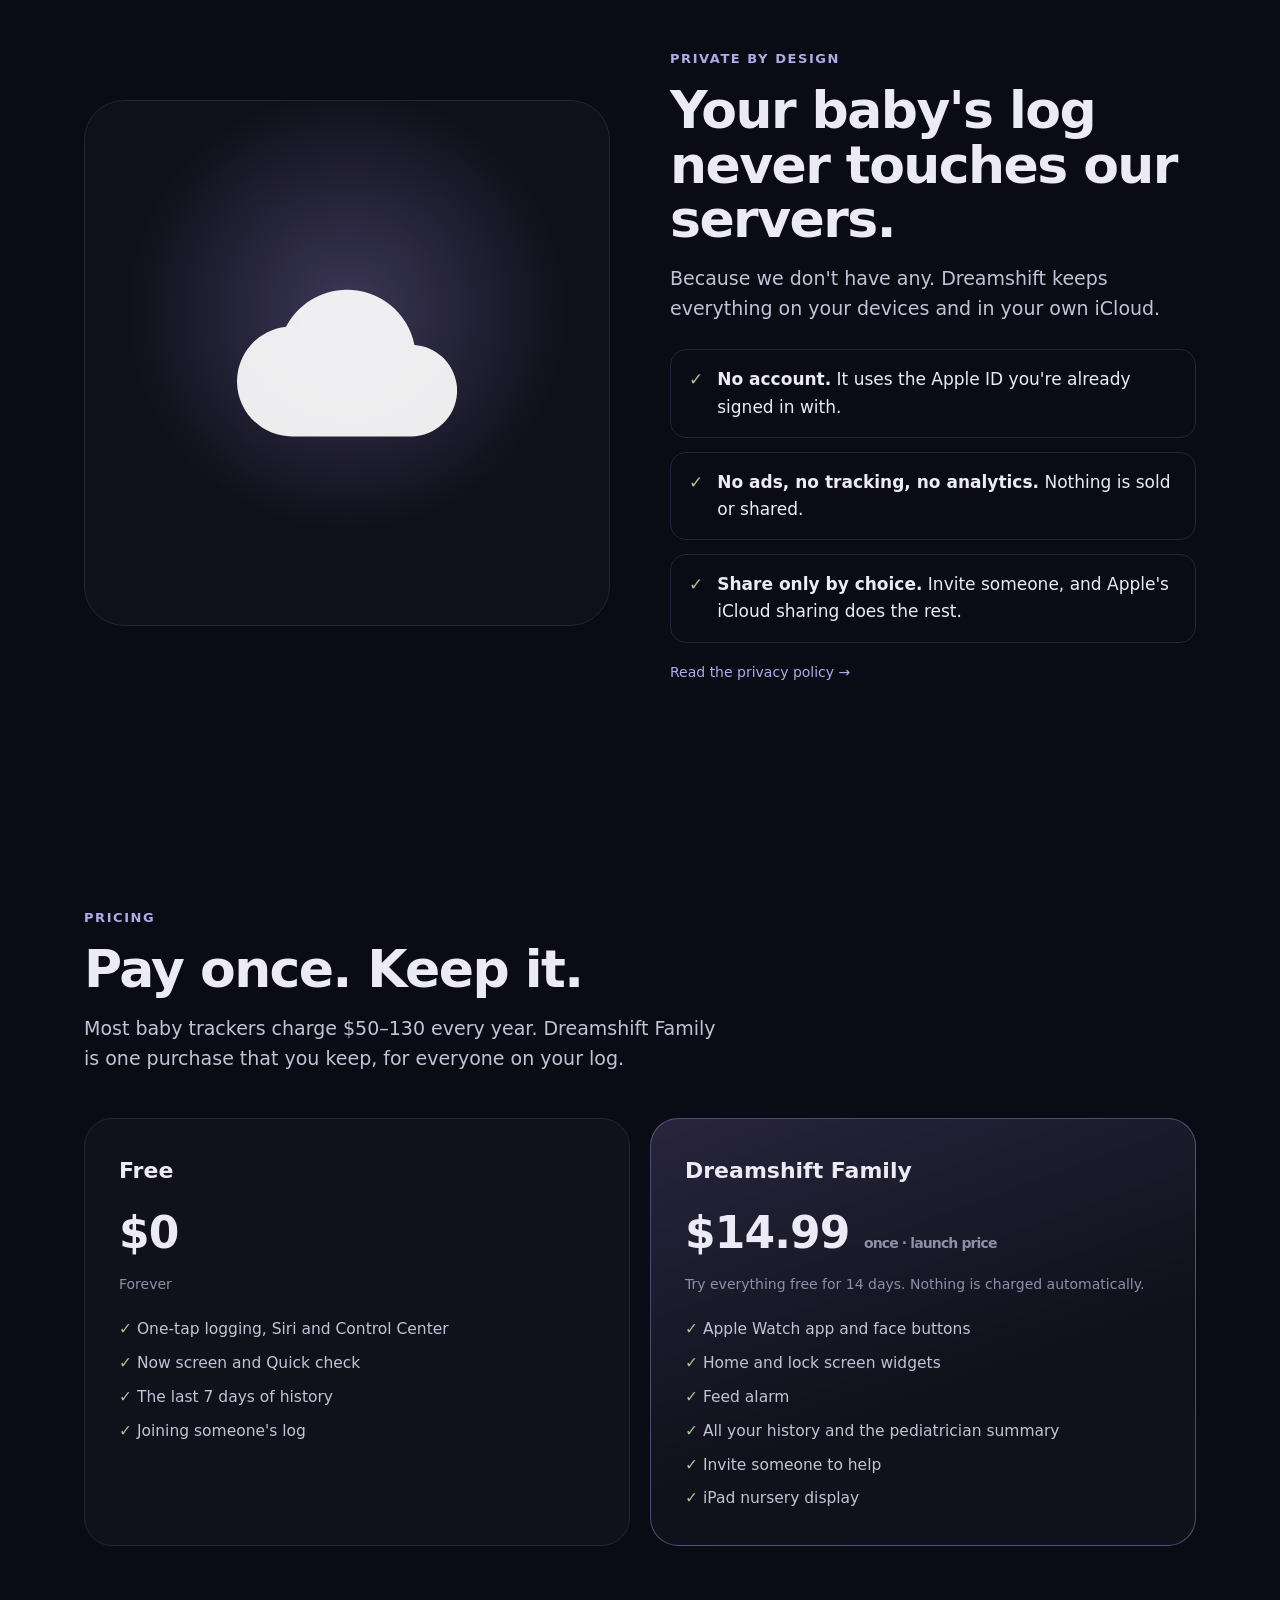
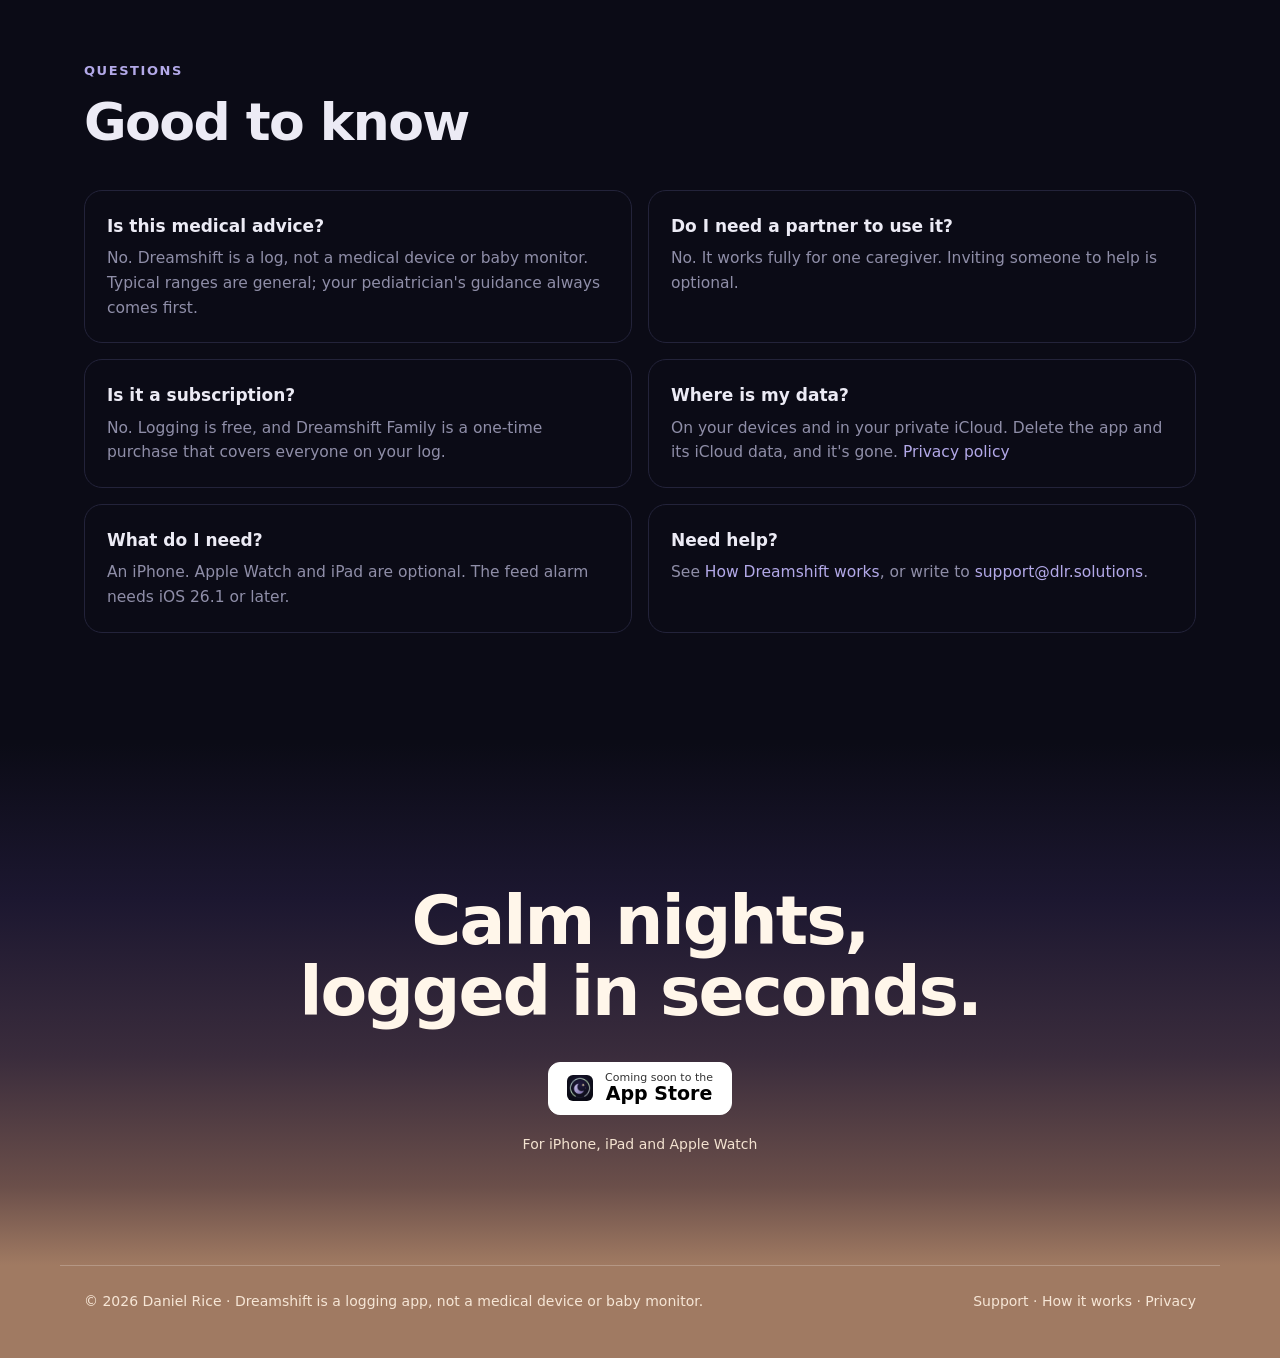
==== commit f50fcd37: "Update index.html" ====
--- a/index.html
+++ b/index.html
@@ -27,6 +27,7 @@
     <a href="#privacy">Privacy</a>
     <a href="#pricing">Pricing</a>
     <a href="#faq">FAQs</a>
+    <a class="menu-get" href="#get">Get Dreamshift</a>
   </div>
   <a class="btn primary" href="#get">Get the app</a>
   <button class="menu-btn" type="button" aria-controls="menu" aria-expanded="false" aria-label="Menu"><span></span><span></span><span></span></button>
@@ -182,7 +183,7 @@
     <div><b>Is it a subscription?</b><p>No. Logging is free, and Dreamshift Family is a one-time purchase that covers everyone on your log.</p></div>
     <div><b>Where is my data?</b><p>On your devices and in your private iCloud. Delete the app and its iCloud data, and it's gone. <a href="privacy/">Privacy policy</a></p></div>
     <div><b>What do I need?</b><p>An iPhone. Apple Watch and iPad are optional. The feed alarm needs iOS 26.1 or later.</p></div>
-    <div><b>Need help?</b><p>See <a href="support/#how-it-works">How Dreamshift works</a>, or write to <a href="mailto:drice1749@gmail.com?subject=Dreamshift">drice1749@gmail.com</a>.</p></div>
+    <div><b>Need help?</b><p>See <a href="support/#how-it-works">How Dreamshift works</a>, or write to <a href="mailto:support@dlr.solutions?subject=Dreamshift">support@dlr.solutions</a>.</p></div>
   </div>
 </div></section>
 </main>
--- a/home.css
+++ b/home.css
@@ -197,7 +197,7 @@
 .sticky-cta { display: none; }
 
 /* Menu button (phone only) and back to top (shown after a screen of scrolling) */
-.menu-btn { display: none; }
+.menu-btn, .menu-get { display: none; }
 .to-top { position: fixed; right: 20px; bottom: 24px; z-index: 25; width: 46px; height: 46px; display: grid; place-items: center;
   border-radius: 50%; background: var(--card); border: 1px solid var(--line); color: var(--ink); font-size: 19px;
   opacity: 0; pointer-events: none; transition: opacity .2s; }
@@ -218,9 +218,16 @@
   .menu-open .menu-btn span:nth-child(1) { transform: translateY(7px) rotate(45deg); }
   .menu-open .menu-btn span:nth-child(2) { opacity: 0; }
   .menu-open .menu-btn span:nth-child(3) { transform: translateY(-7px) rotate(-45deg); }
+  /* The menu drops down only as far as its list (friend's review, 2026-10-25),
+     over a dimmed page; a tap outside closes it */
   .menu-open nav .links { display: flex; flex-direction: column; gap: 0; position: fixed; left: 0; right: 0; top: 56px;
-    height: calc(100dvh - 56px); margin: 0; padding: 8px 20px; background: var(--bg); font-size: 22px; color: var(--ink); }
-  .menu-open nav .links a { padding: 16px 0; border-bottom: 1px solid var(--line); font-weight: 600; }
+    max-height: calc(100dvh - 56px); overflow-y: auto; margin: 0; padding: 4px 20px 20px; background: var(--bg);
+    border-bottom: 1px solid var(--line); border-radius: 0 0 24px 24px; box-shadow: 0 30px 60px rgba(0, 0, 0, .55);
+    font-size: 20px; color: var(--ink); }
+  .menu-open nav .links a { padding: 14px 0; border-bottom: 1px solid var(--line); font-weight: 600; }
+  .menu-open nav .links .menu-get { display: block; margin-top: 16px; padding: 14px; border: 0; border-radius: 16px;
+    background: var(--ink); color: #0b0b16; text-align: center; font-size: 17px; font-weight: 700; }
+  .menu-open::after { content: ""; position: fixed; inset: 0; z-index: 15; background: rgba(5, 5, 12, .6); }
   .menu-open { overflow: hidden; }
   .menu-open .sticky-cta, .menu-open .to-top { display: none; }
   .to-top { right: 16px; bottom: calc(80px + env(safe-area-inset-bottom)); }
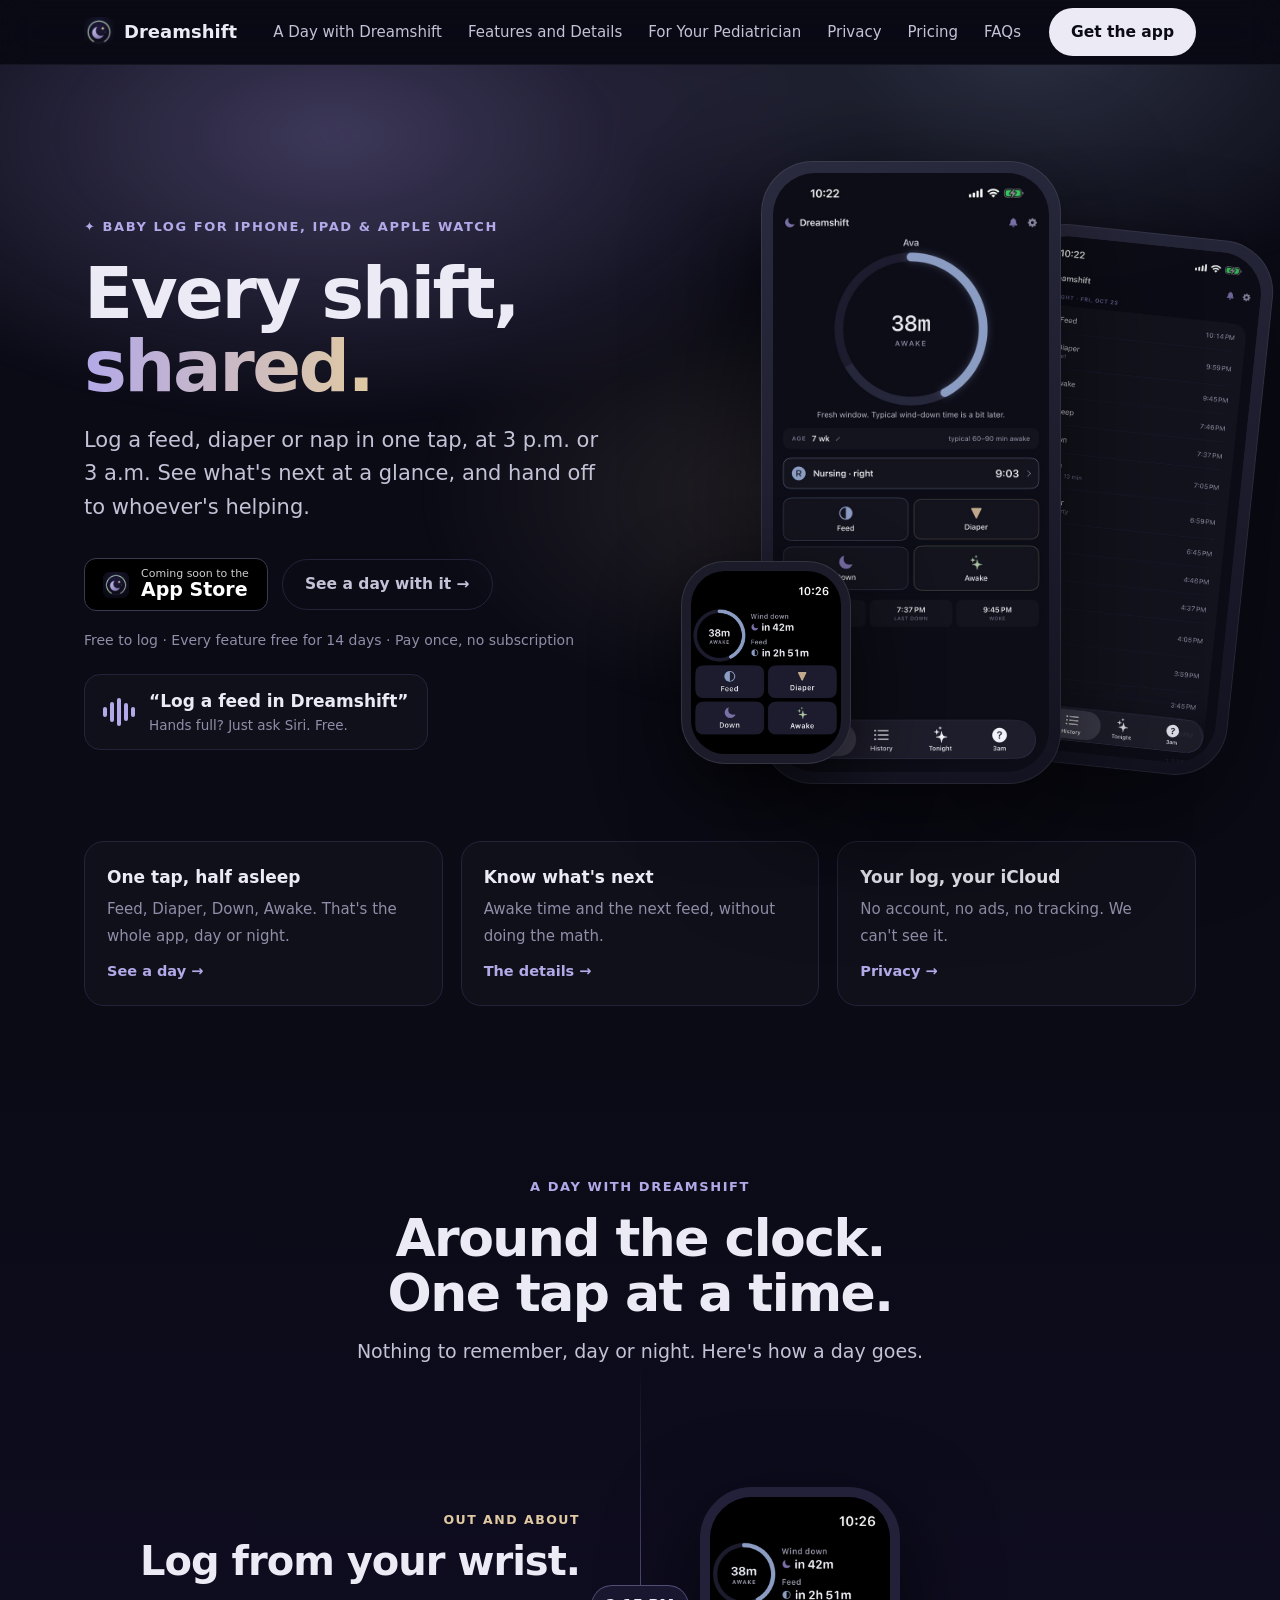
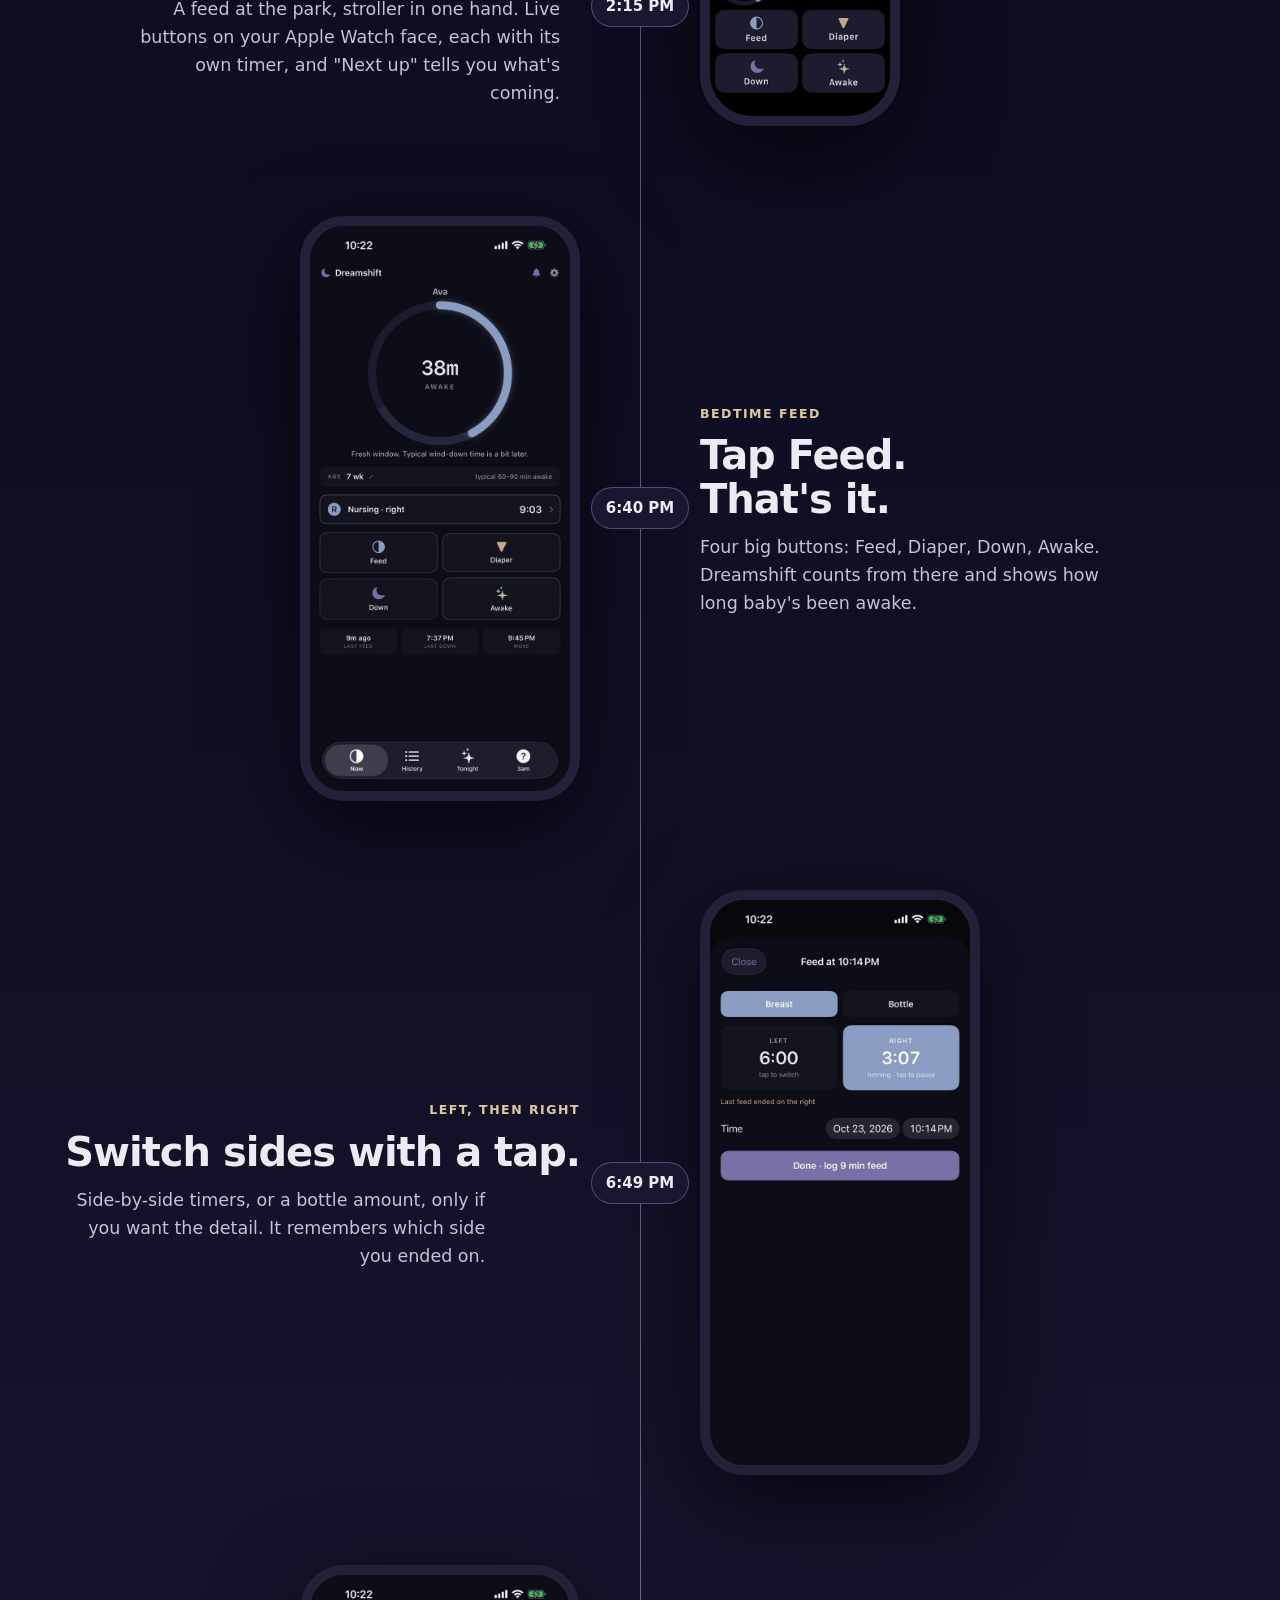
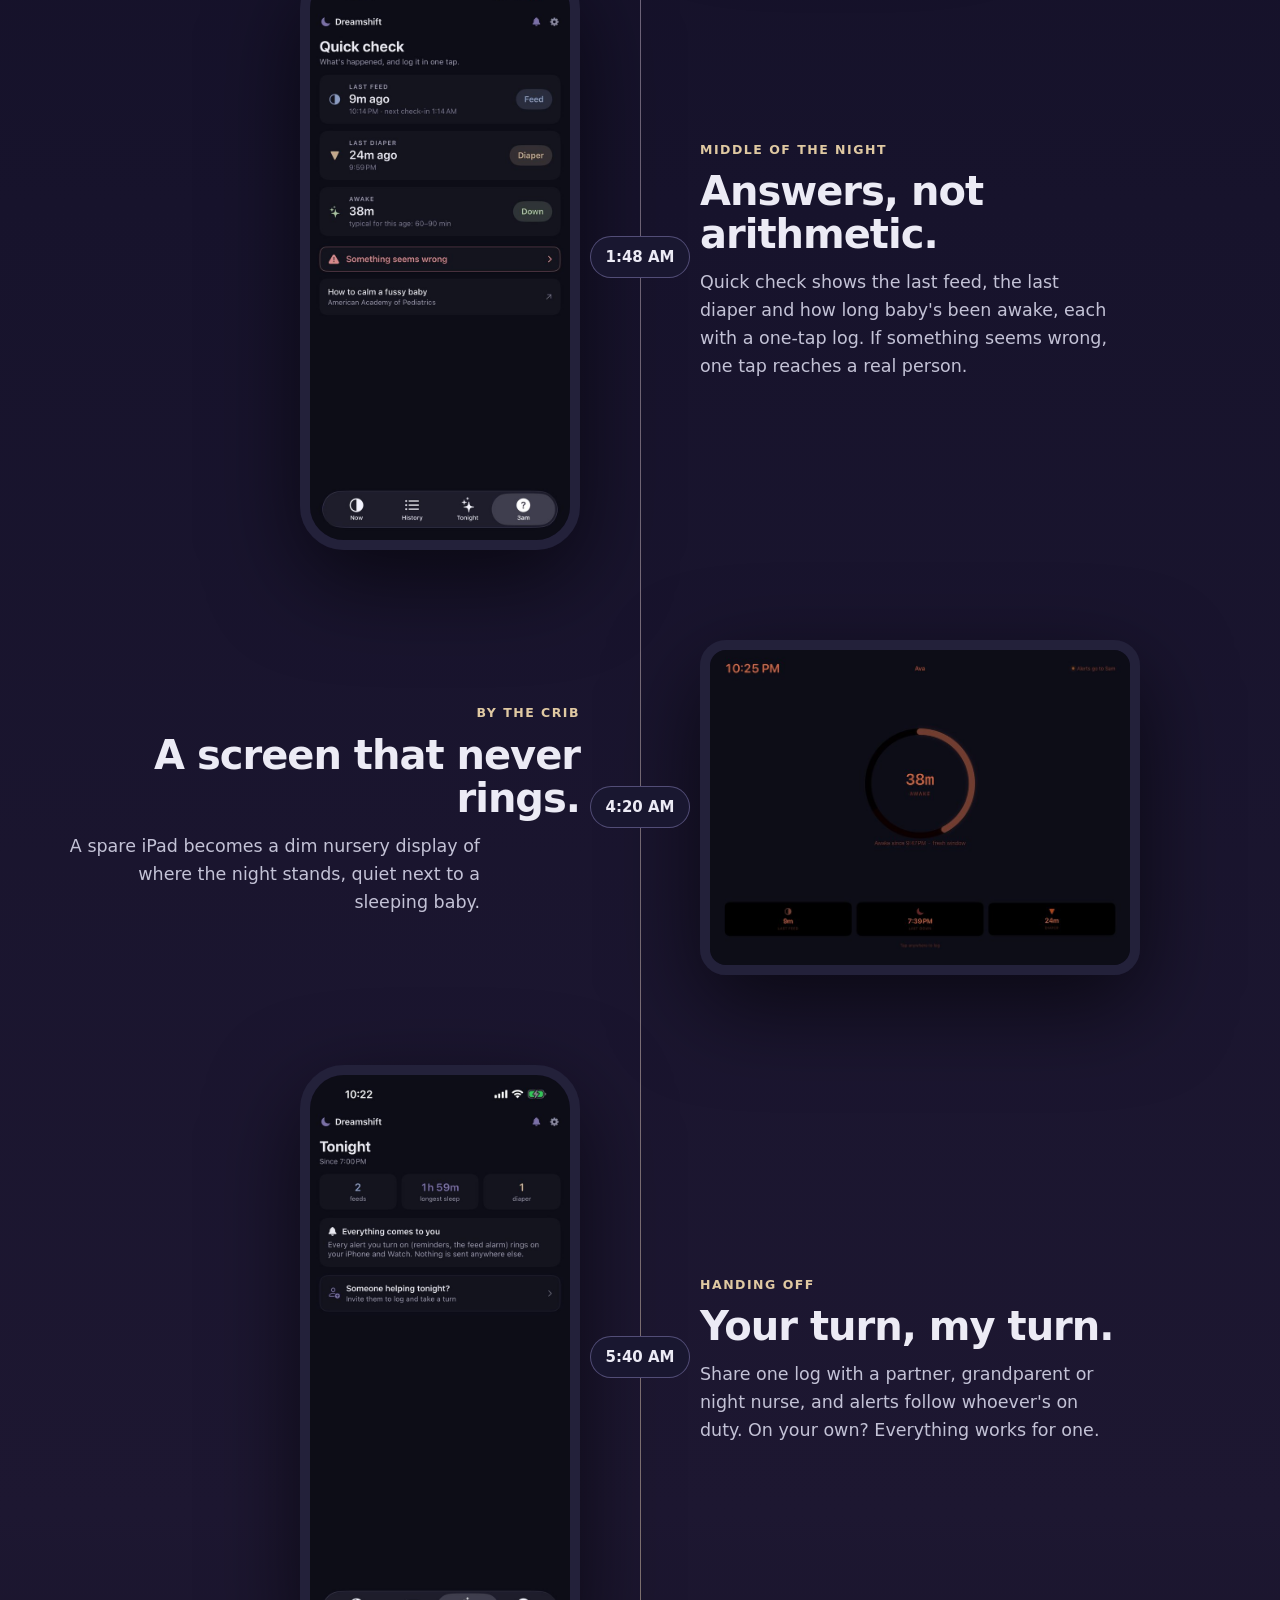
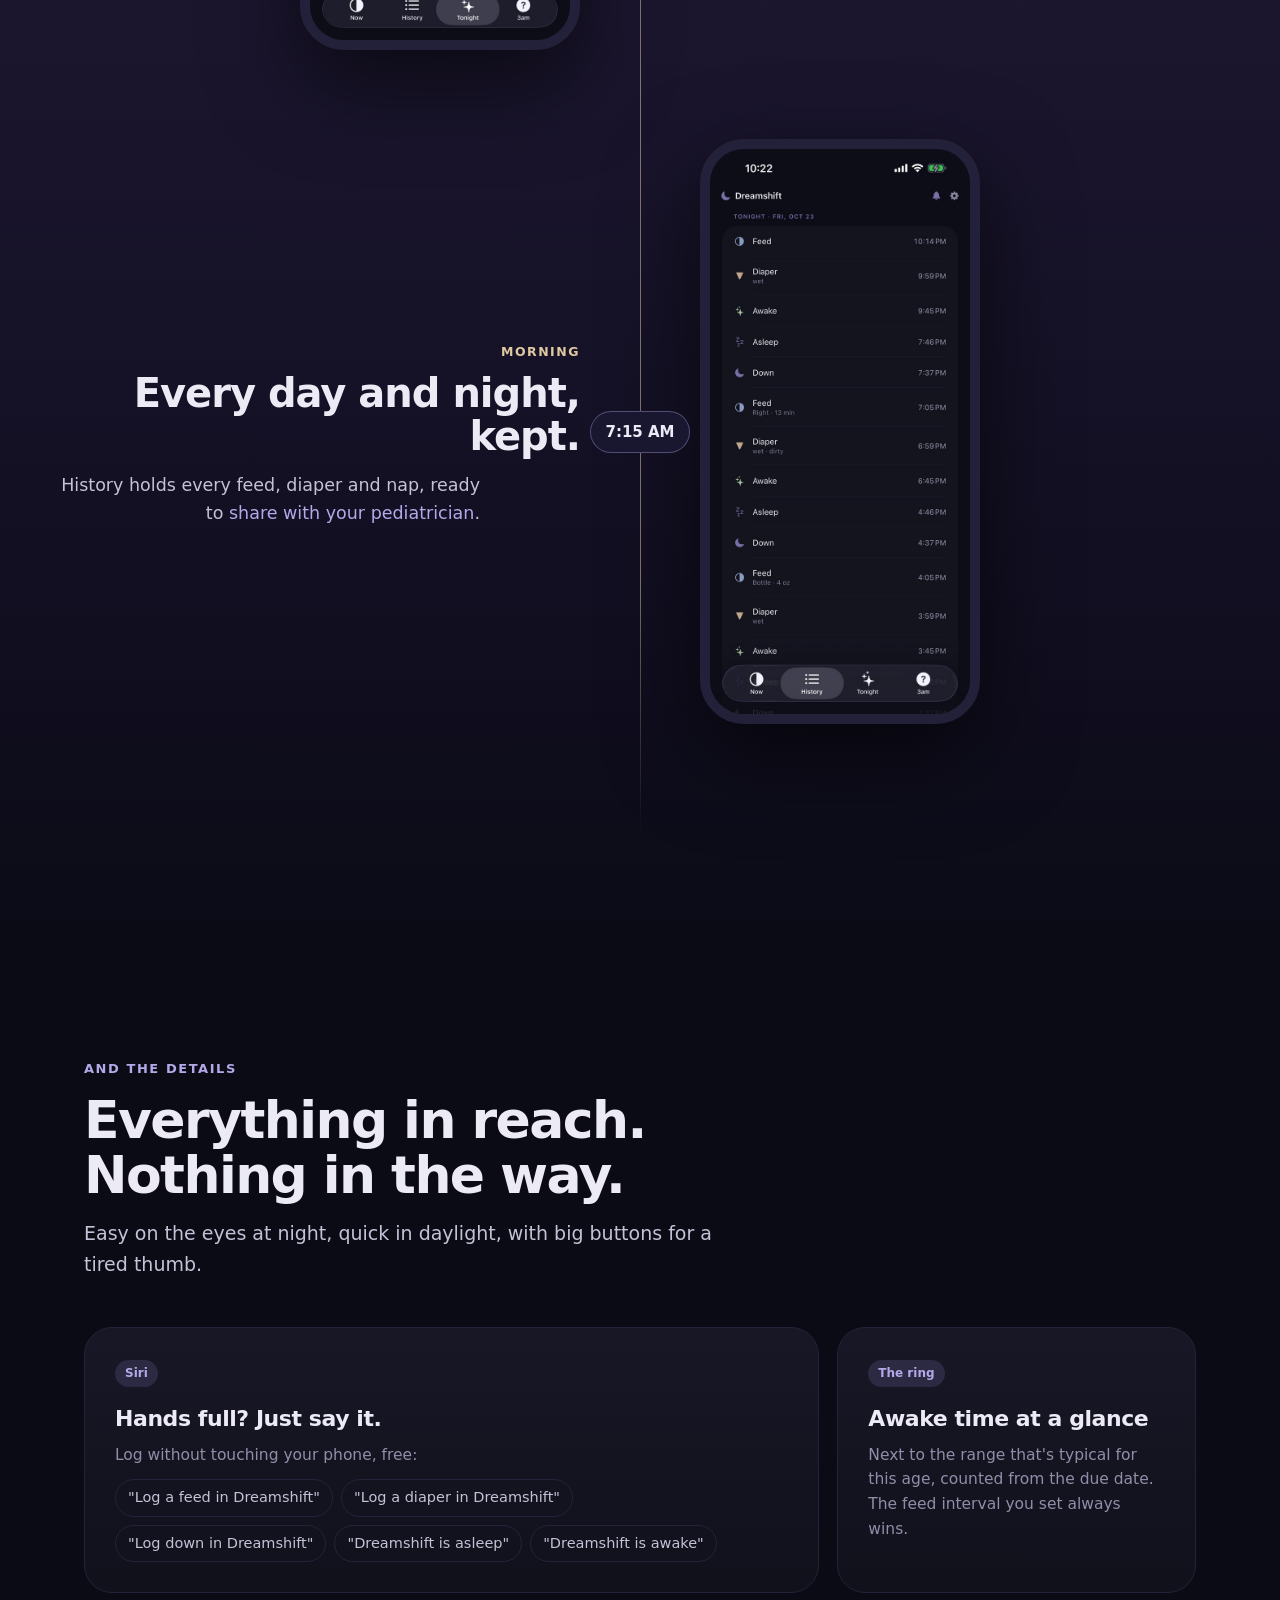
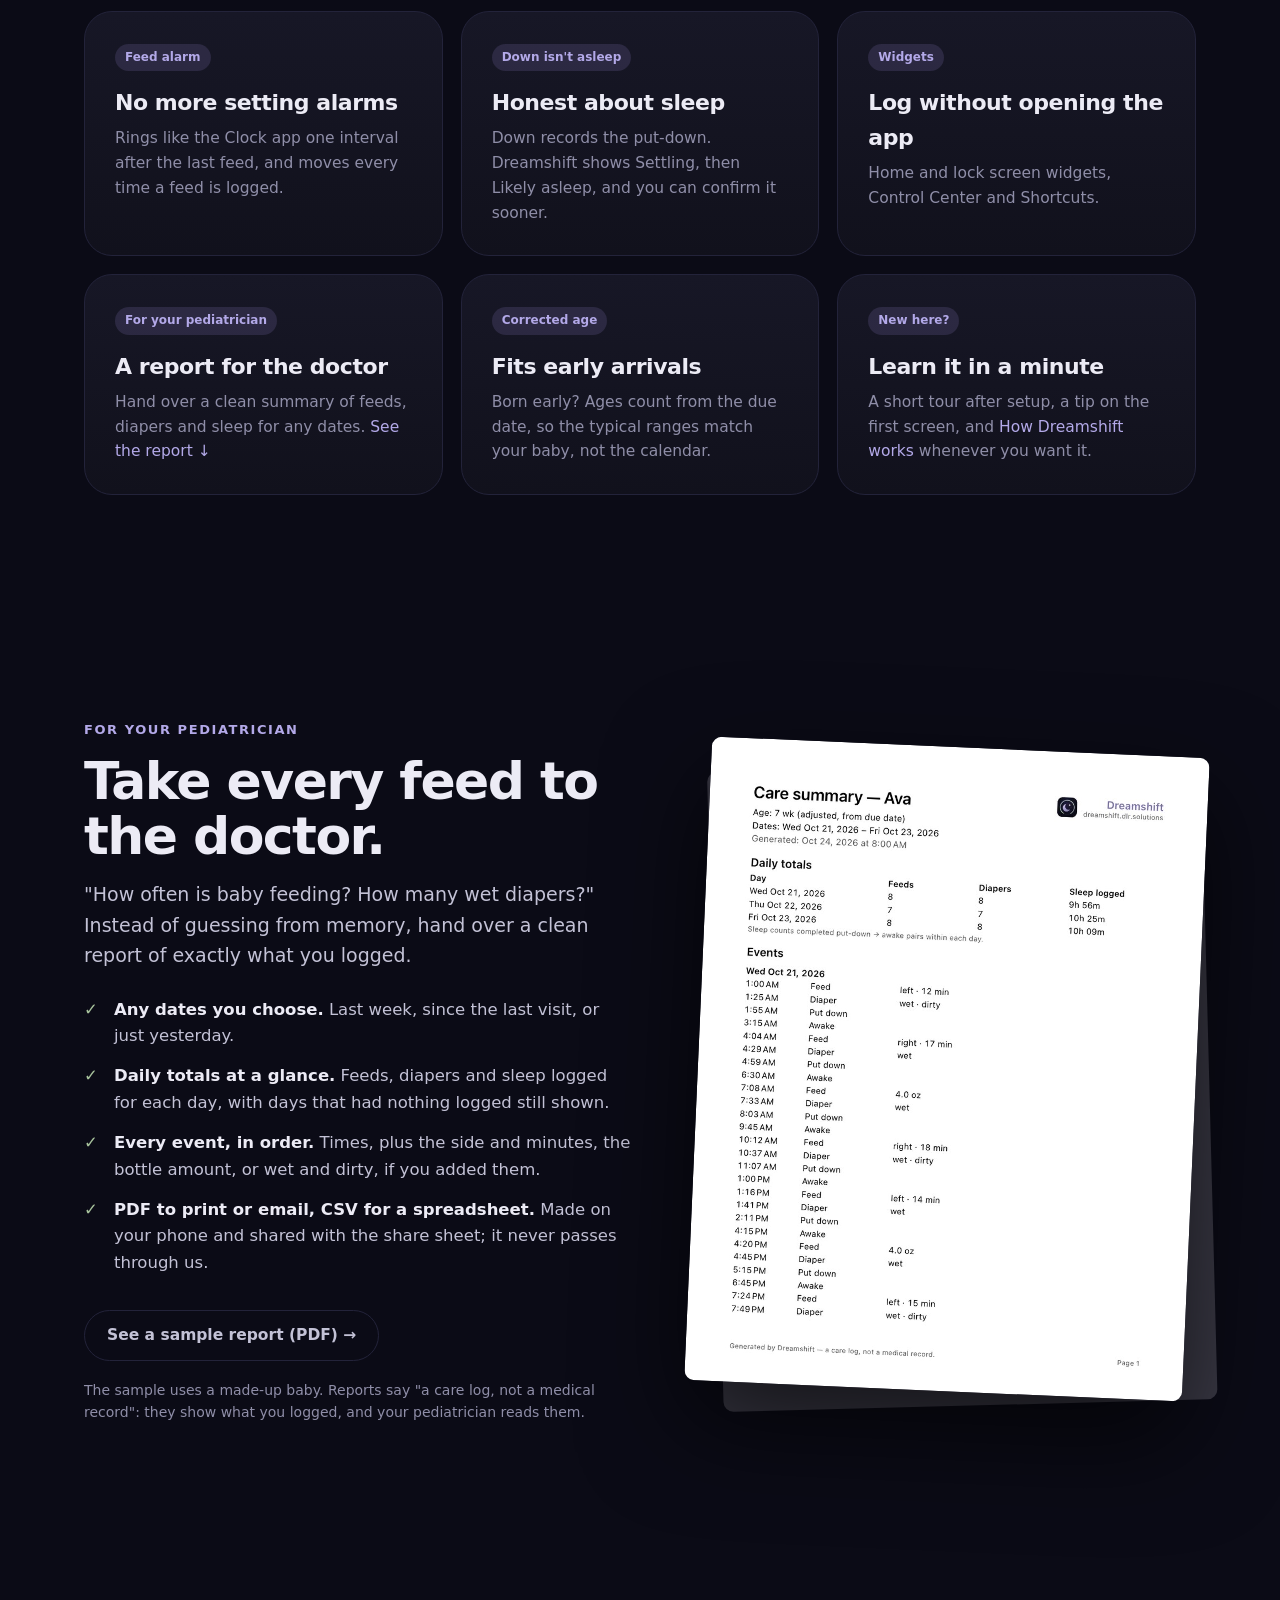
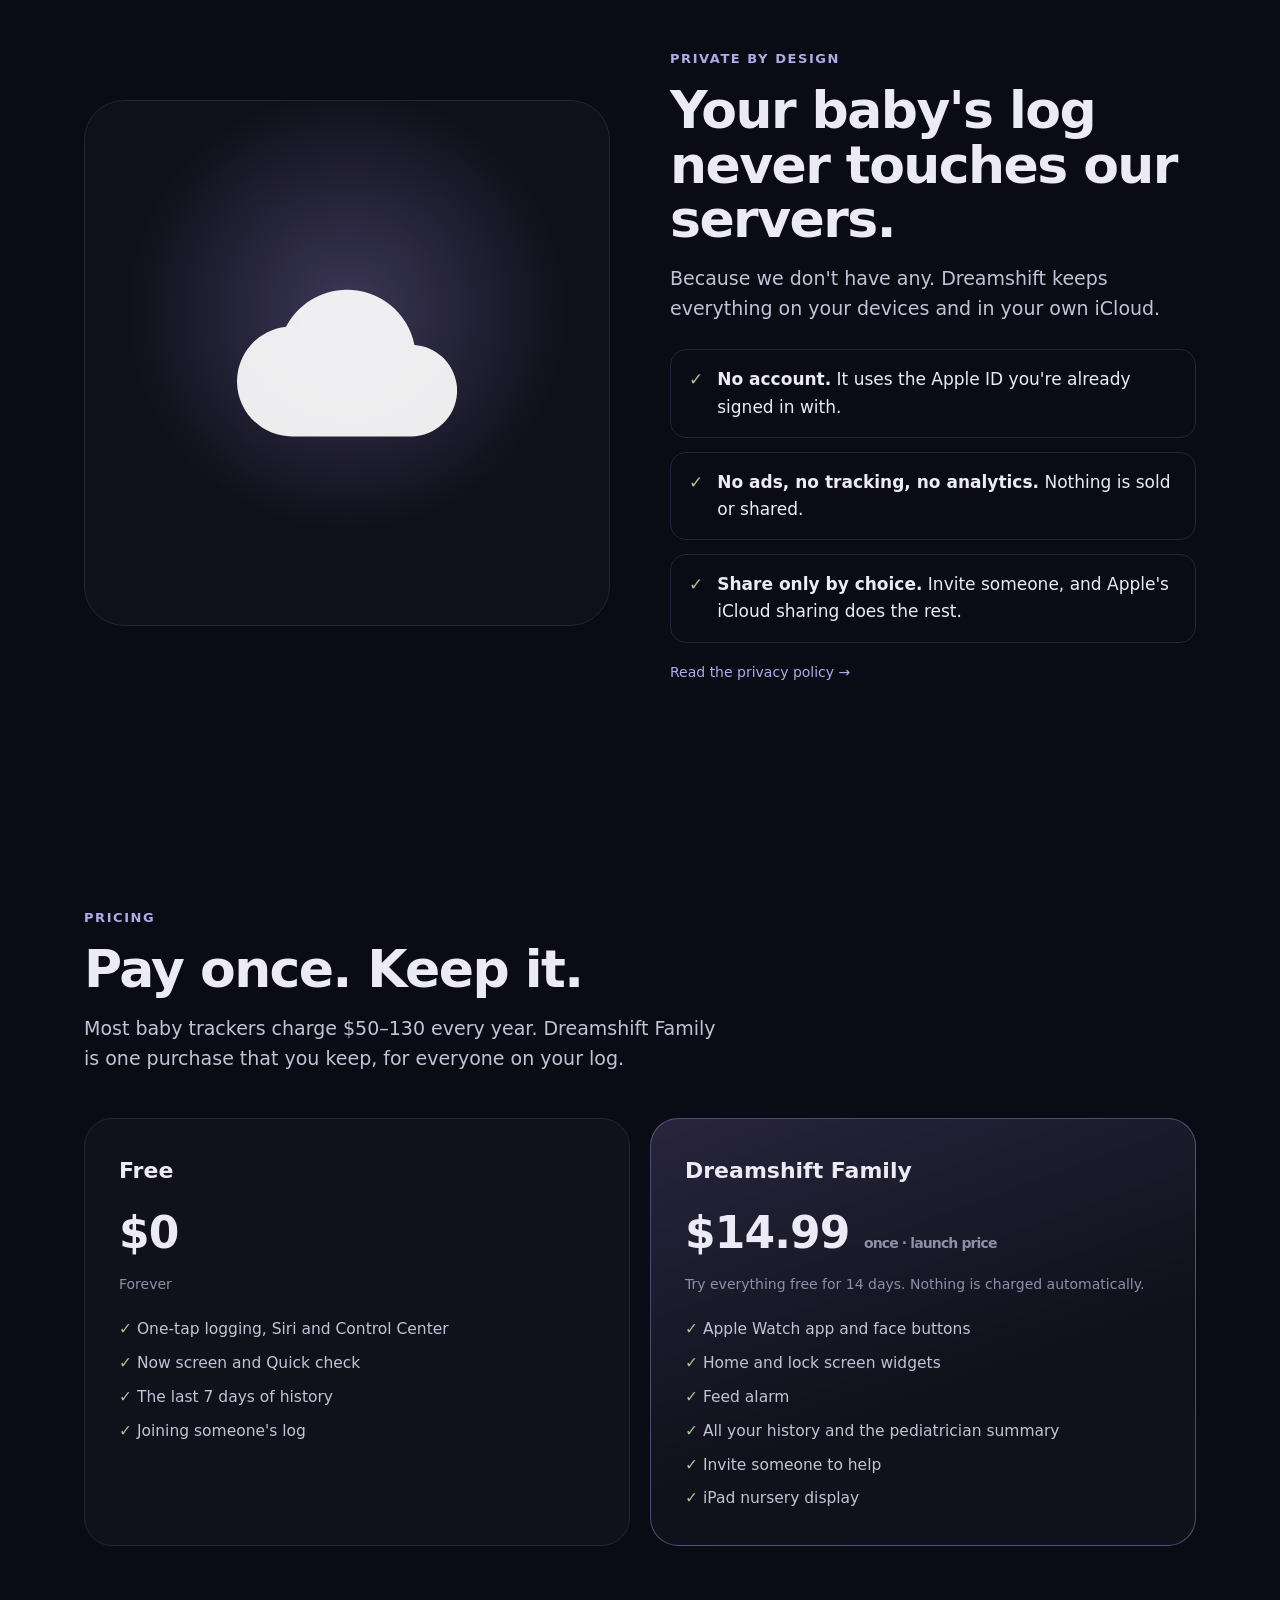
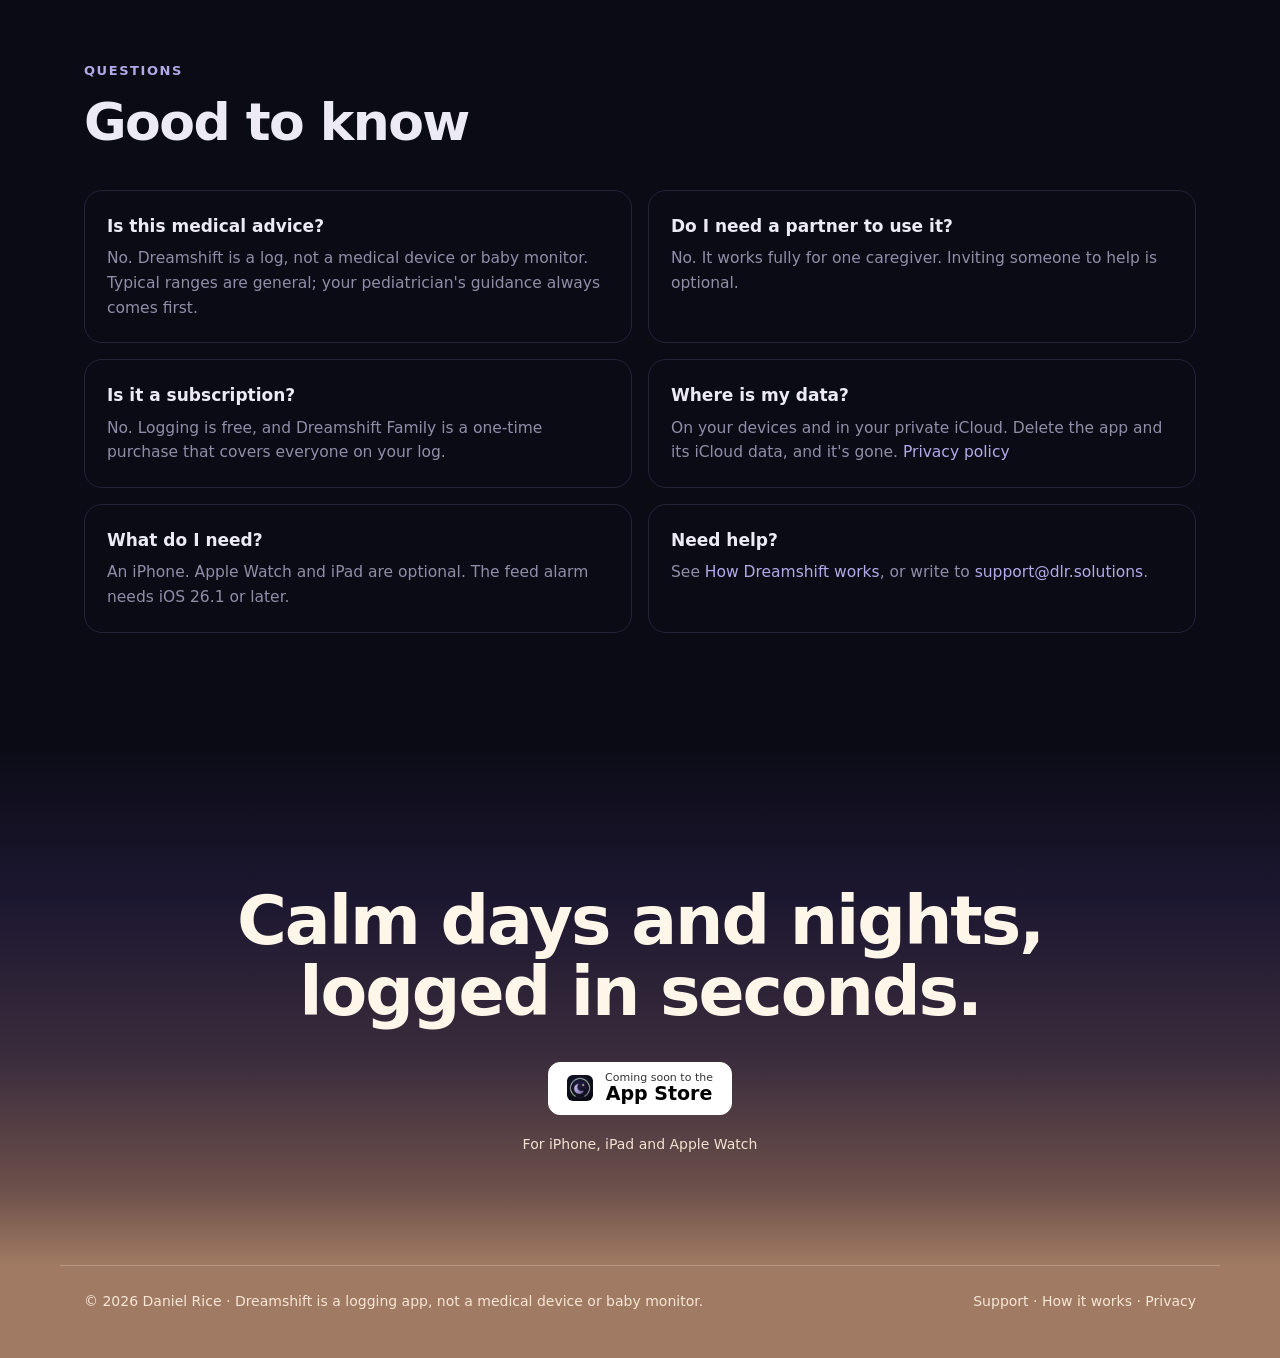
==== commit b55c4f40: "Update index.html" ====
--- a/index.html
+++ b/index.html
@@ -3,10 +3,10 @@
 <head>
 <meta charset="utf-8">
 <meta name="viewport" content="width=device-width, initial-scale=1, viewport-fit=cover">
-<title>Dreamshift · The night shift, shared</title>
+<title>Dreamshift · Every shift, shared</title>
 <meta name="description" content="A calm, one-tap baby log for iPhone, iPad and Apple Watch. Feeds, diapers and sleep, shared with whoever's helping. Private by design. Pay once.">
 <meta name="theme-color" content="#0b0b16">
-<meta property="og:title" content="Dreamshift · The night shift, shared">
+<meta property="og:title" content="Dreamshift · Every shift, shared">
 <meta property="og:description" content="A calm, one-tap baby log for iPhone, iPad and Apple Watch. Private by design. Pay once.">
 <meta property="og:image" content="https://dreamshift.dlr.solutions/assets/og.jpg">
 <meta property="og:type" content="website">
@@ -21,7 +21,7 @@
 <nav aria-label="Main"><div class="wrap">
   <a class="logo" href="./"><img src="assets/icon.png" alt="">Dreamshift</a>
   <div class="links" id="menu">
-    <a href="#night">A Night with Dreamshift</a>
+    <a href="#night">A Day with Dreamshift</a>
     <a href="#details">Features and Details</a>
     <a href="#report">For Your Pediatrician</a>
     <a href="#privacy">Privacy</a>
@@ -39,11 +39,11 @@
   <div class="wrap hero-grid">
     <div>
       <span class="eyebrow">✦ Baby log for iPhone, iPad &amp; Apple Watch</span>
-      <h1>The night shift, <em>shared.</em></h1>
-      <p class="lede">Log a feed, diaper or nap in one tap, half asleep. See what's next at a glance, and hand the night to whoever's helping.</p>
+      <h1>Every shift, <em>shared.</em></h1>
+      <p class="lede">Log a feed, diaper or nap in one tap, at 3 p.m. or 3 a.m. See what's next at a glance, and hand off to whoever's helping.</p>
       <div class="ctas">
         <a class="store" href="#get" aria-label="Coming soon to the App Store"><img src="assets/icon.png" alt="" width="26" height="26" style="border-radius:6px"><span><small>Coming soon to the</small><b>App Store</b></span></a>
-        <a class="btn ghost" href="#night">See a night with it →</a>
+        <a class="btn ghost" href="#night">See a day with it →</a>
       </div>
       <p class="fine">Free to log · Every feature free for 14 days · Pay once, no subscription</p>
       <a class="siri" href="#siri">
@@ -58,7 +58,7 @@
     </div>
   </div>
   <div class="wrap trio">
-    <a href="#night"><b>One tap, half asleep</b><span>Feed, Diaper, Down, Awake. That's the whole app at 3 a.m.</span><u>See a night →</u></a>
+    <a href="#night"><b>One tap, half asleep</b><span>Feed, Diaper, Down, Awake. That's the whole app, day or night.</span><u>See a day →</u></a>
     <a href="#details"><b>Know what's next</b><span>Awake time and the next feed, without doing the math.</span><u>The details →</u></a>
     <a href="#privacy"><b>Your log, your iCloud</b><span>No account, no ads, no tracking. We can't see it.</span><u>Privacy →</u></a>
   </div>
@@ -66,30 +66,30 @@
 
 <section class="night" id="night">
   <div class="wrap center">
-    <span class="kicker">A night with Dreamshift</span>
-    <h2>One night.<br>One tap at a time.</h2>
-    <p class="sub">Nothing to remember at 3 a.m. Here's how a night goes.</p>
+    <span class="kicker">A day with Dreamshift</span>
+    <h2>Around the clock.<br>One tap at a time.</h2>
+    <p class="sub">Nothing to remember, day or night. Here's how a day goes.</p>
   </div>
   <div class="wrap timeline">
     <div class="moment left">
+      <div class="copy"><span class="tag">Out and about</span><h3>Log from your wrist.</h3><p>A feed at the park, stroller in one hand. Live buttons on your Apple Watch face, each with its own timer, and "Next up" tells you what's coming.</p></div>
+      <div class="time"><span>2:15 PM</span></div>
+      <div class="vis on-watch"><img src="assets/01-watch.jpg" alt="Dreamshift on Apple Watch with wind-down and feed countdowns" loading="lazy"></div>
+    </div>
+    <div class="moment right">
       <div class="copy"><span class="tag">Bedtime feed</span><h3>Tap Feed.<br>That's it.</h3><p>Four big buttons: Feed, Diaper, Down, Awake. Dreamshift counts from there and shows how long baby's been awake.</p></div>
-      <div class="time"><span>10:22 PM</span></div>
+      <div class="time"><span>6:40 PM</span></div>
       <div class="vis"><img src="assets/01-now.jpg" alt="The Now screen: awake time, the four log buttons and the last feed" loading="lazy"></div>
     </div>
+    <div class="moment left">
+      <div class="copy"><span class="tag">Left, then right</span><h3>Switch sides with a tap.</h3><p>Side-by-side timers, or a bottle amount, only if you want the detail. It remembers which side you ended on.</p></div>
+      <div class="time"><span>6:49 PM</span></div>
+      <div class="vis"><img src="assets/02-feed-details.jpg" alt="Breastfeeding timers for the left and right side" loading="lazy"></div>
+    </div>
     <div class="moment right">
-      <div class="copy"><span class="tag">Left, then right</span><h3>Switch sides with a tap.</h3><p>Side-by-side timers, or a bottle amount, only if you want the detail. It remembers which side you ended on.</p></div>
-      <div class="time"><span>10:31 PM</span></div>
-      <div class="vis"><img src="assets/02-feed-details.jpg" alt="Breastfeeding timers for the left and right side" loading="lazy"></div>
-    </div>
-    <div class="moment left">
       <div class="copy"><span class="tag">Middle of the night</span><h3>Answers, not arithmetic.</h3><p>Quick check shows the last feed, the last diaper and how long baby's been awake, each with a one-tap log. If something seems wrong, one tap reaches a real person.</p></div>
       <div class="time"><span>1:48 AM</span></div>
       <div class="vis"><img src="assets/04-quick-check.jpg" alt="Quick check: last feed, last diaper and awake time" loading="lazy"></div>
-    </div>
-    <div class="moment right">
-      <div class="copy"><span class="tag">Phone across the room</span><h3>Log from your wrist.</h3><p>Live buttons on your Apple Watch face, each with its own timer. "Next up" tells you what's coming, in one line.</p></div>
-      <div class="time"><span>3:05 AM</span></div>
-      <div class="vis on-watch"><img src="assets/01-watch.jpg" alt="Dreamshift on Apple Watch with wind-down and feed countdowns" loading="lazy"></div>
     </div>
     <div class="moment left">
       <div class="copy"><span class="tag">By the crib</span><h3>A screen that never rings.</h3><p>A spare iPad becomes a dim nursery display of where the night stands, quiet next to a sleeping baby.</p></div>
@@ -102,9 +102,9 @@
       <div class="vis"><img src="assets/05-tonight.jpg" alt="Tonight: the night's totals at a glance" loading="lazy"></div>
     </div>
     <div class="moment left">
-      <div class="copy"><span class="tag">Morning</span><h3>The whole night, kept.</h3><p>History holds every feed, diaper and nap, ready to <a href="#report" style="color:var(--purple2)">share with your pediatrician</a>.</p></div>
+      <div class="copy"><span class="tag">Morning</span><h3>Every day and night, kept.</h3><p>History holds every feed, diaper and nap, ready to <a href="#report" style="color:var(--purple2)">share with your pediatrician</a>.</p></div>
       <div class="time"><span>7:15 AM</span></div>
-      <div class="vis"><img src="assets/03-history.jpg" alt="History of the night's feeds, diapers and sleep" loading="lazy"></div>
+      <div class="vis"><img src="assets/03-history.jpg" alt="History of feeds, diapers and sleep" loading="lazy"></div>
     </div>
   </div>
 </section>
@@ -112,7 +112,7 @@
 <section id="details"><div class="wrap">
   <span class="kicker">And the details</span>
   <h2>Everything in reach.<br>Nothing in the way.</h2>
-  <p class="sub">A dark, dim design made for a dark room, with big buttons for a tired thumb.</p>
+  <p class="sub">Easy on the eyes at night, quick in daylight, with big buttons for a tired thumb.</p>
   <p class="swipe-hint">Swipe for more →</p>
   <div class="bento">
     <div class="tile siri-tile" id="siri"><span class="pill">Siri</span><h3>Hands full? Just say it.</h3><p>Log without touching your phone, free:</p>
@@ -130,7 +130,7 @@
 <section id="report" class="report"><div class="wrap report-grid">
   <div>
     <span class="kicker">For your pediatrician</span>
-    <h2>Take the night to the doctor.</h2>
+    <h2>Take every feed to the doctor.</h2>
     <p class="sub">"How often is baby feeding? How many wet diapers?" Instead of guessing from memory, hand over a clean report of exactly what you logged.</p>
     <ul class="report-list">
       <li><b>Any dates you choose.</b> Last week, since the last visit, or just yesterday.</li>
@@ -189,7 +189,7 @@
 </main>
 
 <div class="dawn" id="get"><div class="wrap">
-  <h2>Calm nights,<br>logged in seconds.</h2>
+  <h2>Calm days and nights,<br>logged in seconds.</h2>
   <div class="ctas"><a class="store" href="#get" aria-label="Coming soon to the App Store" style="background:#fff;color:#000;border-color:#fff"><img src="assets/icon.png" alt="" width="26" height="26" style="border-radius:6px"><span><small>Coming soon to the</small><b>App Store</b></span></a></div>
   <p class="fine" style="color:#f3e2d0">For iPhone, iPad and Apple Watch</p>
 </div></div>
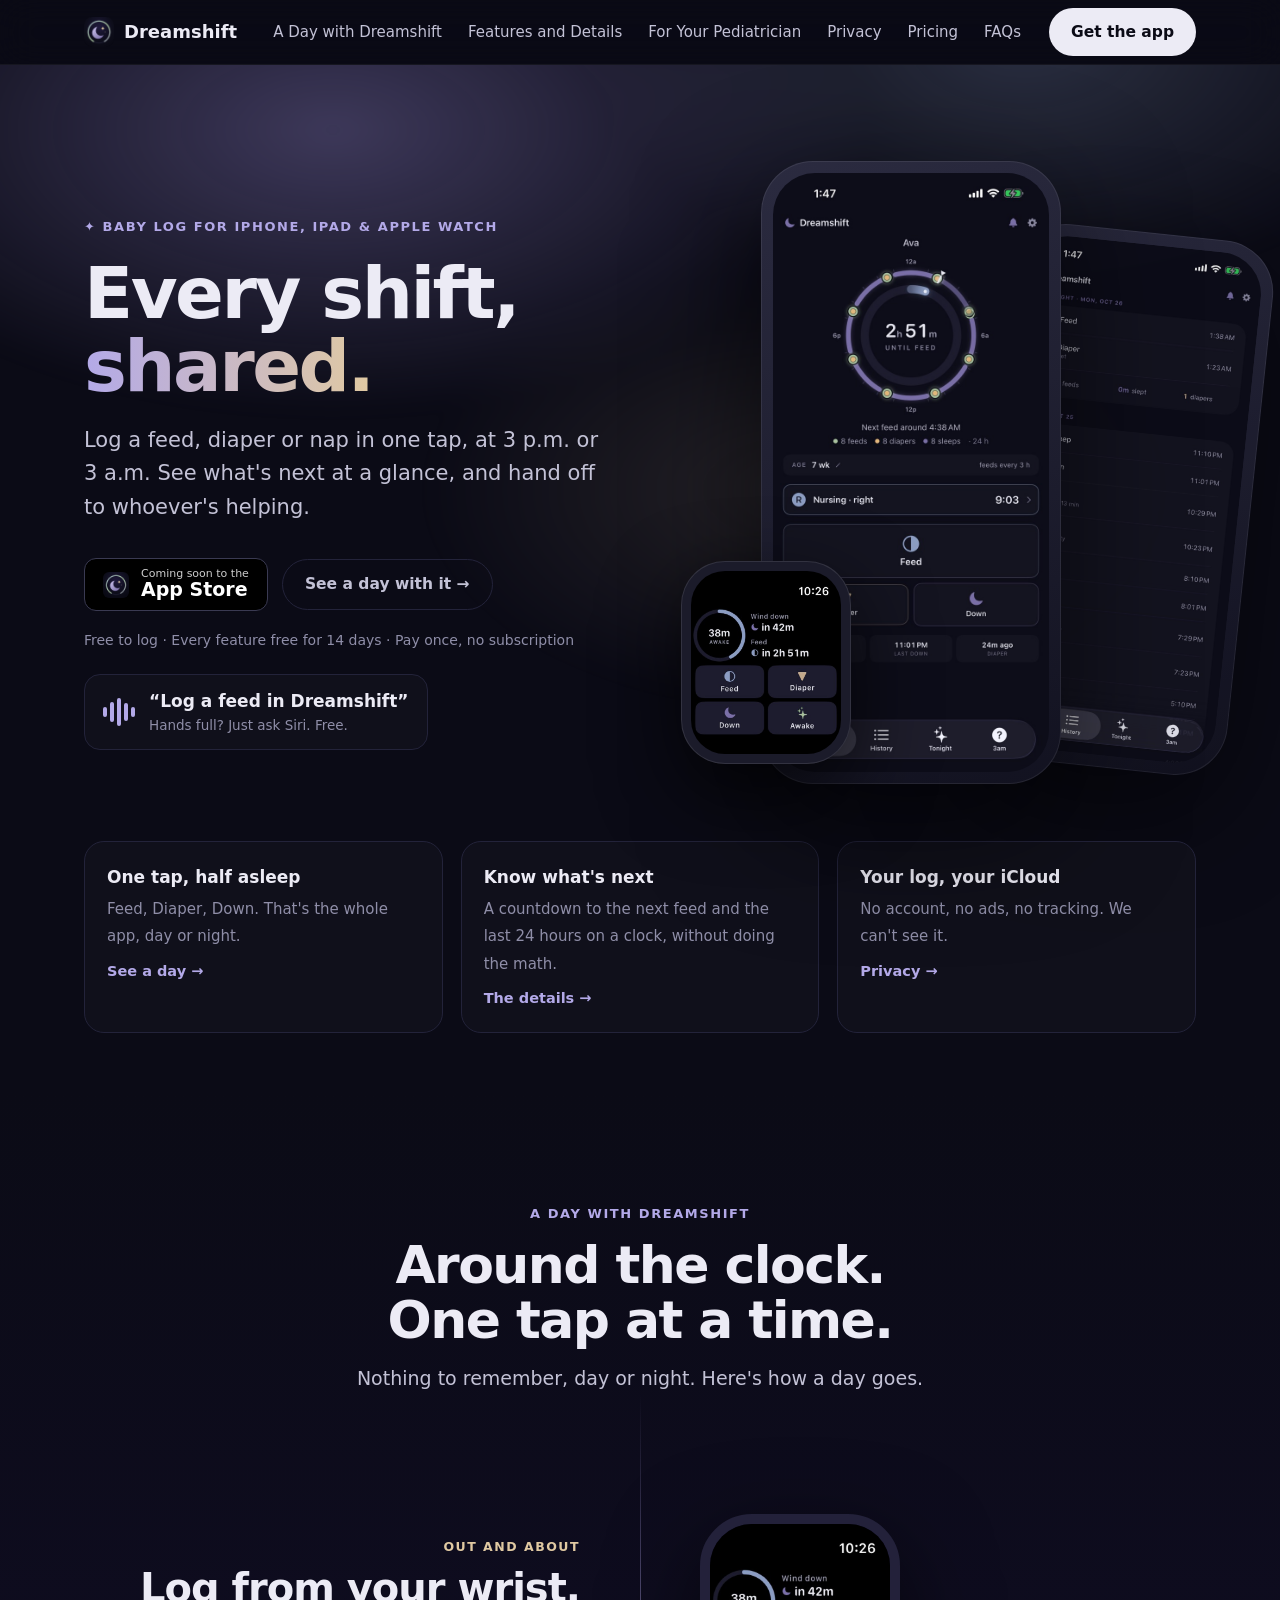
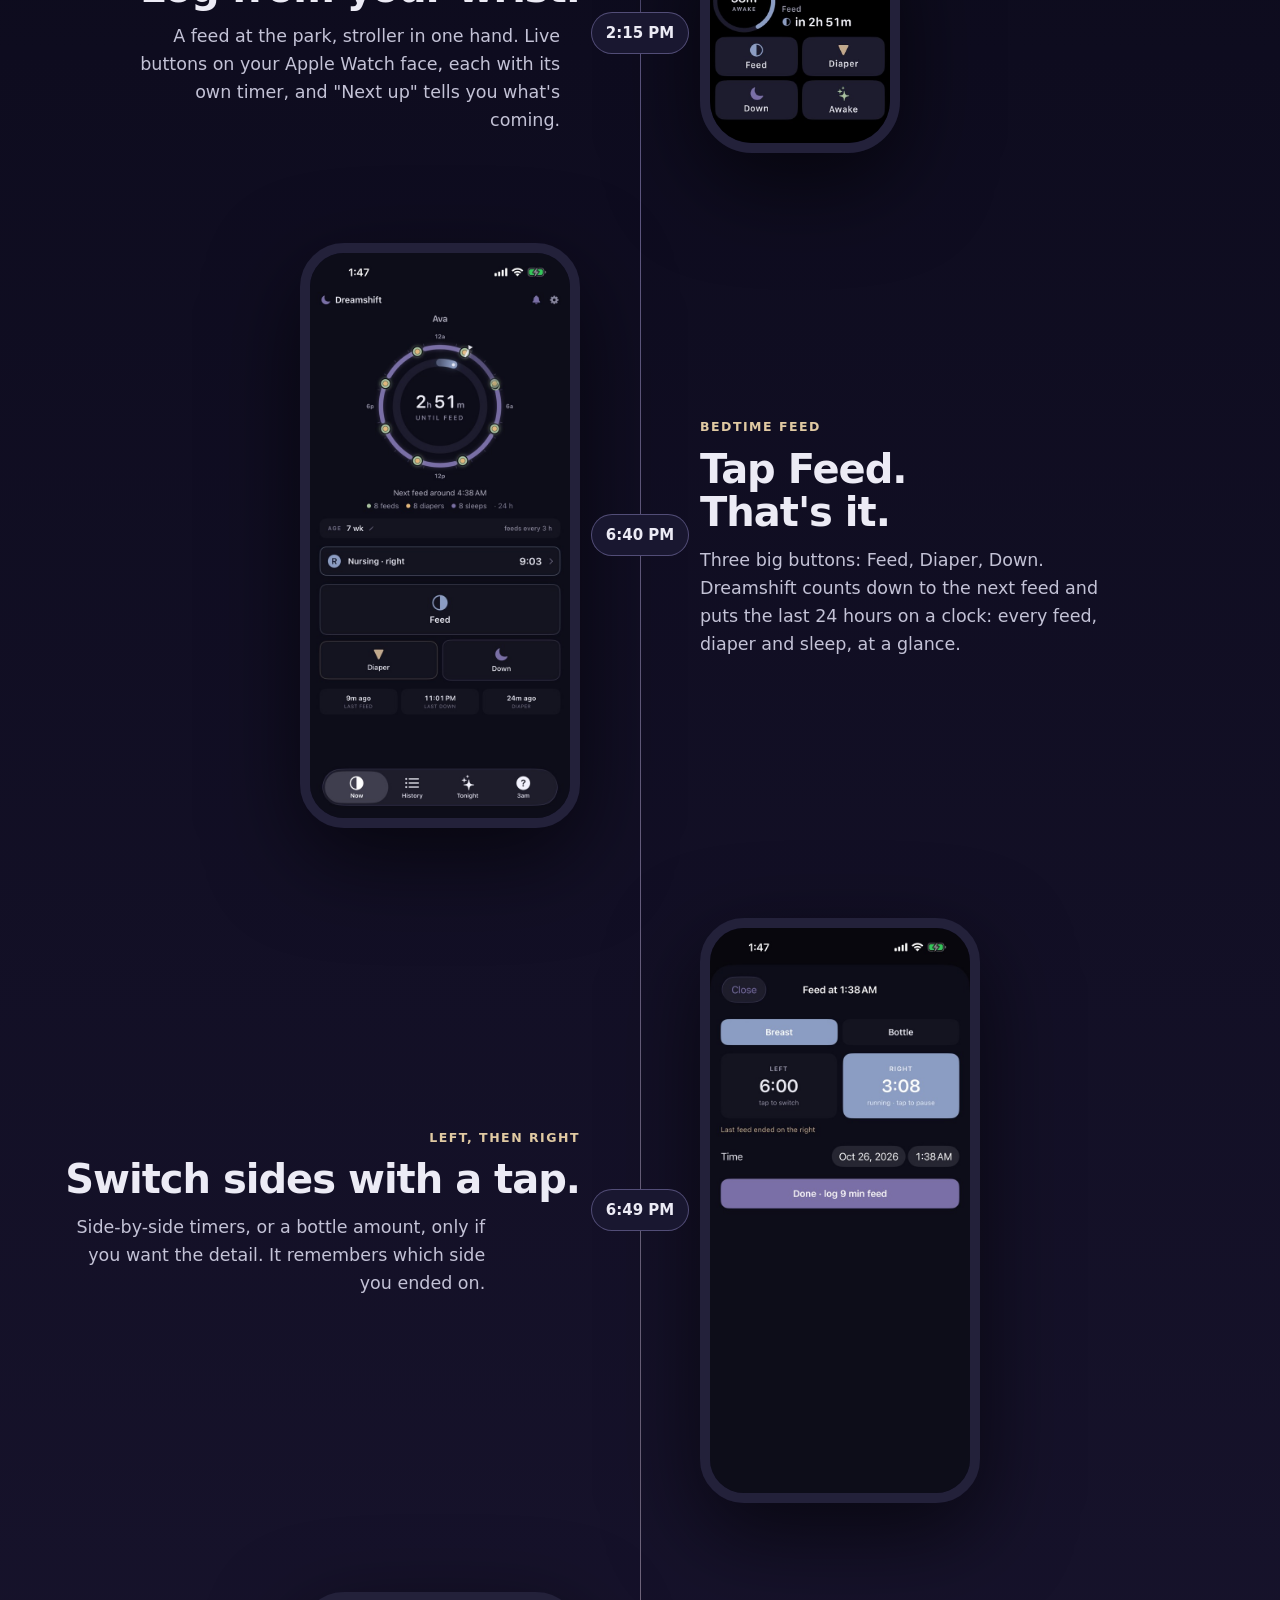
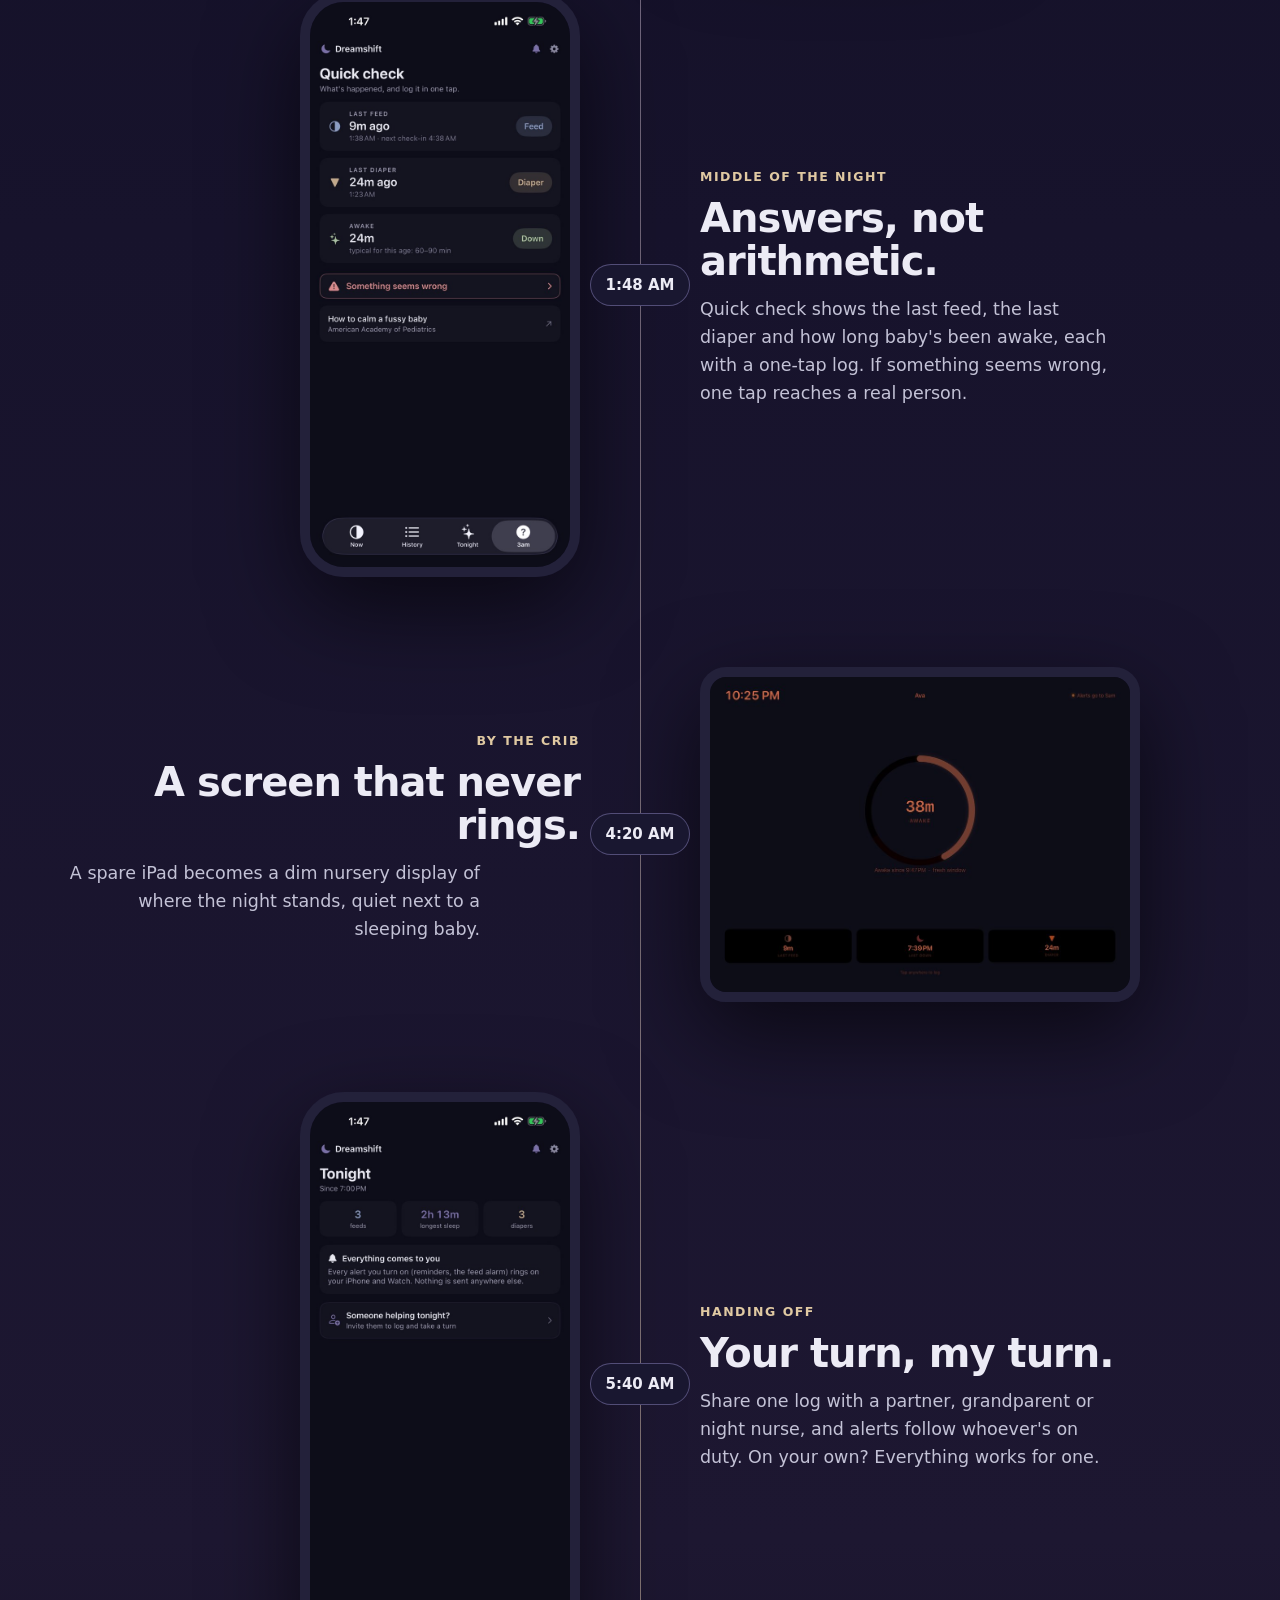
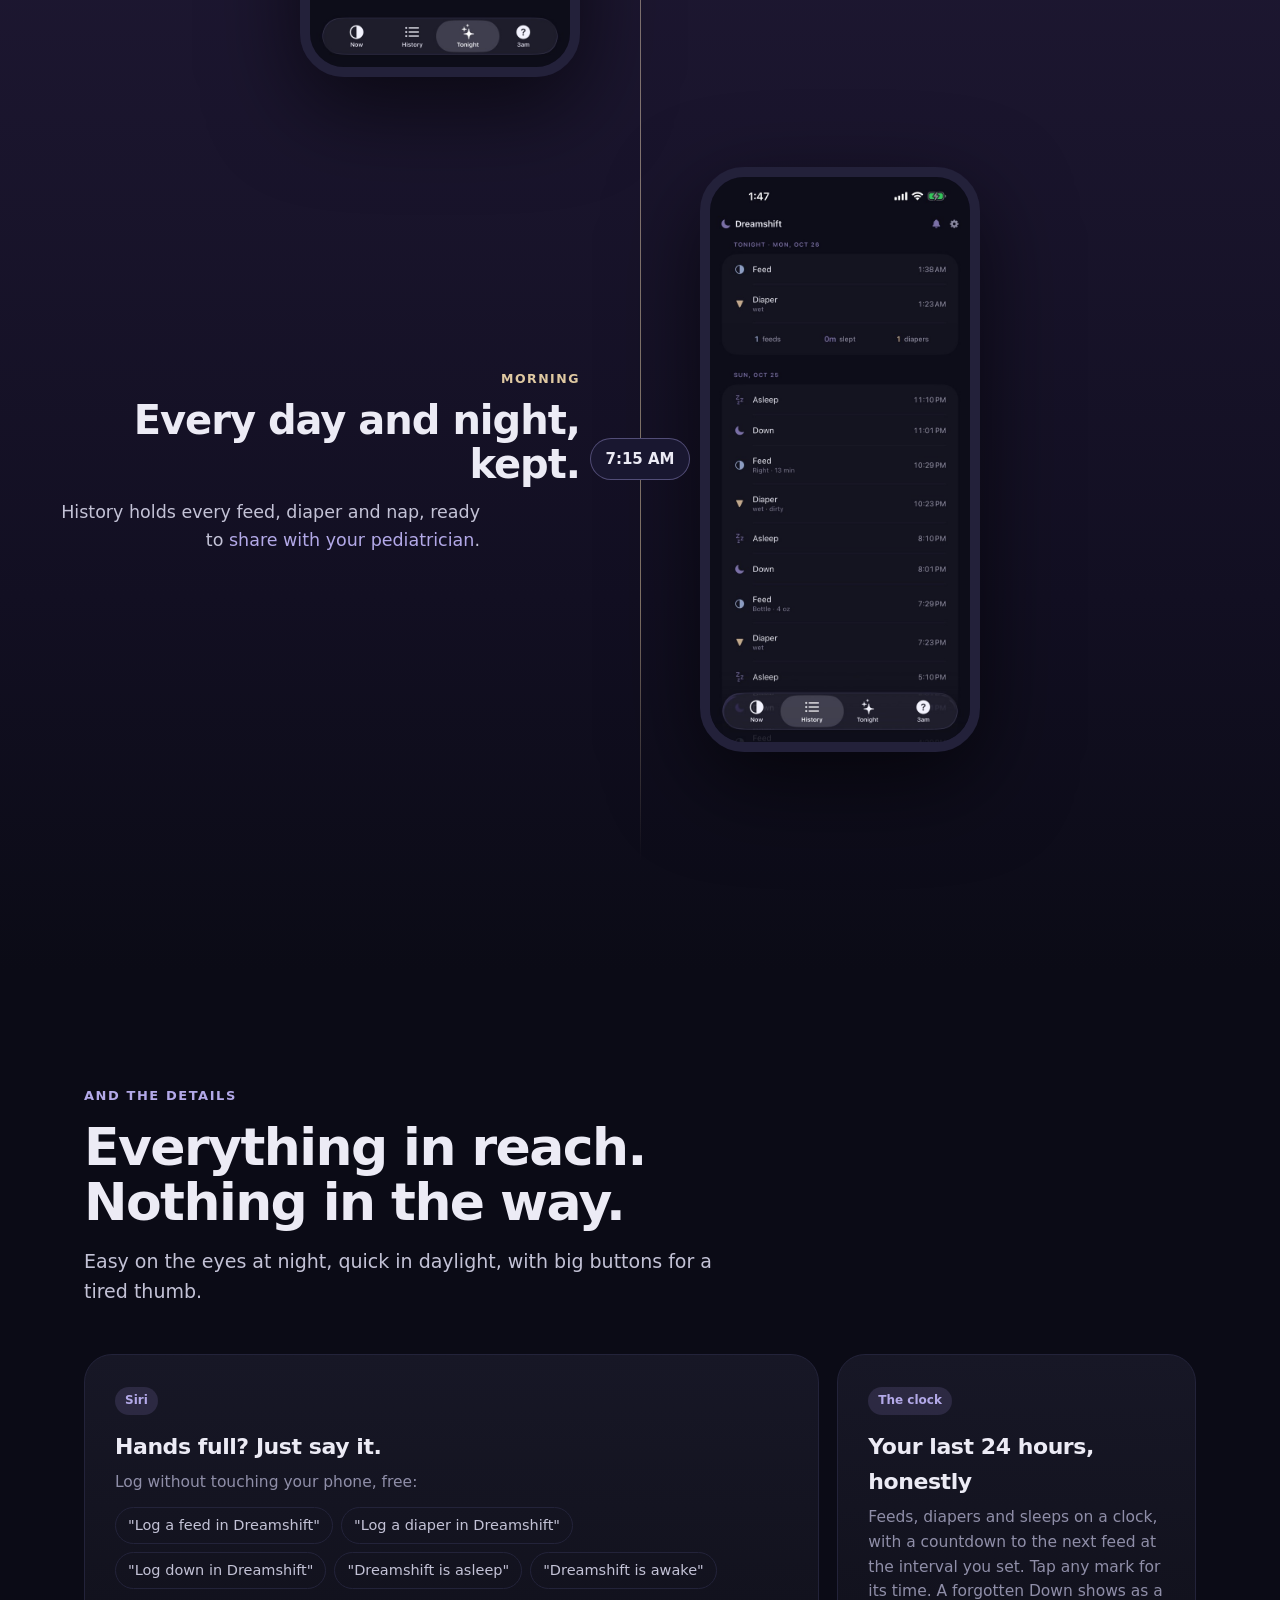
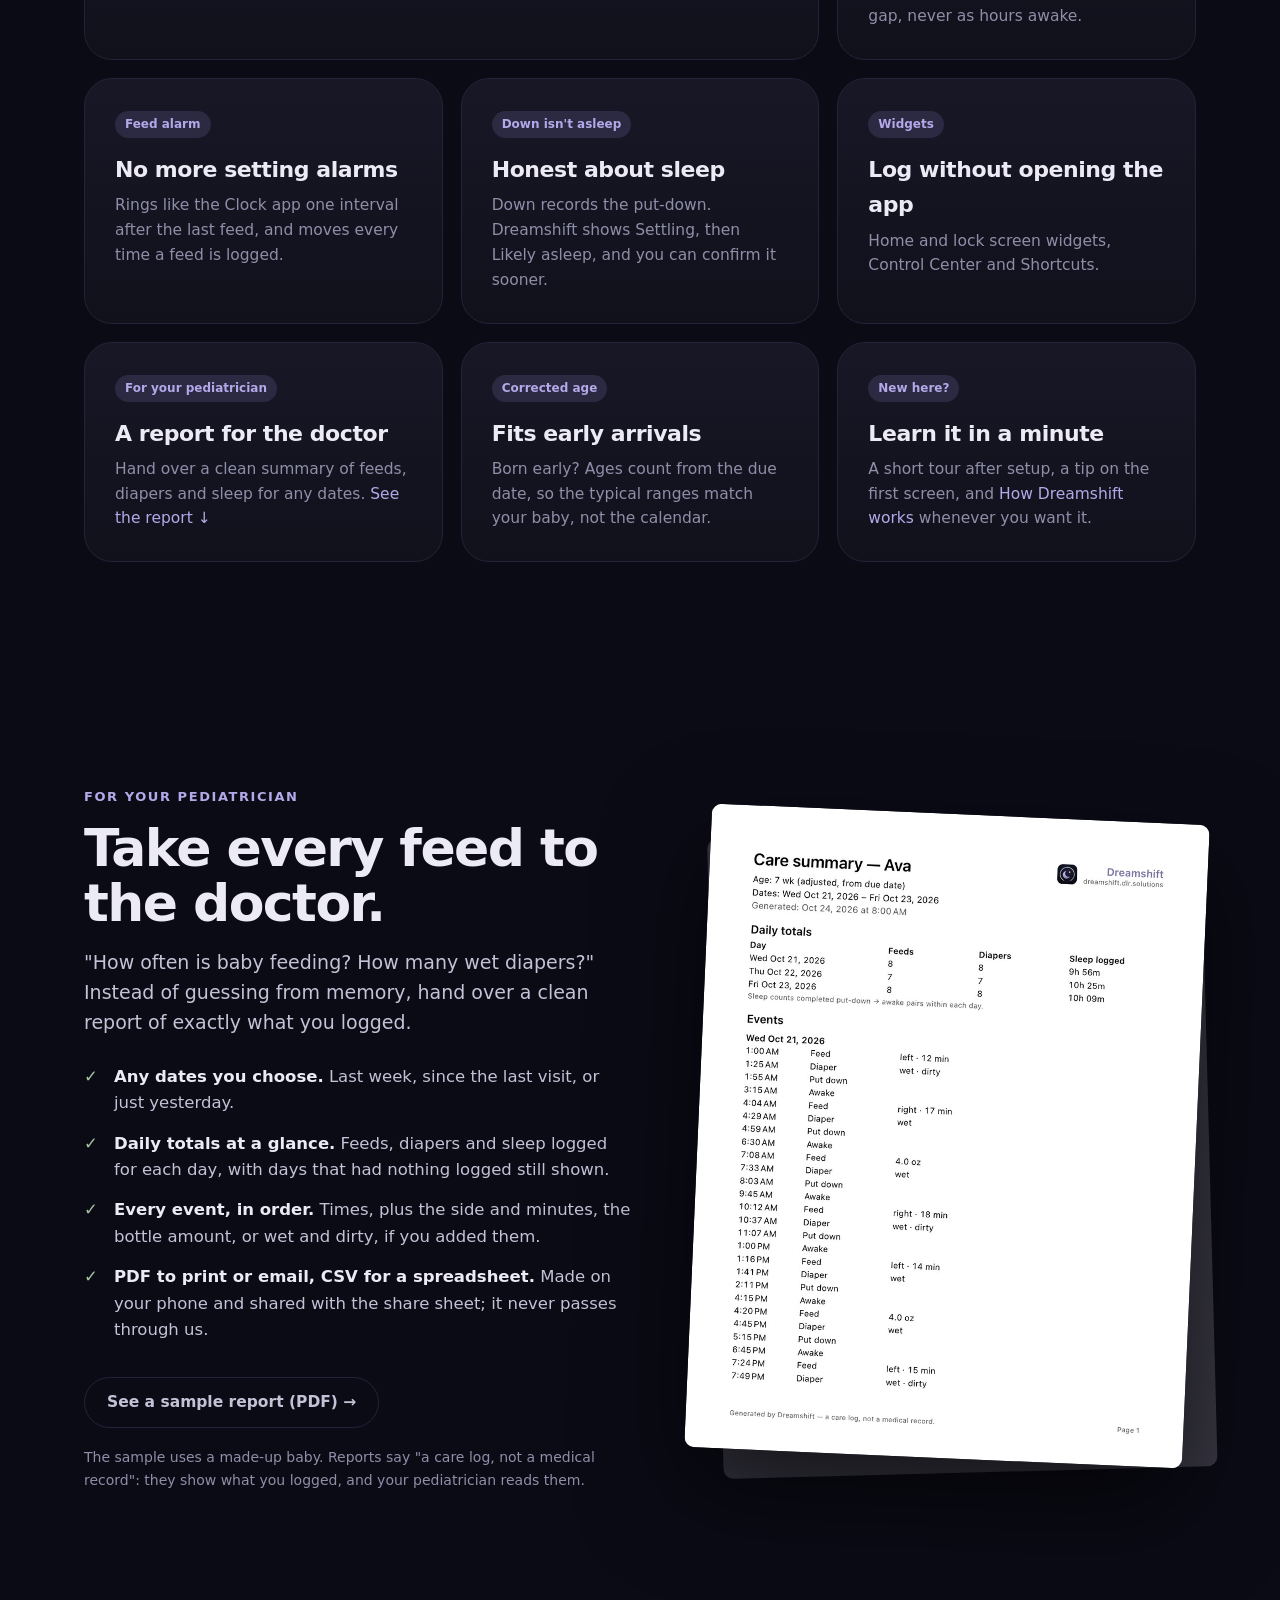
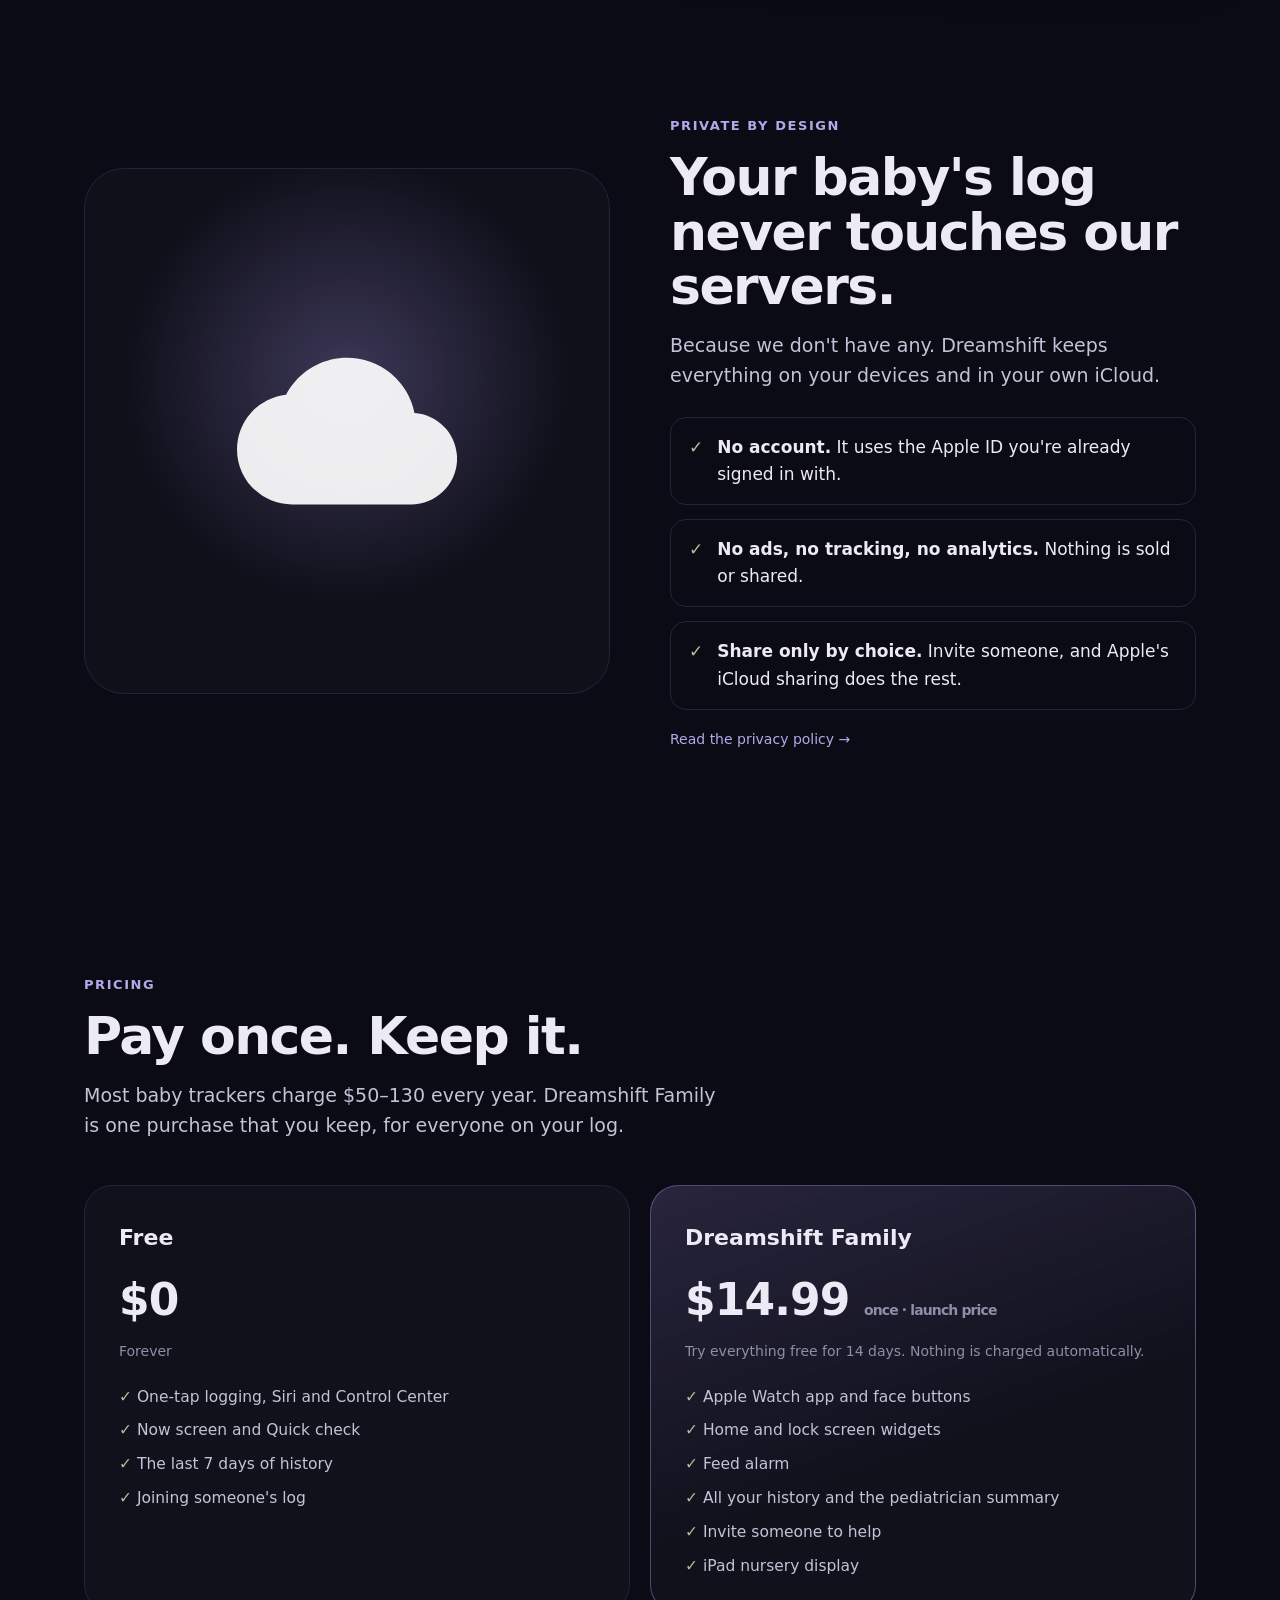
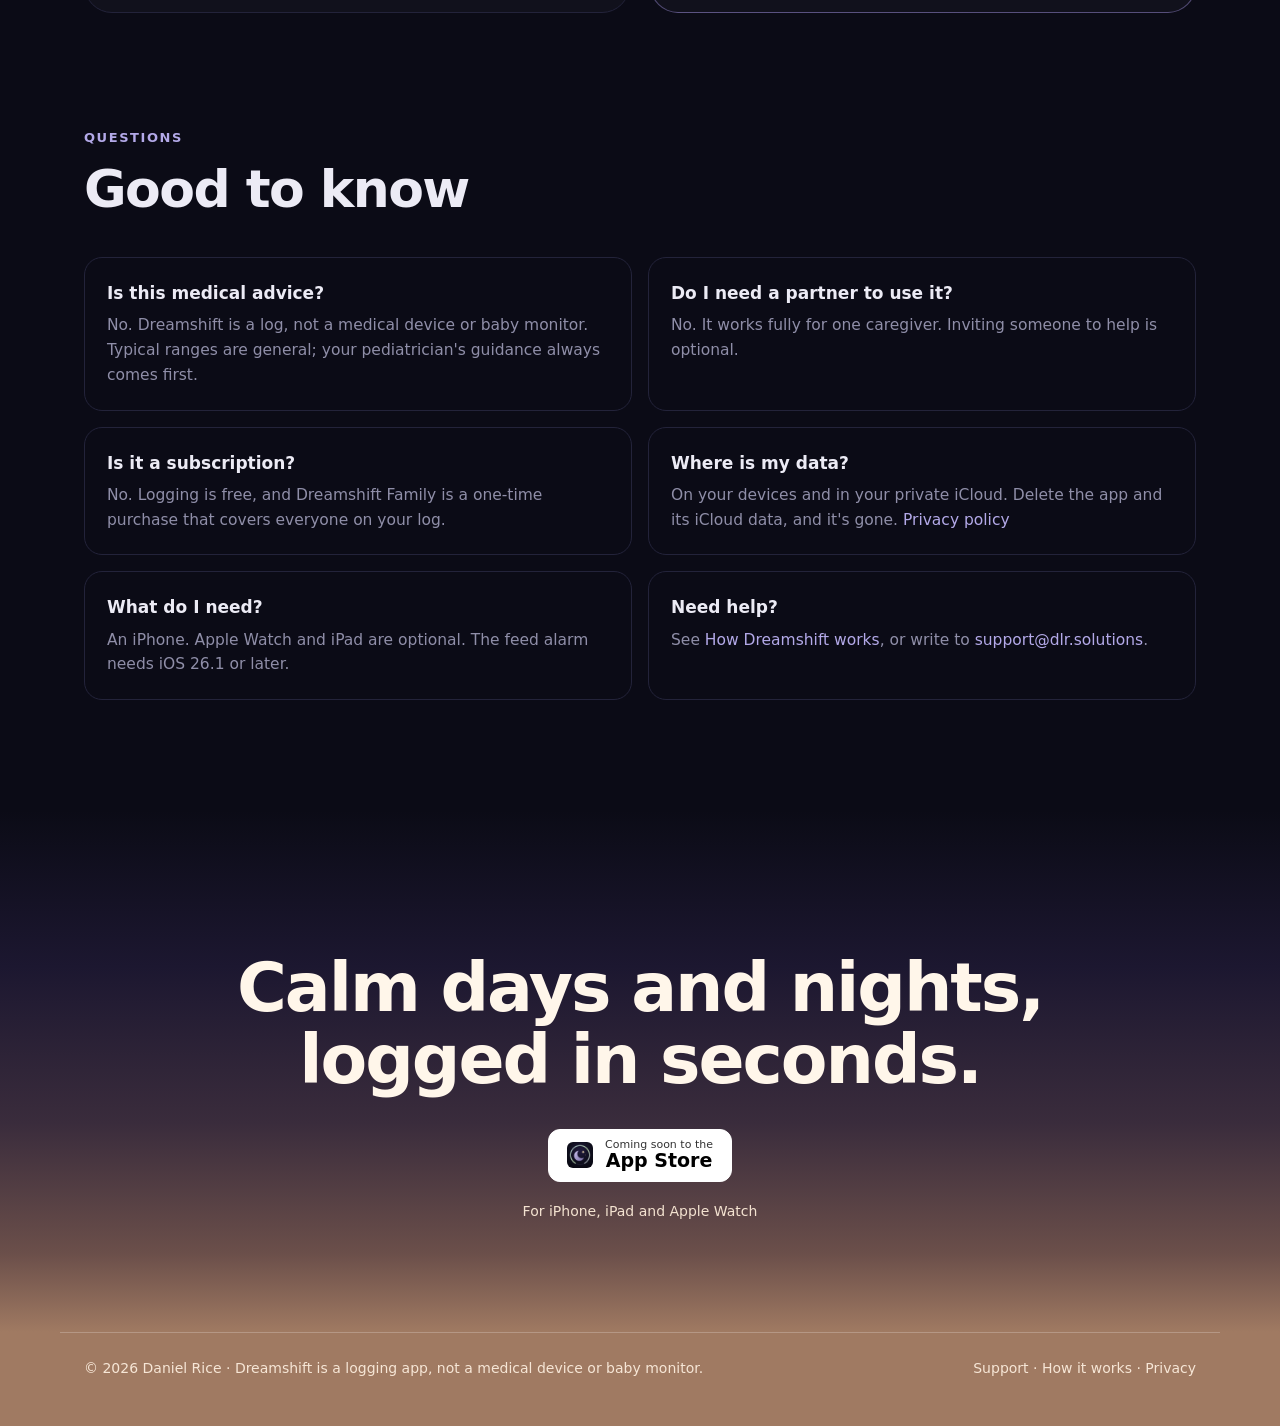
==== commit af3d1601: "Update index.html" ====
--- a/index.html
+++ b/index.html
@@ -53,13 +53,14 @@
     </div>
     <div class="devices" aria-hidden="true">
       <div class="phone back"><img src="assets/03-history.jpg" alt=""></div>
-      <div class="phone main"><video src="assets/preview.mp4#t=3" poster="assets/01-now.jpg" autoplay muted loop playsinline></video></div>
+      <!-- The preview video shows the old Now screen; back to the video once it's re-recorded (scripts/store-preview.sh). -->
+      <div class="phone main"><img src="assets/01-now.jpg" alt="Dreamshift's Now screen: the countdown to the next feed inside a 24-hour clock"></div>
       <div class="watch"><img src="assets/01-watch.jpg" alt=""></div>
     </div>
   </div>
   <div class="wrap trio">
-    <a href="#night"><b>One tap, half asleep</b><span>Feed, Diaper, Down, Awake. That's the whole app, day or night.</span><u>See a day →</u></a>
-    <a href="#details"><b>Know what's next</b><span>Awake time and the next feed, without doing the math.</span><u>The details →</u></a>
+    <a href="#night"><b>One tap, half asleep</b><span>Feed, Diaper, Down. That's the whole app, day or night.</span><u>See a day →</u></a>
+    <a href="#details"><b>Know what's next</b><span>A countdown to the next feed and the last 24 hours on a clock, without doing the math.</span><u>The details →</u></a>
     <a href="#privacy"><b>Your log, your iCloud</b><span>No account, no ads, no tracking. We can't see it.</span><u>Privacy →</u></a>
   </div>
 </header>
@@ -77,9 +78,9 @@
       <div class="vis on-watch"><img src="assets/01-watch.jpg" alt="Dreamshift on Apple Watch with wind-down and feed countdowns" loading="lazy"></div>
     </div>
     <div class="moment right">
-      <div class="copy"><span class="tag">Bedtime feed</span><h3>Tap Feed.<br>That's it.</h3><p>Four big buttons: Feed, Diaper, Down, Awake. Dreamshift counts from there and shows how long baby's been awake.</p></div>
+      <div class="copy"><span class="tag">Bedtime feed</span><h3>Tap Feed.<br>That's it.</h3><p>Three big buttons: Feed, Diaper, Down. Dreamshift counts down to the next feed and puts the last 24 hours on a clock: every feed, diaper and sleep, at a glance.</p></div>
       <div class="time"><span>6:40 PM</span></div>
-      <div class="vis"><img src="assets/01-now.jpg" alt="The Now screen: awake time, the four log buttons and the last feed" loading="lazy"></div>
+      <div class="vis"><img src="assets/01-now.jpg" alt="The Now screen: the countdown to the next feed inside a 24-hour clock of feeds, diapers and sleeps, with the Feed, Diaper and Down buttons" loading="lazy"></div>
     </div>
     <div class="moment left">
       <div class="copy"><span class="tag">Left, then right</span><h3>Switch sides with a tap.</h3><p>Side-by-side timers, or a bottle amount, only if you want the detail. It remembers which side you ended on.</p></div>
@@ -117,7 +118,7 @@
   <div class="bento">
     <div class="tile siri-tile" id="siri"><span class="pill">Siri</span><h3>Hands full? Just say it.</h3><p>Log without touching your phone, free:</p>
       <ul class="phrases"><li>"Log a feed in Dreamshift"</li><li>"Log a diaper in Dreamshift"</li><li>"Log down in Dreamshift"</li><li>"Dreamshift is asleep"</li><li>"Dreamshift is awake"</li></ul></div>
-    <div class="tile"><span class="pill">The ring</span><h3>Awake time at a glance</h3><p>Next to the range that's typical for this age, counted from the due date. The feed interval you set always wins.</p></div>
+    <div class="tile"><span class="pill">The clock</span><h3>Your last 24 hours, honestly</h3><p>Feeds, diapers and sleeps on a clock, with a countdown to the next feed at the interval you set. Tap any mark for its time. A forgotten Down shows as a gap, never as hours awake.</p></div>
     <div class="tile"><span class="pill">Feed alarm</span><h3>No more setting alarms</h3><p>Rings like the Clock app one interval after the last feed, and moves every time a feed is logged.</p></div>
     <div class="tile"><span class="pill">Down isn't asleep</span><h3>Honest about sleep</h3><p>Down records the put-down. Dreamshift shows Settling, then Likely asleep, and you can confirm it sooner.</p></div>
     <div class="tile"><span class="pill">Widgets</span><h3>Log without opening the app</h3><p>Home and lock screen widgets, Control Center and Shortcuts.</p></div>
